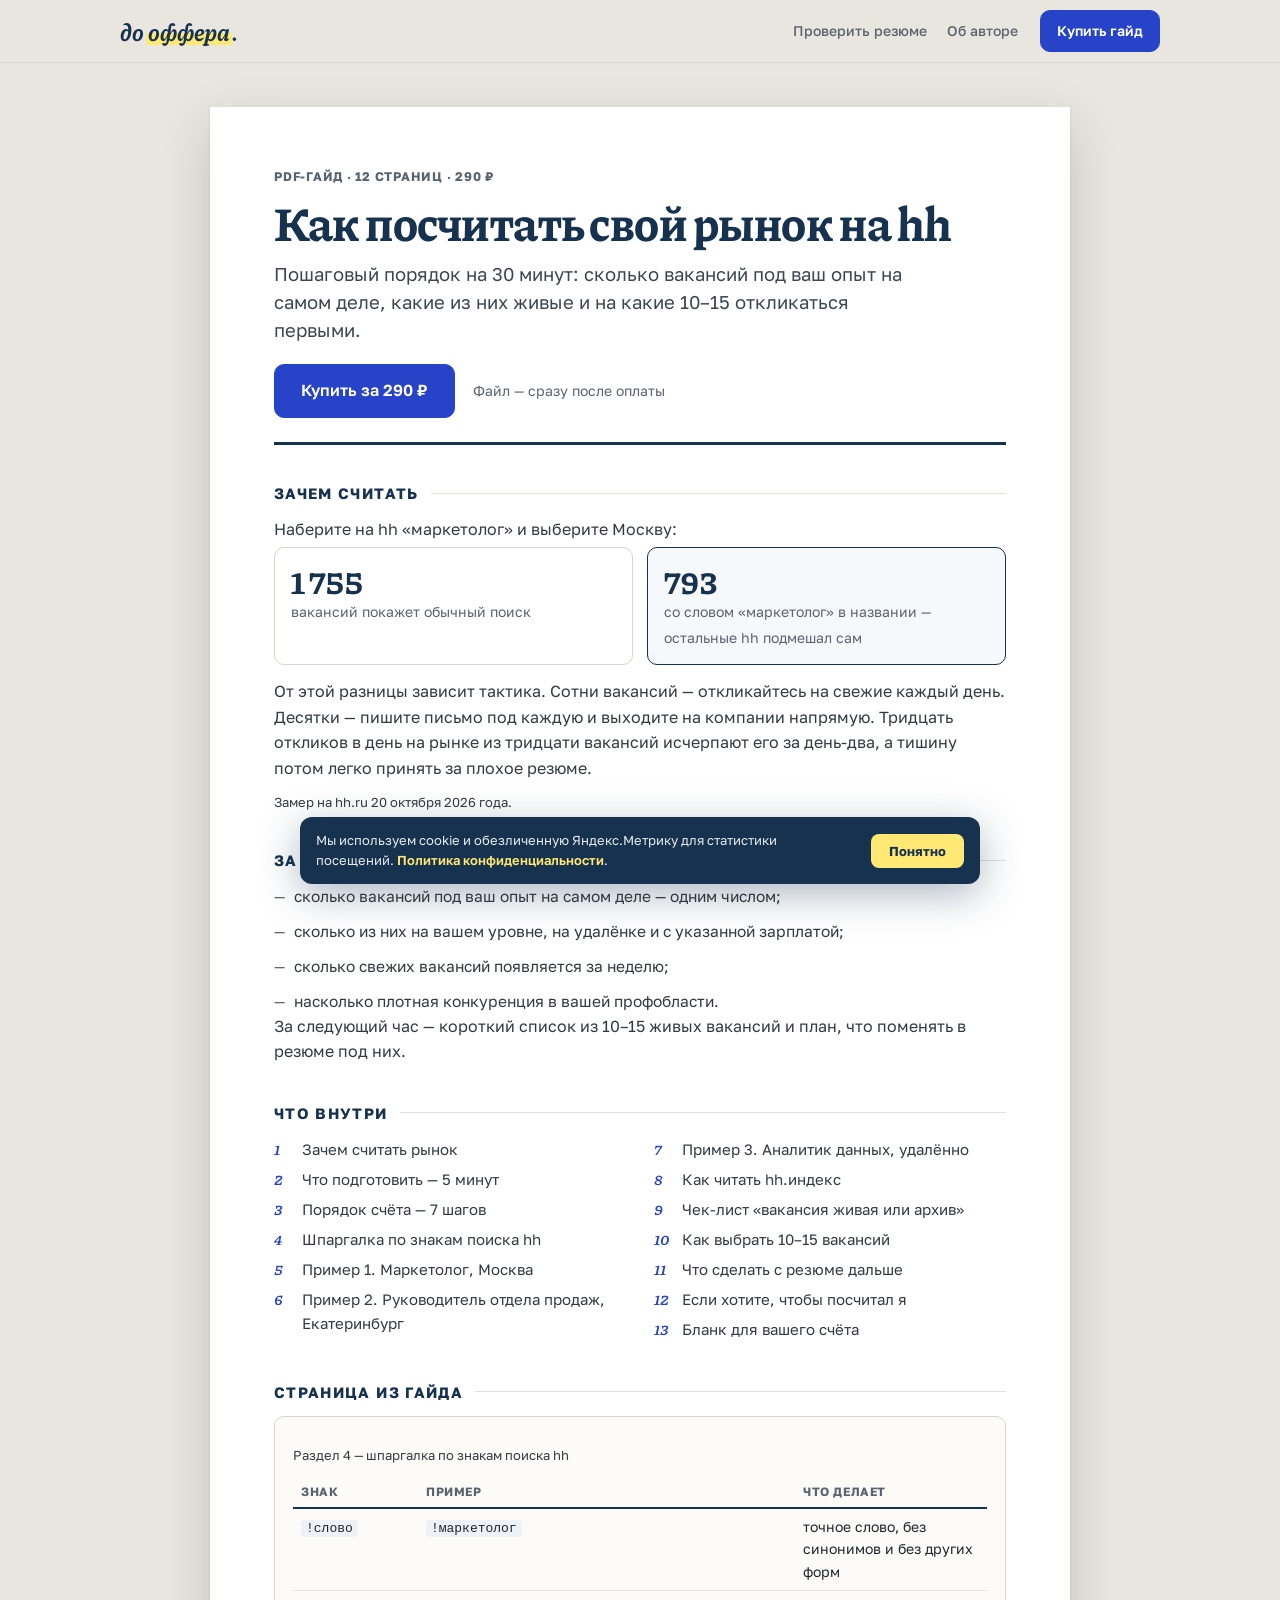
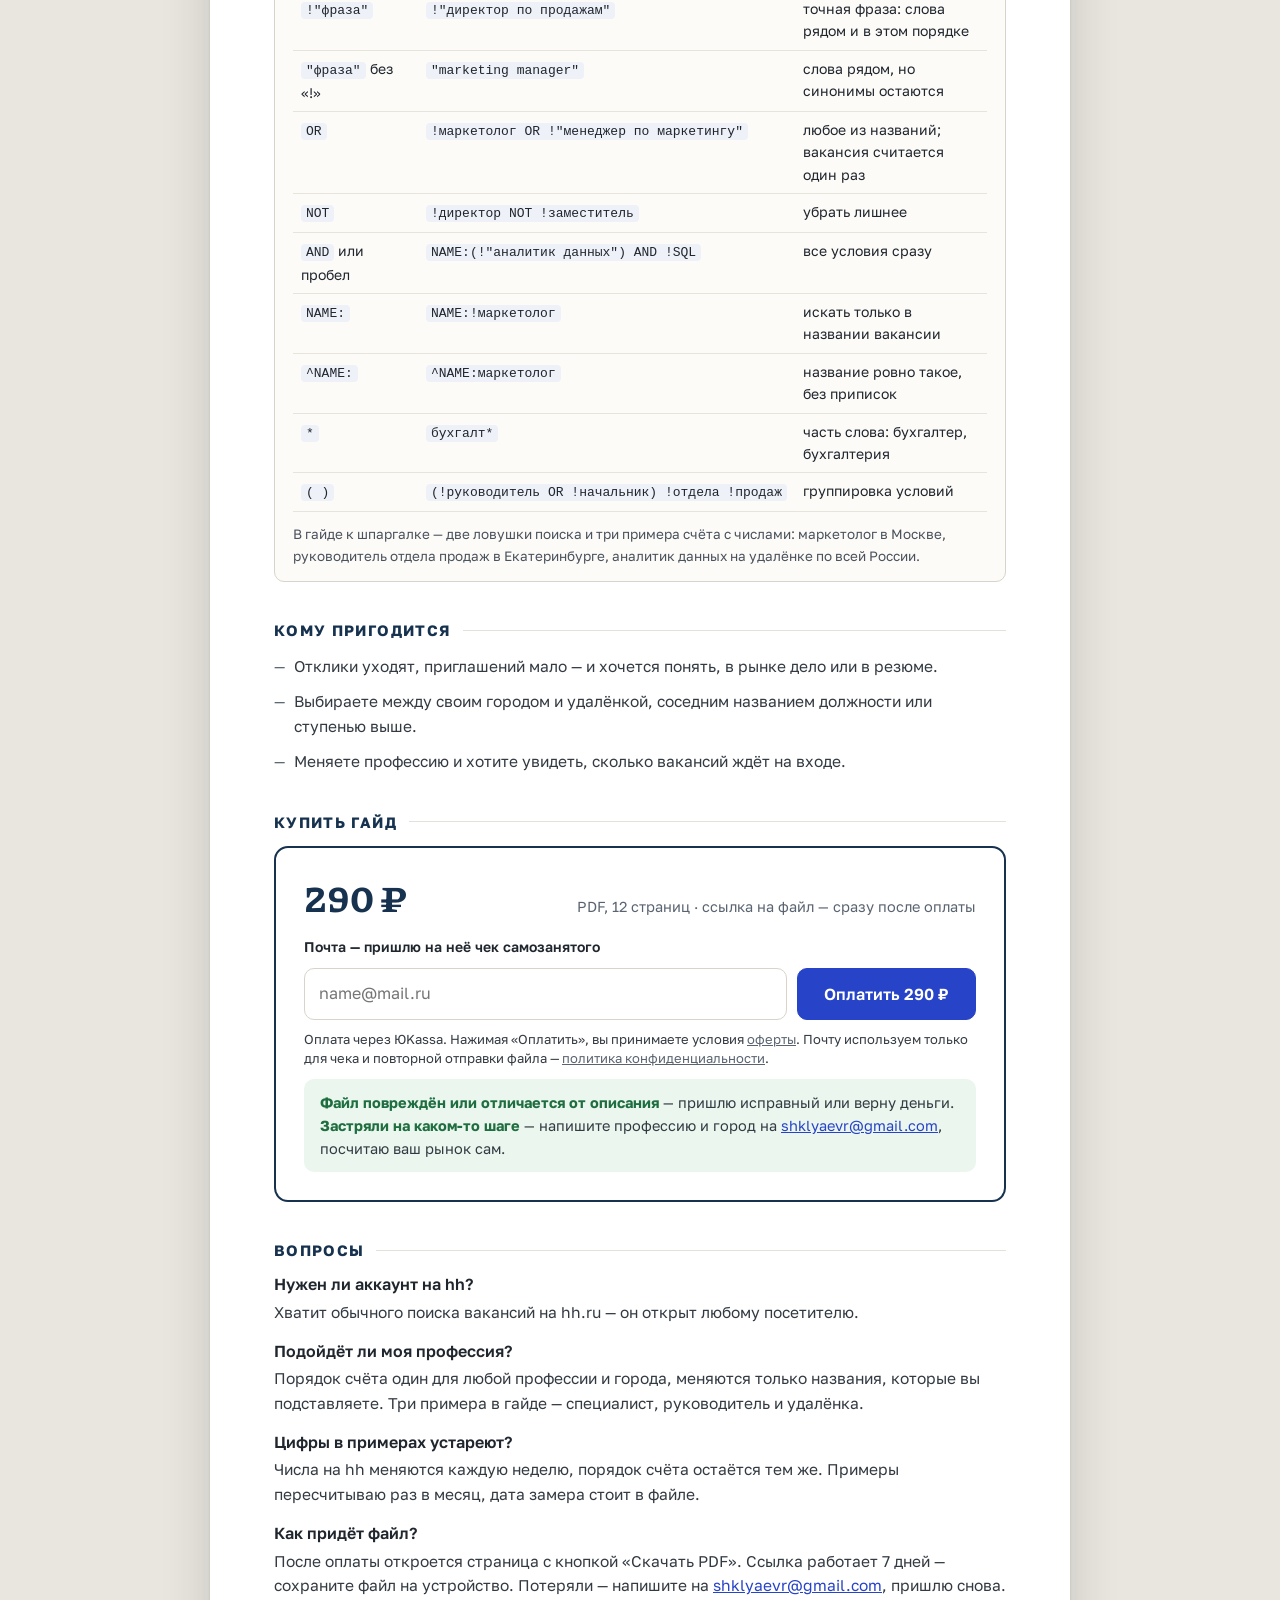
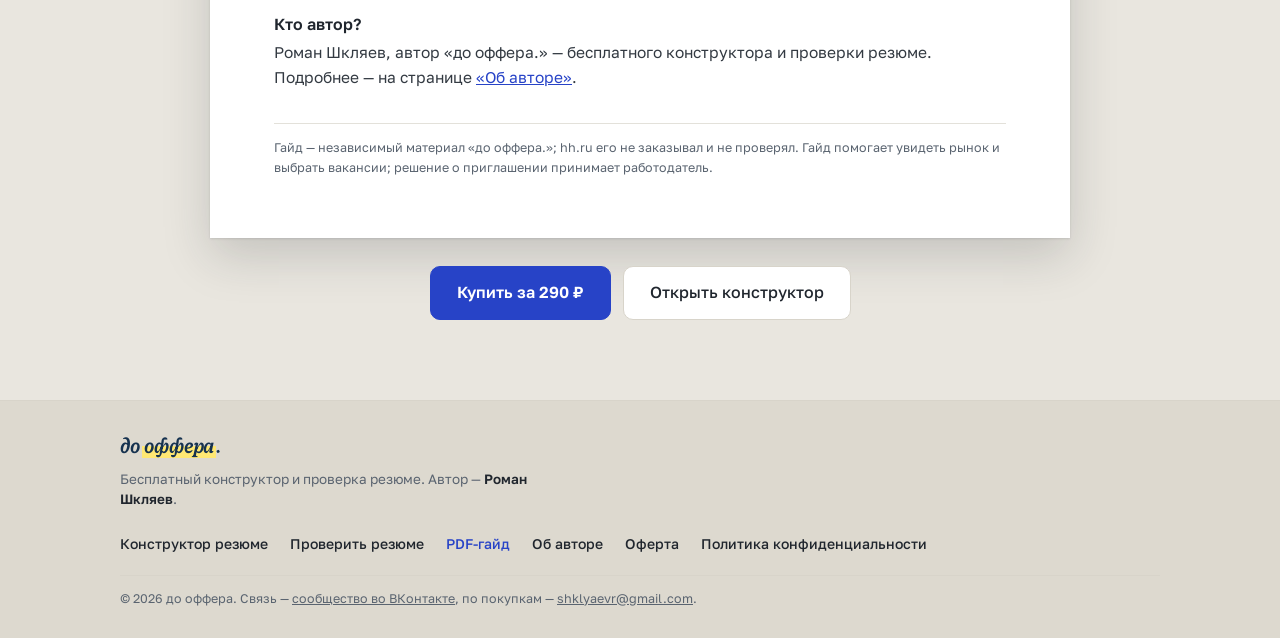
==== gayd/index.html @ 6c4ec887 "PDF-гайд 290 ₽: страницы /gayd/, /gayd/spasibo/, оферта, раздел о покупке в политике Страница гайда " ====
<!DOCTYPE html>
<html lang="ru">
<head>
<meta charset="UTF-8">
<meta name="viewport" content="width=device-width, initial-scale=1.0">
<title>Как посчитать свой рынок на hh — PDF-гайд за 290 ₽ | до оффера.</title>
<meta name="description" content="Пошаговый порядок на 30 минут: сколько вакансий под ваш опыт на самом деле, какие из них живые и на какие 10–15 откликаться первыми. PDF, 12 страниц, 290 ₽.">
<link rel="canonical" href="https://do-offera.ru/gayd/">
<link rel="icon" href="data:image/svg+xml,%3Csvg xmlns='http://www.w3.org/2000/svg' viewBox='0 0 64 64'%3E%3Crect width='64' height='64' rx='14' fill='%23FFE873'/%3E%3Ctext x='32' y='46' font-family='Georgia,serif' font-style='italic' font-weight='700' font-size='38' text-anchor='middle' fill='%2320262E'%3Eд.%3C/text%3E%3C/svg%3E">
<meta name="theme-color" content="#E9E6DF">
<meta property="og:title" content="Как посчитать свой рынок на hh — PDF-гайд">
<meta property="og:description" content="Сколько вакансий под ваш опыт на самом деле и на какие 10–15 откликаться первыми. 12 страниц, 290 ₽.">
<meta property="og:type" content="product">
<meta property="og:url" content="https://do-offera.ru/gayd/">
<meta property="og:image" content="https://do-offera.ru/og-image.png">
<meta property="og:image:width" content="1590">
<meta property="og:image:height" content="400">
<meta property="og:image:alt" content="до оффера. — конструктор резюме">
<meta name="twitter:card" content="summary_large_image">
<link rel="stylesheet" href="../fonts/fonts.css">
<style>
:root{
  --desk:#E9E6DF;
  --desk-deep:#DDD9CF;
  --paper:#FFFFFF;
  --ink:#20262E;
  --ink-soft:#5A6470;
  --navy:#16324F;
  --marker:#FFE873;
  --pen:#2743C7;
  --pen-deep:#1E33A0;
  --line:#D8D4CA;
  --ok-bg:#EAF6EE;
  --ok-ink:#1F6E3F;
  --radius:10px;
}
*{box-sizing:border-box;margin:0;padding:0}
html{scroll-behavior:smooth}
@media (prefers-reduced-motion:reduce){
  html{scroll-behavior:auto}
  *,*::before,*::after{animation:none!important;transition:none!important}
}
body{
  font-family:"Golos Text",system-ui,-apple-system,"Segoe UI",sans-serif;
  background:
    radial-gradient(1100px 480px at 80% -8%,rgba(255,255,255,.55),transparent 60%),
    var(--desk);
  color:var(--ink);font-size:16px;line-height:1.6;
  -webkit-font-smoothing:antialiased;
}
a{color:var(--pen)}
:focus-visible{outline:3px solid var(--pen);outline-offset:2px;border-radius:4px}

/* ---------- Шапка ---------- */
.topbar{
  position:sticky;top:0;z-index:50;
  background:rgba(233,230,223,.92);backdrop-filter:blur(8px);
  border-bottom:1px solid var(--line);
}
.topbar-in{max-width:1080px;margin:0 auto;padding:10px 20px;display:flex;align-items:center;gap:22px}
.wordmark{
  font-family:"Piazzolla",Georgia,serif;font-style:italic;font-weight:700;
  font-size:24px;color:var(--navy);letter-spacing:-.01em;white-space:nowrap;text-decoration:none;
  margin-right:auto;
}
.wordmark em{
  font-style:italic;
  background:linear-gradient(transparent 55%,var(--marker) 55%,var(--marker) 92%,transparent 92%);
  padding:0 2px;
}
.topnav{display:flex;gap:20px}
.topnav a{font-size:14px;font-weight:500;color:var(--ink-soft);text-decoration:none}
.topnav a:hover{color:var(--ink)}
.btn{
  display:inline-flex;align-items:center;justify-content:center;gap:8px;
  border:1px solid var(--line);background:var(--paper);color:var(--ink);
  border-radius:var(--radius);padding:9px 16px;font-size:14px;font-weight:500;font-family:inherit;
  text-decoration:none;white-space:nowrap;cursor:pointer;
  transition:border-color .15s,background .15s,transform .1s;
}
.btn:hover{border-color:var(--ink-soft)}
.btn:active{transform:translateY(1px)}
.btn-primary{background:var(--pen);border-color:var(--pen);color:#fff;font-weight:600}
.btn-primary:hover{background:var(--pen-deep);border-color:var(--pen-deep)}
.btn-lg{font-size:16px;padding:13px 26px}
@media (max-width:720px){
  .topnav{display:none}
  .wordmark{font-size:22px}
}

/* ---------- Лист ---------- */
.wrap{max-width:1080px;margin:0 auto;padding:0 20px}
.sheet{
  max-width:860px;margin:44px auto 0;background:var(--paper);
  box-shadow:0 1px 2px rgba(32,38,46,.12),0 18px 45px rgba(32,38,46,.18);
  padding:clamp(26px,6vw,60px) clamp(20px,6vw,64px) clamp(30px,6vw,60px);
}
.kicker{font-size:12.5px;font-weight:700;letter-spacing:.06em;text-transform:uppercase;color:var(--ink-soft)}
.hero{border-bottom:3px solid var(--navy);padding-bottom:24px;margin-top:10px}
.hero h1{
  font-family:"Piazzolla",Georgia,serif;font-weight:700;color:var(--navy);
  font-size:clamp(34px,6vw,48px);line-height:1.08;letter-spacing:-.01em;
}
.lead{font-size:18.5px;line-height:1.5;color:#3d4650;margin-top:12px;max-width:640px}
.hero-cta{display:flex;flex-wrap:wrap;align-items:center;gap:12px 18px;margin-top:20px}
.hero-cta .meta{font-size:14px;color:var(--ink-soft)}

.sec{margin-top:36px}
.sec > h2{
  font-size:15px;font-weight:700;color:var(--navy);
  text-transform:uppercase;letter-spacing:.09em;
  display:flex;align-items:center;gap:12px;margin-bottom:12px;
}
.sec > h2::after{content:"";flex:1;height:1px;background:#E3E1DA}
.sec p{color:#333a42;margin-top:10px}
.sec > p:first-of-type{margin-top:0}
.src{font-size:13px;color:var(--ink-soft)}

/* Пример с двумя числами */
.nums{display:grid;grid-template-columns:repeat(2,minmax(0,1fr));gap:14px;margin:4px 0 14px}
.num-card{border:1px solid var(--line);border-radius:var(--radius);padding:14px 16px}
.num-card b{display:block;font-family:"Piazzolla",Georgia,serif;font-size:34px;line-height:1.1;color:var(--navy)}
.num-card span{font-size:14px;color:var(--ink-soft)}
.num-card.hl{border-color:var(--navy);background:#F6F8FB}

.rules{list-style:none;display:grid;gap:10px}
.rules li{position:relative;padding-left:20px;color:#333a42;font-size:15.5px}
.rules li::before{content:"—";position:absolute;left:0;color:var(--ink-soft)}

.toc{list-style:none;columns:2;column-gap:28px;font-size:15px;color:#333a42}
.toc li{break-inside:avoid;margin-bottom:6px;padding-left:28px;text-indent:-28px}
.toc b{display:inline-block;width:28px;text-indent:0;color:var(--pen);font-family:"Piazzolla",Georgia,serif;font-style:italic}

/* Страница из гайда */
.page{border:1px solid var(--line);border-radius:var(--radius);padding:18px 18px 14px;background:#FCFBF8}
.page-cap{font-size:13px;color:var(--ink-soft);margin-bottom:10px}
.tbl{width:100%;border-collapse:collapse;font-size:14px}
.tbl th{text-align:left;font-size:12px;text-transform:uppercase;letter-spacing:.05em;color:var(--ink-soft);font-weight:700;padding:6px 8px;border-bottom:2px solid var(--navy)}
.tbl td{padding:7px 8px;border-bottom:1px solid #E7E4DC;vertical-align:top}
.tbl code{font-family:Consolas,"Courier New",monospace;font-size:13px;background:#EEF1F8;border-radius:4px;padding:1px 5px;white-space:nowrap}
.page .note{font-size:13.5px;color:#4a525c;margin-top:12px}
@media (max-width:560px){
  .tbl thead{display:none}
  .tbl tr{display:block;padding:8px 0;border-bottom:1px solid #E7E4DC}
  .tbl td{display:block;border:none;padding:2px 0}
  .tbl td:first-child{font-weight:600}
  .tbl code{white-space:normal}
}

/* Покупка */
.buy{border:2px solid var(--navy);border-radius:14px;padding:clamp(18px,4vw,28px);margin-top:12px}
.buy-top{display:flex;align-items:baseline;justify-content:space-between;flex-wrap:wrap;gap:6px 16px}
.price{font-family:"Piazzolla",Georgia,serif;font-weight:700;font-size:40px;color:var(--navy);line-height:1}
.buy-what{font-size:14.5px;color:var(--ink-soft)}
.buy form{display:flex;flex-wrap:wrap;gap:10px;margin-top:18px}
.buy label{flex-basis:100%;font-size:14px;font-weight:600}
.buy input{
  flex:1 1 260px;min-width:0;font:inherit;font-size:16px;padding:12px 14px;
  border:1px solid var(--line);border-radius:var(--radius);background:#fff;color:var(--ink);
}
.buy input:focus{border-color:var(--pen);outline:none;box-shadow:0 0 0 3px rgba(39,67,199,.15)}
.buy .btn-lg{flex:0 0 auto}
.fine{font-size:13px;color:var(--ink-soft);margin-top:12px;line-height:1.5}
.fine a{color:var(--ink-soft)}
.promise{background:var(--ok-bg);border-radius:var(--radius);padding:12px 16px;margin-top:16px;font-size:14.5px;color:#24452f}
.promise b{color:var(--ok-ink)}

.faq{display:grid;gap:16px}
.faq h3{font-size:16px;font-weight:600;line-height:1.35}
.faq p{font-size:15.5px;margin-top:4px}

.disclaimer{font-size:12.5px;color:var(--ink-soft);margin-top:34px;border-top:1px solid #E3E1DA;padding-top:14px}

.after{max-width:860px;margin:28px auto 80px;display:flex;justify-content:center;gap:12px;flex-wrap:wrap}

/* ---------- Подвал (общий для всех страниц) ---------- */
.sf{border-top:1px solid var(--line);background:var(--desk-deep)}
.sf-in{max-width:1080px;margin:0 auto;padding:28px 20px 30px;display:flex;flex-wrap:wrap;gap:18px 48px;align-items:flex-start;justify-content:space-between}
.sf-brand{max-width:440px}
.sf-mark{font-family:"Piazzolla",Georgia,serif;font-style:italic;font-weight:700;font-size:21px;color:var(--navy);text-decoration:none;letter-spacing:-.01em}
.sf-mark em{font-style:italic;background:linear-gradient(transparent 55%,var(--marker) 55%,var(--marker) 92%,transparent 92%);padding:0 2px}
.sf-brand p{font-size:13.5px;line-height:1.5;color:var(--ink-soft);margin-top:6px}
.sf-brand p a{color:var(--ink);font-weight:600;text-decoration:none}
.sf-nav ul{list-style:none;display:flex;flex-wrap:wrap;gap:8px 22px;padding-top:4px}
.sf-nav a{font-size:14px;font-weight:500;color:var(--ink);text-decoration:none}
.sf a:hover{text-decoration:underline}
.sf-nav a[aria-current="page"]{color:var(--pen)}
.sf-note{flex-basis:100%;font-size:12.5px;line-height:1.5;color:var(--ink-soft);border-top:1px solid var(--line);padding-top:14px}
.sf-note a{color:var(--ink-soft)}

/* ---------- Cookie-уведомление ---------- */
.cookie-bar{
  position:fixed;left:50%;bottom:16px;transform:translateX(-50%);
  z-index:70;width:min(680px,calc(100% - 24px));
  background:var(--navy);color:#fff;border-radius:12px;
  box-shadow:0 10px 40px rgba(22,50,79,.35);
  padding:14px 16px;display:flex;gap:14px;align-items:center;flex-wrap:wrap;
}
.cookie-bar p{font-size:13px;line-height:1.5;color:rgba(255,255,255,.9);flex:1;min-width:220px}
.cookie-bar a{color:var(--marker);font-weight:600;text-decoration:none}
.cookie-bar a:hover{text-decoration:underline}
.cookie-bar button{
  border:none;background:var(--marker);color:var(--navy);font-weight:700;font-family:inherit;cursor:pointer;
  font-size:13px;padding:9px 18px;border-radius:8px;white-space:nowrap;
}
.cookie-bar[hidden]{display:none}
@media (max-width:420px){
  .cookie-bar{padding:10px 12px;gap:10px;flex-wrap:nowrap}
  .cookie-bar p{font-size:12px;min-width:0}
  .cookie-bar button{padding:8px 12px}
}

@media (max-width:560px){
  .wrap{padding:0 12px}
  .sheet{margin-top:20px}
  .nums{grid-template-columns:1fr}
  .toc{columns:1}
  .buy .btn-lg{flex:1 1 100%}
}
</style>
<!-- Yandex.Metrika counter -->
<script type="text/javascript">
   (function(m,e,t,r,i,k,a){
       m[i]=m[i]||function(){(m[i].a=m[i].a||[]).push(arguments)};
       m[i].l=1*new Date();
       for (var j = 0; j < document.scripts.length; j++) {if (document.scripts[j].src === r) { return; }}
       k=e.createElement(t),a=e.getElementsByTagName(t)[0],k.async=1,k.src=r,a.parentNode.insertBefore(k,a)
   })(window, document, "script", "https://mc.yandex.ru/metrika/tag.js?id=110415141", "ym");

   /* webvisor ОТКЛЮЧЁН намеренно — как на остальных страницах: здесь он записал бы почту в форме покупки. */
   ym(110415141, "init", {
        ssr:true,
        webvisor:false,
        clickmap:true,
        accurateTrackBounce:true,
        trackLinks:true
   });
</script>
<noscript><div><img src="https://mc.yandex.ru/watch/110415141" style="position:absolute; left:-9999px;" alt="" /></div></noscript>
<!-- /Yandex.Metrika counter -->
<script type="application/ld+json">
{
  "@context": "https://schema.org",
  "@type": "Product",
  "name": "Как посчитать свой рынок на hh — PDF-гайд",
  "description": "Пошаговый порядок на 30 минут: сколько вакансий под ваш опыт на самом деле, какие из них живые и на какие 10–15 откликаться первыми.",
  "url": "https://do-offera.ru/gayd/",
  "brand": {"@type": "Brand", "name": "до оффера."},
  "author": {"@id": "https://do-offera.ru/ob-avtore/#person"},
  "offers": {
    "@type": "Offer",
    "price": "290",
    "priceCurrency": "RUB",
    "availability": "https://schema.org/InStock",
    "url": "https://do-offera.ru/gayd/"
  }
}
</script>
</head>
<body>

<header class="topbar">
  <div class="topbar-in">
    <a class="wordmark" href="../">до <em>оффера</em>.</a>
    <nav class="topnav" aria-label="Разделы">
      <a href="../proverit-rezyume/">Проверить резюме</a>
      <a href="../ob-avtore/">Об авторе</a>
    </nav>
    <a class="btn btn-primary" href="#kupit">Купить гайд</a>
  </div>
</header>

<main class="wrap">
  <article class="sheet">
    <p class="kicker">PDF-гайд · 12 страниц · 290 ₽</p>
    <header class="hero">
      <h1>Как посчитать свой рынок на hh</h1>
      <p class="lead">Пошаговый порядок на 30 минут: сколько вакансий под ваш опыт на самом деле, какие из них живые и на какие 10–15 откликаться первыми.</p>
      <div class="hero-cta">
        <a class="btn btn-primary btn-lg" href="#kupit">Купить за 290 ₽</a>
        <span class="meta">Файл — сразу после оплаты</span>
      </div>
    </header>

    <section class="sec">
      <h2>Зачем считать</h2>
      <p>Наберите на hh «маркетолог» и выберите Москву:</p>
      <div class="nums">
        <div class="num-card"><b>1 755</b><span>вакансий покажет обычный поиск</span></div>
        <div class="num-card hl"><b>793</b><span>со словом «маркетолог» в названии — остальные hh подмешал сам</span></div>
      </div>
      <p>От этой разницы зависит тактика. Сотни вакансий — откликайтесь на свежие каждый день. Десятки — пишите письмо под каждую и выходите на компании напрямую. Тридцать откликов в день на рынке из тридцати вакансий исчерпают его за день-два, а тишину потом легко принять за плохое резюме.</p>
      <p class="src">Замер на hh.ru 20 октября 2026 года.</p>
    </section>

    <section class="sec">
      <h2>За 30 минут у вас будет</h2>
      <ul class="rules">
        <li>сколько вакансий под ваш опыт на самом деле — одним числом;</li>
        <li>сколько из них на вашем уровне, на удалёнке и с указанной зарплатой;</li>
        <li>сколько свежих вакансий появляется за неделю;</li>
        <li>насколько плотная конкуренция в вашей профобласти.</li>
      </ul>
      <p>За следующий час — короткий список из 10–15 живых вакансий и план, что поменять в резюме под них.</p>
    </section>

    <section class="sec">
      <h2>Что внутри</h2>
      <ol class="toc">
        <li><b>1</b>Зачем считать рынок</li>
        <li><b>2</b>Что подготовить — 5 минут</li>
        <li><b>3</b>Порядок счёта — 7 шагов</li>
        <li><b>4</b>Шпаргалка по знакам поиска hh</li>
        <li><b>5</b>Пример 1. Маркетолог, Москва</li>
        <li><b>6</b>Пример 2. Руководитель отдела продаж, Екатеринбург</li>
        <li><b>7</b>Пример 3. Аналитик данных, удалённо</li>
        <li><b>8</b>Как читать hh.индекс</li>
        <li><b>9</b>Чек-лист «вакансия живая или архив»</li>
        <li><b>10</b>Как выбрать 10–15 вакансий</li>
        <li><b>11</b>Что сделать с резюме дальше</li>
        <li><b>12</b>Если хотите, чтобы посчитал я</li>
        <li><b>13</b>Бланк для вашего счёта</li>
      </ol>
    </section>

    <section class="sec">
      <h2>Страница из гайда</h2>
      <div class="page">
        <p class="page-cap">Раздел 4 — шпаргалка по знакам поиска hh</p>
        <table class="tbl">
          <thead><tr><th style="width:18%">Знак</th><th style="width:42%">Пример</th><th>Что делает</th></tr></thead>
          <tbody>
            <tr><td><code>!слово</code></td><td><code>!маркетолог</code></td><td>точное слово, без синонимов и без других форм</td></tr>
            <tr><td><code>!"фраза"</code></td><td><code>!"директор по продажам"</code></td><td>точная фраза: слова рядом и в этом порядке</td></tr>
            <tr><td><code>"фраза"</code> без «!»</td><td><code>"marketing manager"</code></td><td>слова рядом, но синонимы остаются</td></tr>
            <tr><td><code>OR</code></td><td><code>!маркетолог OR !"менеджер по маркетингу"</code></td><td>любое из названий; вакансия считается один раз</td></tr>
            <tr><td><code>NOT</code></td><td><code>!директор NOT !заместитель</code></td><td>убрать лишнее</td></tr>
            <tr><td><code>AND</code> или пробел</td><td><code>NAME:(!"аналитик данных") AND !SQL</code></td><td>все условия сразу</td></tr>
            <tr><td><code>NAME:</code></td><td><code>NAME:!маркетолог</code></td><td>искать только в названии вакансии</td></tr>
            <tr><td><code>^NAME:</code></td><td><code>^NAME:маркетолог</code></td><td>название ровно такое, без приписок</td></tr>
            <tr><td><code>*</code></td><td><code>бухгалт*</code></td><td>часть слова: бухгалтер, бухгалтерия</td></tr>
            <tr><td><code>( )</code></td><td><code>(!руководитель OR !начальник) !отдела !продаж</code></td><td>группировка условий</td></tr>
          </tbody>
        </table>
        <p class="note">В гайде к шпаргалке — две ловушки поиска и три примера счёта с числами: маркетолог в Москве, руководитель отдела продаж в Екатеринбурге, аналитик данных на удалёнке по всей России.</p>
      </div>
    </section>

    <section class="sec">
      <h2>Кому пригодится</h2>
      <ul class="rules">
        <li>Отклики уходят, приглашений мало — и хочется понять, в рынке дело или в резюме.</li>
        <li>Выбираете между своим городом и удалёнкой, соседним названием должности или ступенью выше.</li>
        <li>Меняете профессию и хотите увидеть, сколько вакансий ждёт на входе.</li>
      </ul>
    </section>

    <section class="sec" id="kupit">
      <h2>Купить гайд</h2>
      <div class="buy">
        <div class="buy-top">
          <span class="price">290 ₽</span>
          <span class="buy-what">PDF, 12 страниц · ссылка на файл — сразу после оплаты</span>
        </div>
        <form method="post" action="https://functions.yandexcloud.net/d4ef0r0bam5vrkfl5oqp?a=buy" id="buyForm">
          <label for="email">Почта — пришлю на неё чек самозанятого</label>
          <input type="email" id="email" name="email" required maxlength="254" autocomplete="email" inputmode="email" placeholder="name@mail.ru">
          <button class="btn btn-primary btn-lg" type="submit" id="buyBtn">Оплатить 290 ₽</button>
        </form>
        <p class="fine">Оплата через ЮKassa. Нажимая «Оплатить», вы принимаете условия <a href="../oferta/">оферты</a>. Почту используем только для чека и повторной отправки файла — <a href="../privacy.html">политика конфиденциальности</a>.</p>
        <p class="promise"><b>Файл повреждён или отличается от описания</b> — пришлю исправный или верну деньги. <b>Застряли на каком-то шаге</b> — напишите профессию и город на <a href="mailto:shklyaevr@gmail.com">shklyaevr@gmail.com</a>, посчитаю ваш рынок сам.</p>
      </div>
    </section>

    <section class="sec">
      <h2>Вопросы</h2>
      <div class="faq">
        <div>
          <h3>Нужен ли аккаунт на hh?</h3>
          <p>Хватит обычного поиска вакансий на hh.ru — он открыт любому посетителю.</p>
        </div>
        <div>
          <h3>Подойдёт ли моя профессия?</h3>
          <p>Порядок счёта один для любой профессии и города, меняются только названия, которые вы подставляете. Три примера в гайде — специалист, руководитель и удалёнка.</p>
        </div>
        <div>
          <h3>Цифры в примерах устареют?</h3>
          <p>Числа на hh меняются каждую неделю, порядок счёта остаётся тем же. Примеры пересчитываю раз в месяц, дата замера стоит в файле.</p>
        </div>
        <div>
          <h3>Как придёт файл?</h3>
          <p>После оплаты откроется страница с кнопкой «Скачать PDF». Ссылка работает 7 дней — сохраните файл на устройство. Потеряли — напишите на <a href="mailto:shklyaevr@gmail.com">shklyaevr@gmail.com</a>, пришлю снова.</p>
        </div>
        <div>
          <h3>Кто автор?</h3>
          <p>Роман Шкляев, автор «до оффера.» — бесплатного конструктора и проверки резюме. Подробнее — на странице <a href="../ob-avtore/">«Об авторе»</a>.</p>
        </div>
      </div>
    </section>

    <p class="disclaimer">Гайд — независимый материал «до оффера.»; hh.ru его не заказывал и не проверял. Гайд помогает увидеть рынок и выбрать вакансии; решение о приглашении принимает работодатель.</p>
  </article>

  <div class="after">
    <a class="btn btn-primary btn-lg" href="#kupit">Купить за 290 ₽</a>
    <a class="btn btn-lg" href="../">Открыть конструктор</a>
  </div>
</main>

<footer class="sf">
  <div class="sf-in">
    <div class="sf-brand">
      <a class="sf-mark" href="../">до <em>оффера</em>.</a>
      <p>Бесплатный конструктор и проверка резюме. Автор — <a href="../ob-avtore/">Роман Шкляев</a>.</p>
    </div>
    <nav class="sf-nav" aria-label="Страницы сайта">
      <ul>
        <li><a href="../">Конструктор резюме</a></li>
        <li><a href="../proverit-rezyume/">Проверить резюме</a></li>
        <li><a href="../gayd/" aria-current="page">PDF-гайд</a></li>
        <li><a href="../ob-avtore/">Об авторе</a></li>
        <li><a href="../oferta/">Оферта</a></li>
        <li><a href="../privacy.html">Политика конфиденциальности</a></li>
      </ul>
    </nav>
    <p class="sf-note">© 2026 до оффера. Связь — <a href="https://vk.com/dooffera" target="_blank" rel="noopener noreferrer">сообщество во ВКонтакте</a>, по покупкам — <a href="mailto:shklyaevr@gmail.com">shklyaevr@gmail.com</a>.</p>
  </div>
</footer>

<div class="cookie-bar" id="cookieBar" hidden>
  <p>Мы используем cookie и обезличенную Яндекс.Метрику для статистики посещений. <a href="../privacy.html">Политика конфиденциальности</a>.</p>
  <button type="button" id="cookieOk">Понятно</button>
</div>

<script>
/* Cookie-уведомление: тот же ключ, что в конструкторе, — нажали «Понятно» на одной странице, на других не покажем */
(function(){
  var KEY = "cookie_ack_v1";
  var bar = document.getElementById("cookieBar");
  try{ if(localStorage.getItem(KEY)) return; }catch(e){}
  bar.hidden = false;
  document.getElementById("cookieOk").addEventListener("click", function(){
    bar.hidden = true;
    try{ localStorage.setItem(KEY, "1"); }catch(e){}
  });
})();

/* Касса отвечает не мгновенно — блокируем повторное нажатие, чтобы не создать два платежа */
document.getElementById("buyForm").addEventListener("submit", function(){
  var b = document.getElementById("buyBtn");
  b.disabled = true;
  b.textContent = "Переходим к оплате…";
  try{ ym(110415141, "reachGoal", "gayd_buy"); }catch(e){}
});
/* Вернулись «Назад» со страницы оплаты — кнопка снова рабочая */
window.addEventListener("pageshow", function(){
  var b = document.getElementById("buyBtn");
  b.disabled = false;
  b.textContent = "Оплатить 290 ₽";
});
</script>
</body>
</html>
---- fonts/fonts.css ----
/* cyrillic-ext */
@font-face {
  font-family: 'Golos Text';
  font-style: normal;
  font-weight: 400;
  font-display: swap;
  src: url(f2.woff2) format('woff2');
  unicode-range: U+0460-052F, U+1C80-1C8A, U+20B4, U+2DE0-2DFF, U+A640-A69F, U+FE2E-FE2F;
}
/* cyrillic */
@font-face {
  font-family: 'Golos Text';
  font-style: normal;
  font-weight: 400;
  font-display: swap;
  src: url(f4.woff2) format('woff2');
  unicode-range: U+0301, U+0400-045F, U+0490-0491, U+04B0-04B1, U+2116;
}
/* latin-ext */
@font-face {
  font-family: 'Golos Text';
  font-style: normal;
  font-weight: 400;
  font-display: swap;
  src: url(f1.woff2) format('woff2');
  unicode-range: U+0100-02BA, U+02BD-02C5, U+02C7-02CC, U+02CE-02D7, U+02DD-02FF, U+0304, U+0308, U+0329, U+1D00-1DBF, U+1E00-1E9F, U+1EF2-1EFF, U+2020, U+20A0-20AB, U+20AD-20C0, U+2113, U+2C60-2C7F, U+A720-A7FF;
}
/* latin */
@font-face {
  font-family: 'Golos Text';
  font-style: normal;
  font-weight: 400;
  font-display: swap;
  src: url(f3.woff2) format('woff2');
  unicode-range: U+0000-00FF, U+0131, U+0152-0153, U+02BB-02BC, U+02C6, U+02DA, U+02DC, U+0304, U+0308, U+0329, U+2000-206F, U+20AC, U+2122, U+2191, U+2193, U+2212, U+2215, U+FEFF, U+FFFD;
}
/* cyrillic-ext */
@font-face {
  font-family: 'Golos Text';
  font-style: normal;
  font-weight: 500;
  font-display: swap;
  src: url(f2.woff2) format('woff2');
  unicode-range: U+0460-052F, U+1C80-1C8A, U+20B4, U+2DE0-2DFF, U+A640-A69F, U+FE2E-FE2F;
}
/* cyrillic */
@font-face {
  font-family: 'Golos Text';
  font-style: normal;
  font-weight: 500;
  font-display: swap;
  src: url(f4.woff2) format('woff2');
  unicode-range: U+0301, U+0400-045F, U+0490-0491, U+04B0-04B1, U+2116;
}
/* latin-ext */
@font-face {
  font-family: 'Golos Text';
  font-style: normal;
  font-weight: 500;
  font-display: swap;
  src: url(f1.woff2) format('woff2');
  unicode-range: U+0100-02BA, U+02BD-02C5, U+02C7-02CC, U+02CE-02D7, U+02DD-02FF, U+0304, U+0308, U+0329, U+1D00-1DBF, U+1E00-1E9F, U+1EF2-1EFF, U+2020, U+20A0-20AB, U+20AD-20C0, U+2113, U+2C60-2C7F, U+A720-A7FF;
}
/* latin */
@font-face {
  font-family: 'Golos Text';
  font-style: normal;
  font-weight: 500;
  font-display: swap;
  src: url(f3.woff2) format('woff2');
  unicode-range: U+0000-00FF, U+0131, U+0152-0153, U+02BB-02BC, U+02C6, U+02DA, U+02DC, U+0304, U+0308, U+0329, U+2000-206F, U+20AC, U+2122, U+2191, U+2193, U+2212, U+2215, U+FEFF, U+FFFD;
}
/* cyrillic-ext */
@font-face {
  font-family: 'Golos Text';
  font-style: normal;
  font-weight: 600;
  font-display: swap;
  src: url(f2.woff2) format('woff2');
  unicode-range: U+0460-052F, U+1C80-1C8A, U+20B4, U+2DE0-2DFF, U+A640-A69F, U+FE2E-FE2F;
}
/* cyrillic */
@font-face {
  font-family: 'Golos Text';
  font-style: normal;
  font-weight: 600;
  font-display: swap;
  src: url(f4.woff2) format('woff2');
  unicode-range: U+0301, U+0400-045F, U+0490-0491, U+04B0-04B1, U+2116;
}
/* latin-ext */
@font-face {
  font-family: 'Golos Text';
  font-style: normal;
  font-weight: 600;
  font-display: swap;
  src: url(f1.woff2) format('woff2');
  unicode-range: U+0100-02BA, U+02BD-02C5, U+02C7-02CC, U+02CE-02D7, U+02DD-02FF, U+0304, U+0308, U+0329, U+1D00-1DBF, U+1E00-1E9F, U+1EF2-1EFF, U+2020, U+20A0-20AB, U+20AD-20C0, U+2113, U+2C60-2C7F, U+A720-A7FF;
}
/* latin */
@font-face {
  font-family: 'Golos Text';
  font-style: normal;
  font-weight: 600;
  font-display: swap;
  src: url(f3.woff2) format('woff2');
  unicode-range: U+0000-00FF, U+0131, U+0152-0153, U+02BB-02BC, U+02C6, U+02DA, U+02DC, U+0304, U+0308, U+0329, U+2000-206F, U+20AC, U+2122, U+2191, U+2193, U+2212, U+2215, U+FEFF, U+FFFD;
}
/* cyrillic-ext */
@font-face {
  font-family: 'Golos Text';
  font-style: normal;
  font-weight: 700;
  font-display: swap;
  src: url(f2.woff2) format('woff2');
  unicode-range: U+0460-052F, U+1C80-1C8A, U+20B4, U+2DE0-2DFF, U+A640-A69F, U+FE2E-FE2F;
}
/* cyrillic */
@font-face {
  font-family: 'Golos Text';
  font-style: normal;
  font-weight: 700;
  font-display: swap;
  src: url(f4.woff2) format('woff2');
  unicode-range: U+0301, U+0400-045F, U+0490-0491, U+04B0-04B1, U+2116;
}
/* latin-ext */
@font-face {
  font-family: 'Golos Text';
  font-style: normal;
  font-weight: 700;
  font-display: swap;
  src: url(f1.woff2) format('woff2');
  unicode-range: U+0100-02BA, U+02BD-02C5, U+02C7-02CC, U+02CE-02D7, U+02DD-02FF, U+0304, U+0308, U+0329, U+1D00-1DBF, U+1E00-1E9F, U+1EF2-1EFF, U+2020, U+20A0-20AB, U+20AD-20C0, U+2113, U+2C60-2C7F, U+A720-A7FF;
}
/* latin */
@font-face {
  font-family: 'Golos Text';
  font-style: normal;
  font-weight: 700;
  font-display: swap;
  src: url(f3.woff2) format('woff2');
  unicode-range: U+0000-00FF, U+0131, U+0152-0153, U+02BB-02BC, U+02C6, U+02DA, U+02DC, U+0304, U+0308, U+0329, U+2000-206F, U+20AC, U+2122, U+2191, U+2193, U+2212, U+2215, U+FEFF, U+FFFD;
}
/* cyrillic-ext */
@font-face {
  font-family: 'Golos Text';
  font-style: normal;
  font-weight: 800;
  font-display: swap;
  src: url(f2.woff2) format('woff2');
  unicode-range: U+0460-052F, U+1C80-1C8A, U+20B4, U+2DE0-2DFF, U+A640-A69F, U+FE2E-FE2F;
}
/* cyrillic */
@font-face {
  font-family: 'Golos Text';
  font-style: normal;
  font-weight: 800;
  font-display: swap;
  src: url(f4.woff2) format('woff2');
  unicode-range: U+0301, U+0400-045F, U+0490-0491, U+04B0-04B1, U+2116;
}
/* latin-ext */
@font-face {
  font-family: 'Golos Text';
  font-style: normal;
  font-weight: 800;
  font-display: swap;
  src: url(f1.woff2) format('woff2');
  unicode-range: U+0100-02BA, U+02BD-02C5, U+02C7-02CC, U+02CE-02D7, U+02DD-02FF, U+0304, U+0308, U+0329, U+1D00-1DBF, U+1E00-1E9F, U+1EF2-1EFF, U+2020, U+20A0-20AB, U+20AD-20C0, U+2113, U+2C60-2C7F, U+A720-A7FF;
}
/* latin */
@font-face {
  font-family: 'Golos Text';
  font-style: normal;
  font-weight: 800;
  font-display: swap;
  src: url(f3.woff2) format('woff2');
  unicode-range: U+0000-00FF, U+0131, U+0152-0153, U+02BB-02BC, U+02C6, U+02DA, U+02DC, U+0304, U+0308, U+0329, U+2000-206F, U+20AC, U+2122, U+2191, U+2193, U+2212, U+2215, U+FEFF, U+FFFD;
}
/* cyrillic-ext */
@font-face {
  font-family: 'Piazzolla';
  font-style: italic;
  font-weight: 700;
  font-display: swap;
  src: url(f7.woff2) format('woff2');
  unicode-range: U+0460-052F, U+1C80-1C8A, U+20B4, U+2DE0-2DFF, U+A640-A69F, U+FE2E-FE2F;
}
/* cyrillic */
@font-face {
  font-family: 'Piazzolla';
  font-style: italic;
  font-weight: 700;
  font-display: swap;
  src: url(f6.woff2) format('woff2');
  unicode-range: U+0301, U+0400-045F, U+0490-0491, U+04B0-04B1, U+2116;
}
/* latin-ext */
@font-face {
  font-family: 'Piazzolla';
  font-style: italic;
  font-weight: 700;
  font-display: swap;
  src: url(f8.woff2) format('woff2');
  unicode-range: U+0100-02BA, U+02BD-02C5, U+02C7-02CC, U+02CE-02D7, U+02DD-02FF, U+0304, U+0308, U+0329, U+1D00-1DBF, U+1E00-1E9F, U+1EF2-1EFF, U+2020, U+20A0-20AB, U+20AD-20C0, U+2113, U+2C60-2C7F, U+A720-A7FF;
}
/* latin */
@font-face {
  font-family: 'Piazzolla';
  font-style: italic;
  font-weight: 700;
  font-display: swap;
  src: url(f5.woff2) format('woff2');
  unicode-range: U+0000-00FF, U+0131, U+0152-0153, U+02BB-02BC, U+02C6, U+02DA, U+02DC, U+0304, U+0308, U+0329, U+2000-206F, U+20AC, U+2122, U+2191, U+2193, U+2212, U+2215, U+FEFF, U+FFFD;
}
/* cyrillic-ext */
@font-face {
  font-family: 'Piazzolla';
  font-style: normal;
  font-weight: 500;
  font-display: swap;
  src: url(f12.woff2) format('woff2');
  unicode-range: U+0460-052F, U+1C80-1C8A, U+20B4, U+2DE0-2DFF, U+A640-A69F, U+FE2E-FE2F;
}
/* cyrillic */
@font-face {
  font-family: 'Piazzolla';
  font-style: normal;
  font-weight: 500;
  font-display: swap;
  src: url(f9.woff2) format('woff2');
  unicode-range: U+0301, U+0400-045F, U+0490-0491, U+04B0-04B1, U+2116;
}
/* latin-ext */
@font-face {
  font-family: 'Piazzolla';
  font-style: normal;
  font-weight: 500;
  font-display: swap;
  src: url(f11.woff2) format('woff2');
  unicode-range: U+0100-02BA, U+02BD-02C5, U+02C7-02CC, U+02CE-02D7, U+02DD-02FF, U+0304, U+0308, U+0329, U+1D00-1DBF, U+1E00-1E9F, U+1EF2-1EFF, U+2020, U+20A0-20AB, U+20AD-20C0, U+2113, U+2C60-2C7F, U+A720-A7FF;
}
/* latin */
@font-face {
  font-family: 'Piazzolla';
  font-style: normal;
  font-weight: 500;
  font-display: swap;
  src: url(f10.woff2) format('woff2');
  unicode-range: U+0000-00FF, U+0131, U+0152-0153, U+02BB-02BC, U+02C6, U+02DA, U+02DC, U+0304, U+0308, U+0329, U+2000-206F, U+20AC, U+2122, U+2191, U+2193, U+2212, U+2215, U+FEFF, U+FFFD;
}
/* cyrillic-ext */
@font-face {
  font-family: 'Piazzolla';
  font-style: normal;
  font-weight: 600;
  font-display: swap;
  src: url(f12.woff2) format('woff2');
  unicode-range: U+0460-052F, U+1C80-1C8A, U+20B4, U+2DE0-2DFF, U+A640-A69F, U+FE2E-FE2F;
}
/* cyrillic */
@font-face {
  font-family: 'Piazzolla';
  font-style: normal;
  font-weight: 600;
  font-display: swap;
  src: url(f9.woff2) format('woff2');
  unicode-range: U+0301, U+0400-045F, U+0490-0491, U+04B0-04B1, U+2116;
}
/* latin-ext */
@font-face {
  font-family: 'Piazzolla';
  font-style: normal;
  font-weight: 600;
  font-display: swap;
  src: url(f11.woff2) format('woff2');
  unicode-range: U+0100-02BA, U+02BD-02C5, U+02C7-02CC, U+02CE-02D7, U+02DD-02FF, U+0304, U+0308, U+0329, U+1D00-1DBF, U+1E00-1E9F, U+1EF2-1EFF, U+2020, U+20A0-20AB, U+20AD-20C0, U+2113, U+2C60-2C7F, U+A720-A7FF;
}
/* latin */
@font-face {
  font-family: 'Piazzolla';
  font-style: normal;
  font-weight: 600;
  font-display: swap;
  src: url(f10.woff2) format('woff2');
  unicode-range: U+0000-00FF, U+0131, U+0152-0153, U+02BB-02BC, U+02C6, U+02DA, U+02DC, U+0304, U+0308, U+0329, U+2000-206F, U+20AC, U+2122, U+2191, U+2193, U+2212, U+2215, U+FEFF, U+FFFD;
}
/* cyrillic-ext */
@font-face {
  font-family: 'Piazzolla';
  font-style: normal;
  font-weight: 700;
  font-display: swap;
  src: url(f12.woff2) format('woff2');
  unicode-range: U+0460-052F, U+1C80-1C8A, U+20B4, U+2DE0-2DFF, U+A640-A69F, U+FE2E-FE2F;
}
/* cyrillic */
@font-face {
  font-family: 'Piazzolla';
  font-style: normal;
  font-weight: 700;
  font-display: swap;
  src: url(f9.woff2) format('woff2');
  unicode-range: U+0301, U+0400-045F, U+0490-0491, U+04B0-04B1, U+2116;
}
/* latin-ext */
@font-face {
  font-family: 'Piazzolla';
  font-style: normal;
  font-weight: 700;
  font-display: swap;
  src: url(f11.woff2) format('woff2');
  unicode-range: U+0100-02BA, U+02BD-02C5, U+02C7-02CC, U+02CE-02D7, U+02DD-02FF, U+0304, U+0308, U+0329, U+1D00-1DBF, U+1E00-1E9F, U+1EF2-1EFF, U+2020, U+20A0-20AB, U+20AD-20C0, U+2113, U+2C60-2C7F, U+A720-A7FF;
}
/* latin */
@font-face {
  font-family: 'Piazzolla';
  font-style: normal;
  font-weight: 700;
  font-display: swap;
  src: url(f10.woff2) format('woff2');
  unicode-range: U+0000-00FF, U+0131, U+0152-0153, U+02BB-02BC, U+02C6, U+02DA, U+02DC, U+0304, U+0308, U+0329, U+2000-206F, U+20AC, U+2122, U+2191, U+2193, U+2212, U+2215, U+FEFF, U+FFFD;
}
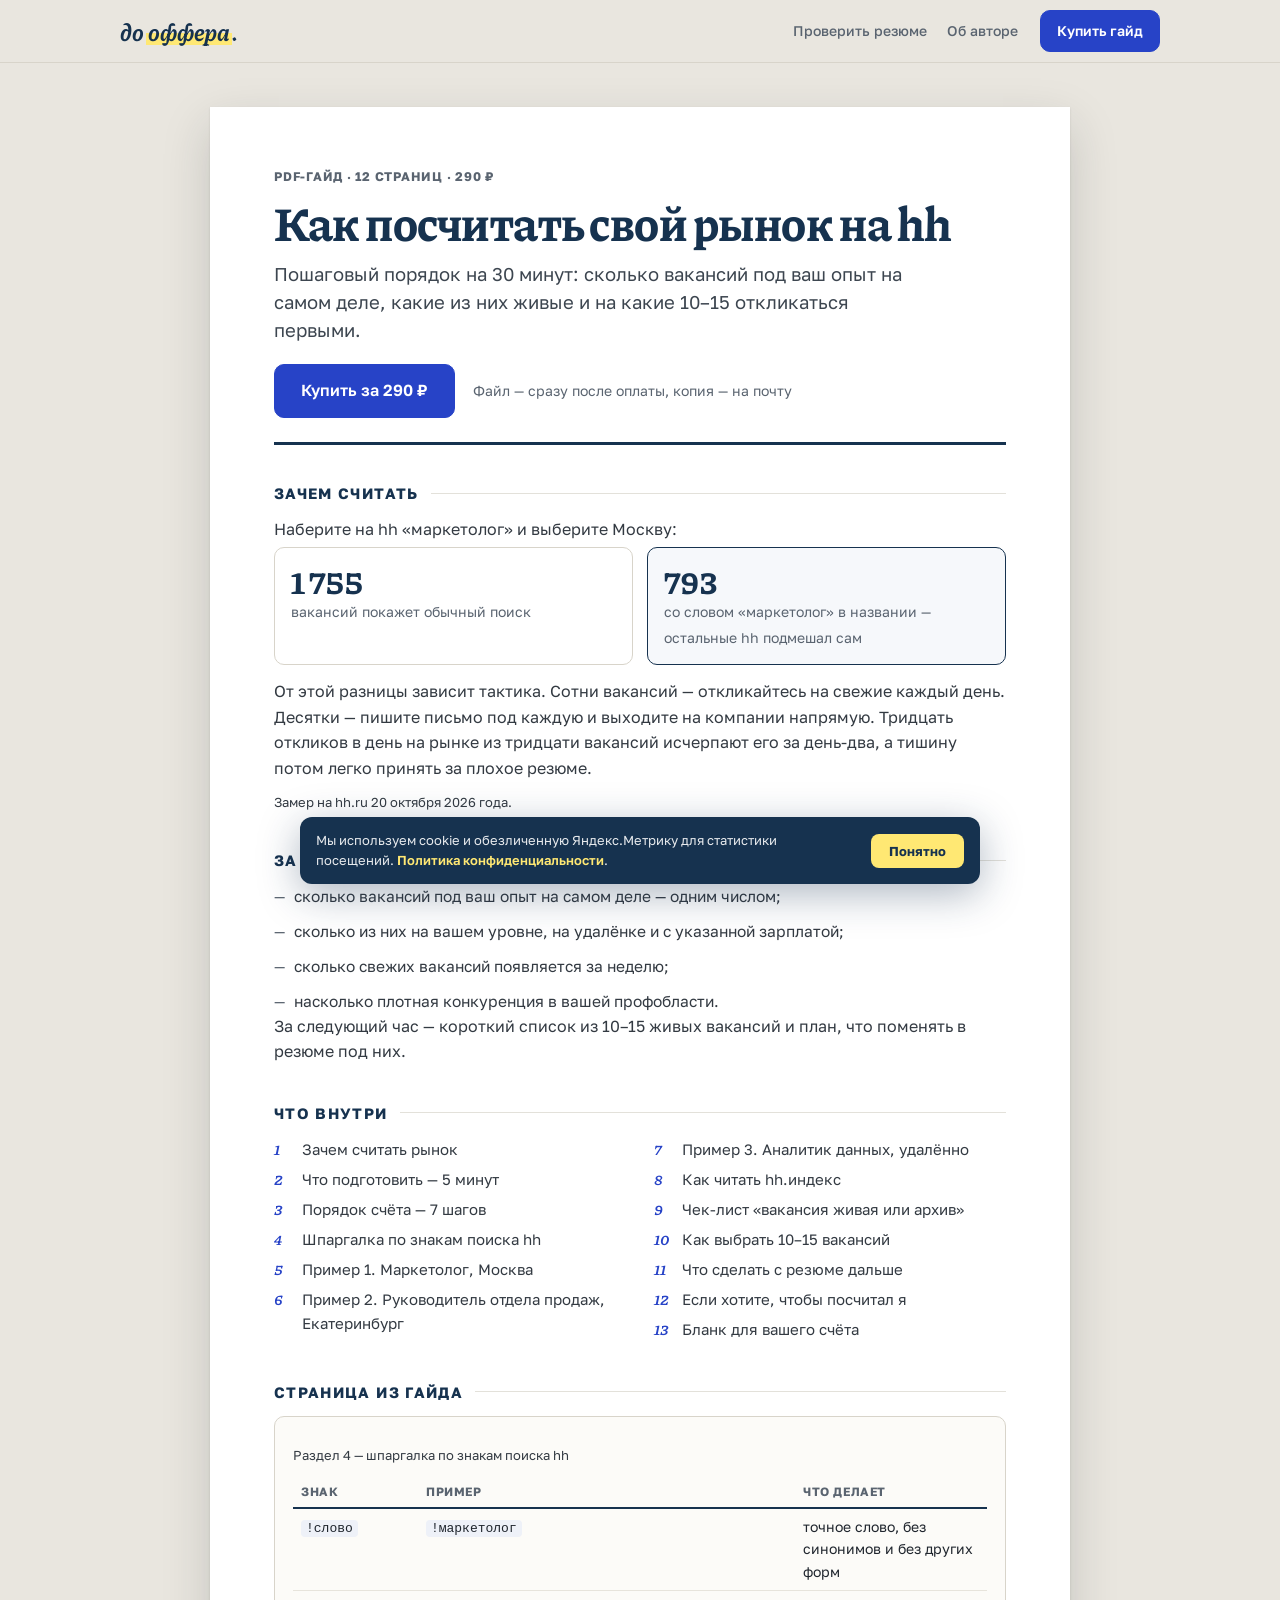
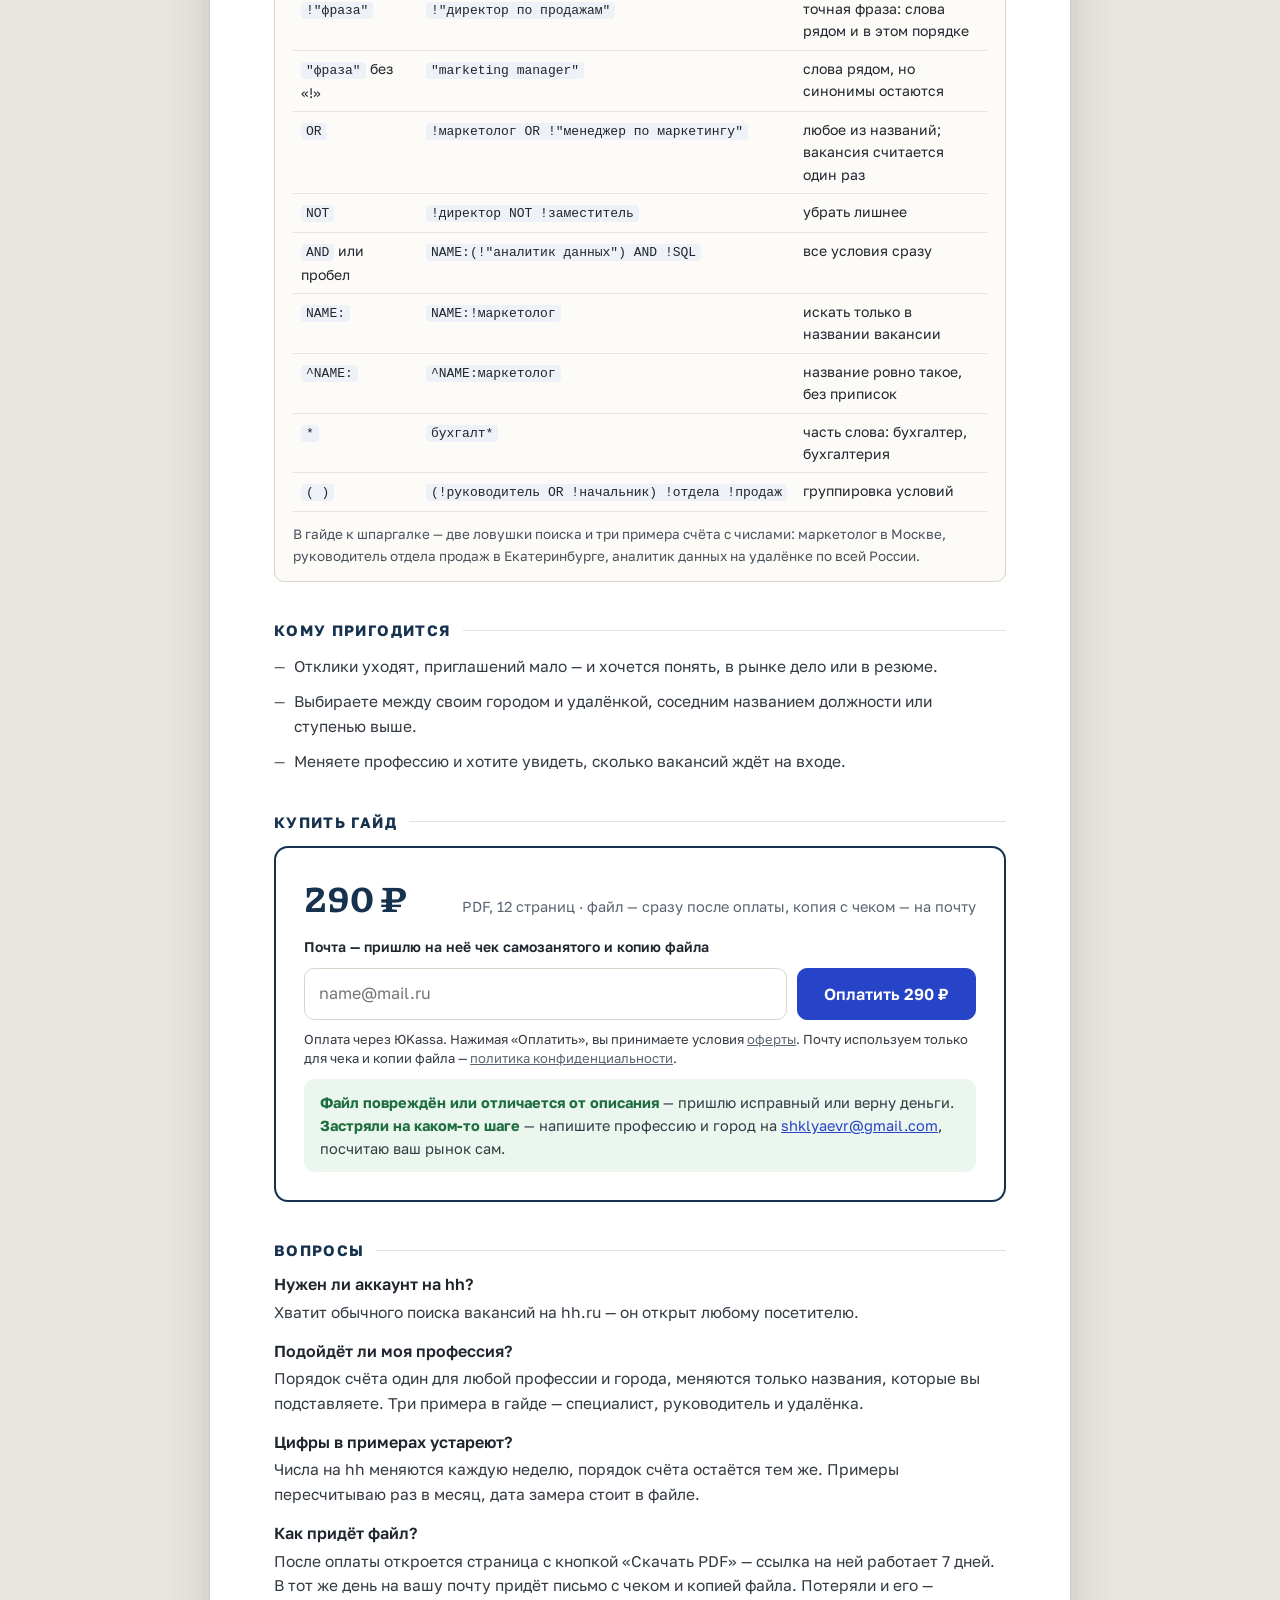
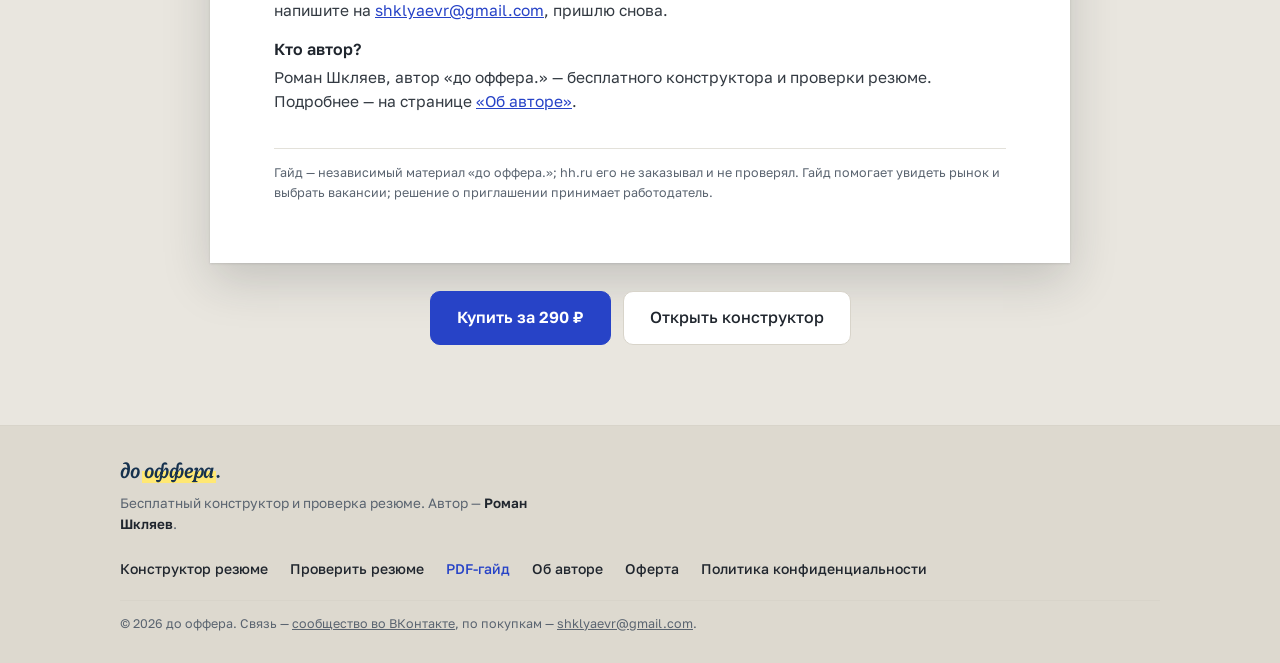
==== commit 5d4620c0: "Гайд: копия PDF на почту покупателя вместе с чеком Страница гайда, «Спасибо», оферта (п. 3 и 4) и по" ====
--- a/gayd/index.html
+++ b/gayd/index.html
@@ -278,7 +278,7 @@
       <p class="lead">Пошаговый порядок на 30 минут: сколько вакансий под ваш опыт на самом деле, какие из них живые и на какие 10–15 откликаться первыми.</p>
       <div class="hero-cta">
         <a class="btn btn-primary btn-lg" href="#kupit">Купить за 290 ₽</a>
-        <span class="meta">Файл — сразу после оплаты</span>
+        <span class="meta">Файл — сразу после оплаты, копия — на почту</span>
       </div>
     </header>
 
@@ -360,14 +360,14 @@
       <div class="buy">
         <div class="buy-top">
           <span class="price">290 ₽</span>
-          <span class="buy-what">PDF, 12 страниц · ссылка на файл — сразу после оплаты</span>
+          <span class="buy-what">PDF, 12 страниц · файл — сразу после оплаты, копия с чеком — на почту</span>
         </div>
         <form method="post" action="https://functions.yandexcloud.net/d4ef0r0bam5vrkfl5oqp?a=buy" id="buyForm">
-          <label for="email">Почта — пришлю на неё чек самозанятого</label>
+          <label for="email">Почта — пришлю на неё чек самозанятого и копию файла</label>
           <input type="email" id="email" name="email" required maxlength="254" autocomplete="email" inputmode="email" placeholder="name@mail.ru">
           <button class="btn btn-primary btn-lg" type="submit" id="buyBtn">Оплатить 290 ₽</button>
         </form>
-        <p class="fine">Оплата через ЮKassa. Нажимая «Оплатить», вы принимаете условия <a href="../oferta/">оферты</a>. Почту используем только для чека и повторной отправки файла — <a href="../privacy.html">политика конфиденциальности</a>.</p>
+        <p class="fine">Оплата через ЮKassa. Нажимая «Оплатить», вы принимаете условия <a href="../oferta/">оферты</a>. Почту используем только для чека и копии файла — <a href="../privacy.html">политика конфиденциальности</a>.</p>
         <p class="promise"><b>Файл повреждён или отличается от описания</b> — пришлю исправный или верну деньги. <b>Застряли на каком-то шаге</b> — напишите профессию и город на <a href="mailto:shklyaevr@gmail.com">shklyaevr@gmail.com</a>, посчитаю ваш рынок сам.</p>
       </div>
     </section>
@@ -389,7 +389,7 @@
         </div>
         <div>
           <h3>Как придёт файл?</h3>
-          <p>После оплаты откроется страница с кнопкой «Скачать PDF». Ссылка работает 7 дней — сохраните файл на устройство. Потеряли — напишите на <a href="mailto:shklyaevr@gmail.com">shklyaevr@gmail.com</a>, пришлю снова.</p>
+          <p>После оплаты откроется страница с кнопкой «Скачать PDF» — ссылка на ней работает 7 дней. В тот же день на вашу почту придёт письмо с чеком и копией файла. Потеряли и его — напишите на <a href="mailto:shklyaevr@gmail.com">shklyaevr@gmail.com</a>, пришлю снова.</p>
         </div>
         <div>
           <h3>Кто автор?</h3>
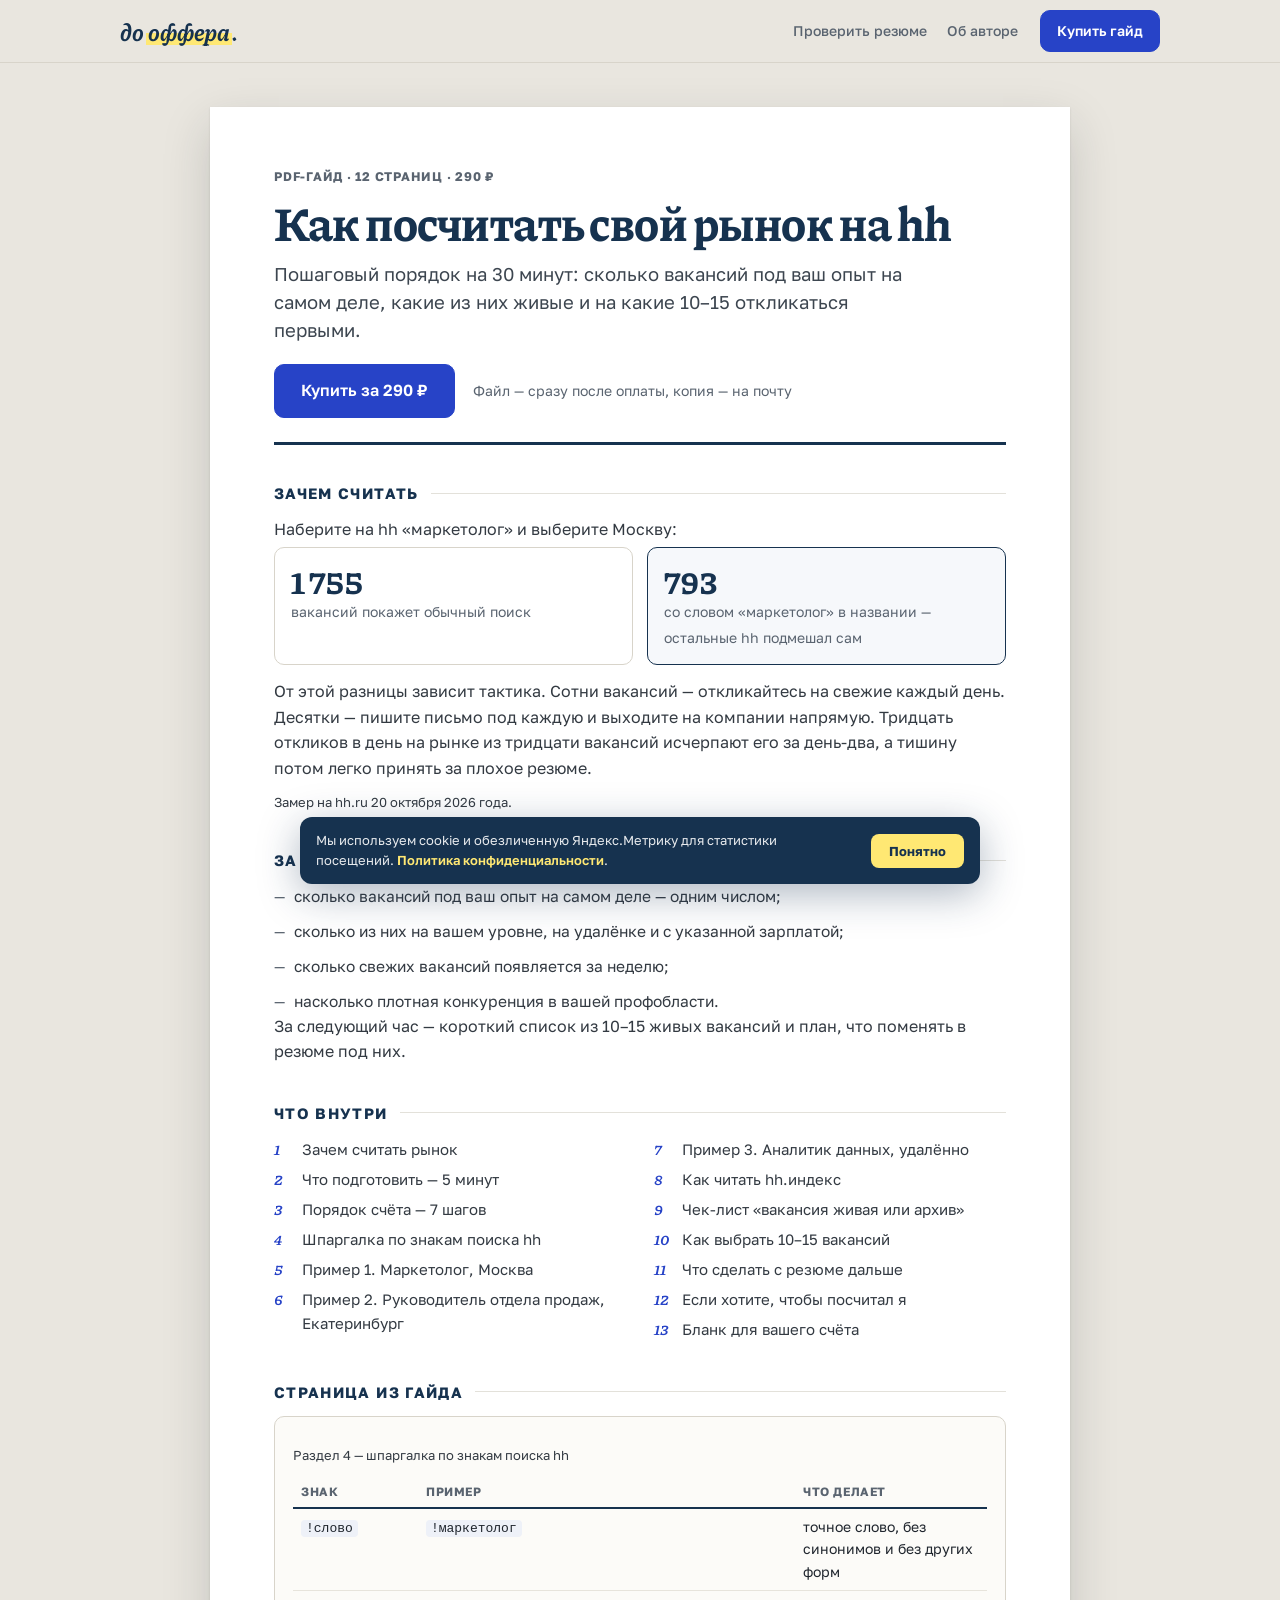
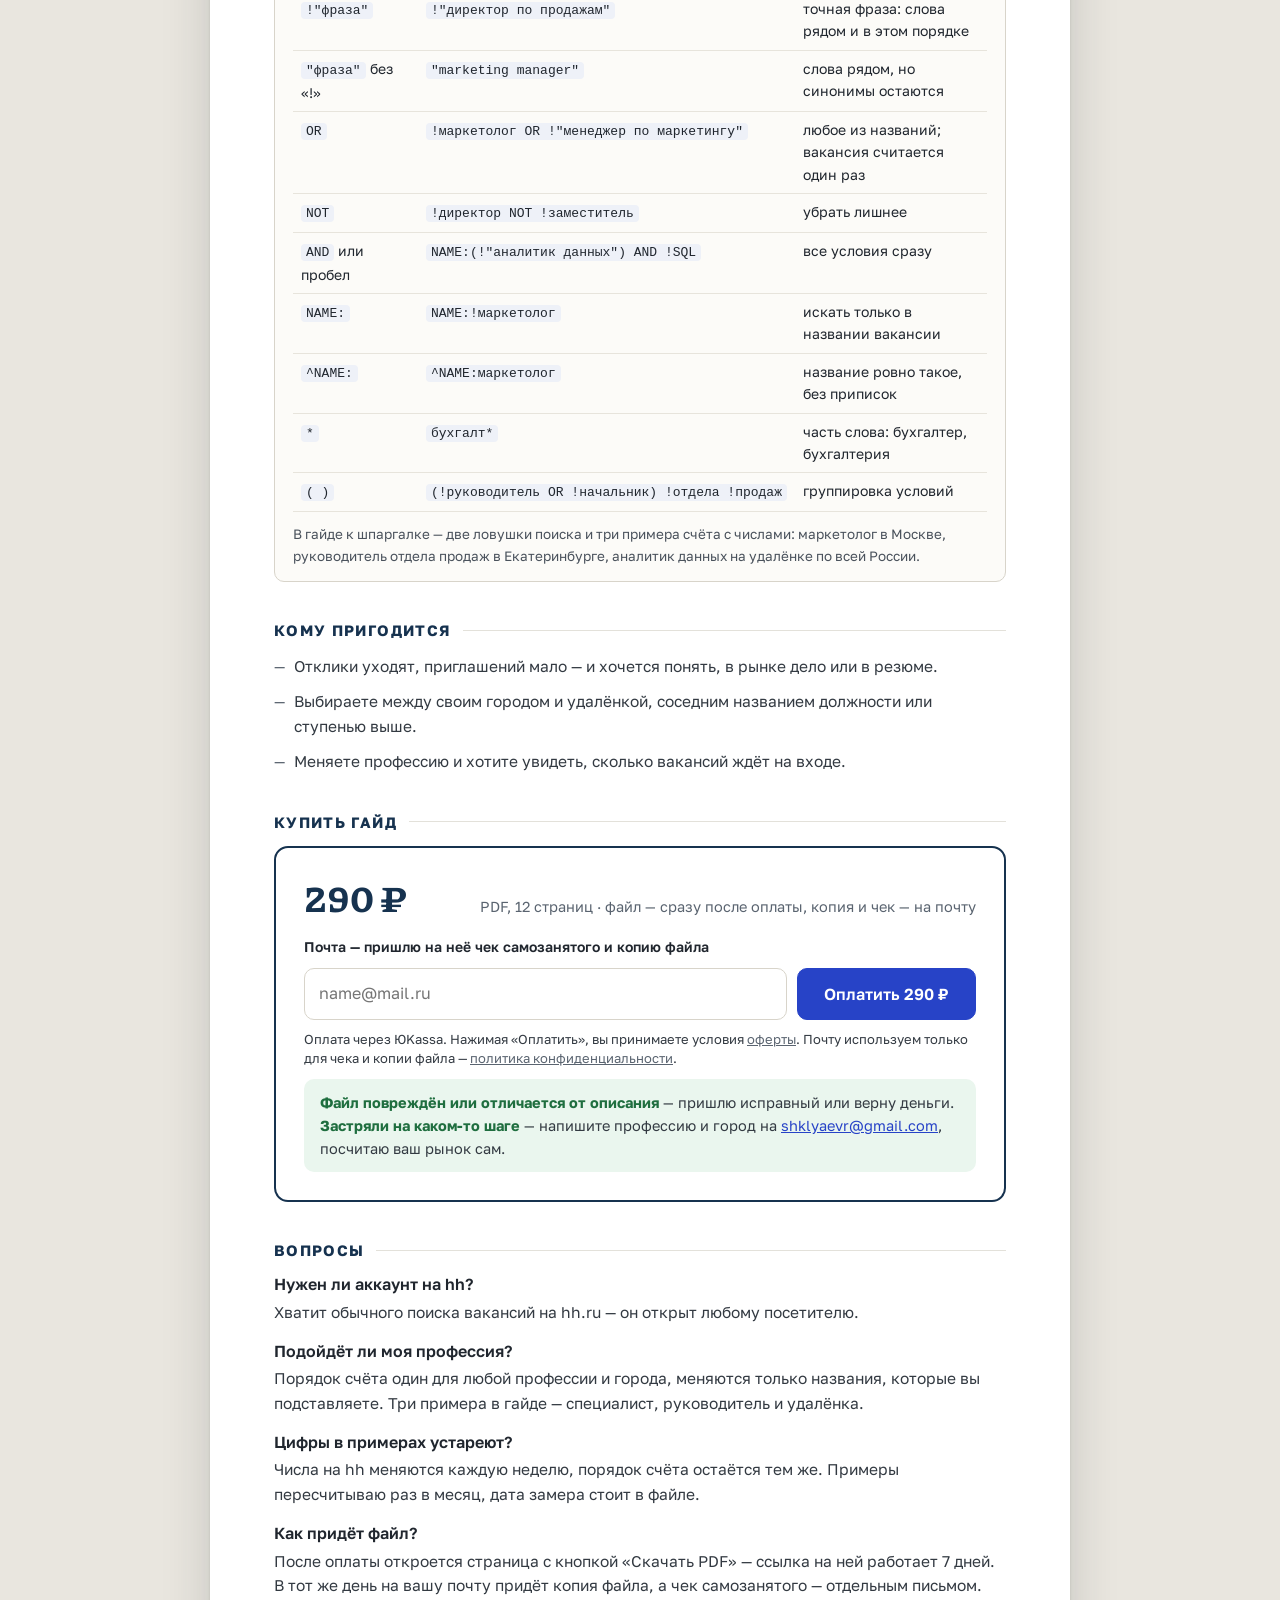
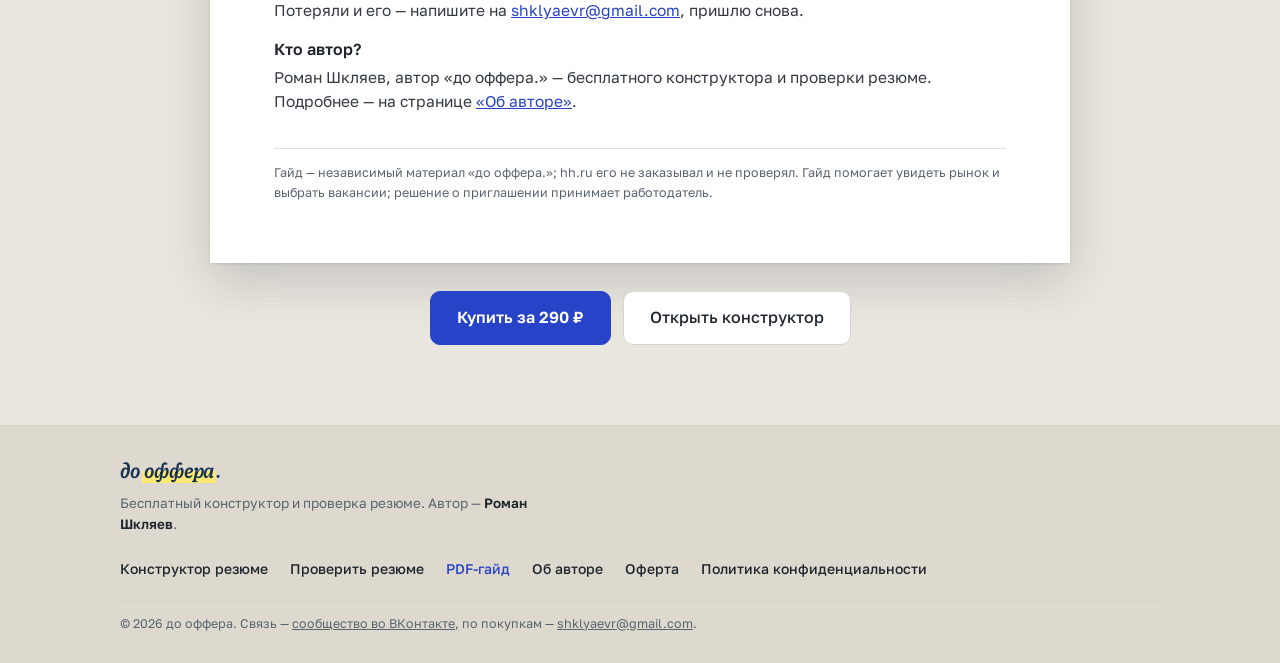
==== commit 097c7e9a: "Гайд: чек самозанятого — отдельным письмом Страница гайда и оферта (п. 3 и 4): в день оплаты на почт" ====
--- a/gayd/index.html
+++ b/gayd/index.html
@@ -360,7 +360,7 @@
       <div class="buy">
         <div class="buy-top">
           <span class="price">290 ₽</span>
-          <span class="buy-what">PDF, 12 страниц · файл — сразу после оплаты, копия с чеком — на почту</span>
+          <span class="buy-what">PDF, 12 страниц · файл — сразу после оплаты, копия и чек — на почту</span>
         </div>
         <form method="post" action="https://functions.yandexcloud.net/d4ef0r0bam5vrkfl5oqp?a=buy" id="buyForm">
           <label for="email">Почта — пришлю на неё чек самозанятого и копию файла</label>
@@ -389,7 +389,7 @@
         </div>
         <div>
           <h3>Как придёт файл?</h3>
-          <p>После оплаты откроется страница с кнопкой «Скачать PDF» — ссылка на ней работает 7 дней. В тот же день на вашу почту придёт письмо с чеком и копией файла. Потеряли и его — напишите на <a href="mailto:shklyaevr@gmail.com">shklyaevr@gmail.com</a>, пришлю снова.</p>
+          <p>После оплаты откроется страница с кнопкой «Скачать PDF» — ссылка на ней работает 7 дней. В тот же день на вашу почту придёт копия файла, а чек самозанятого — отдельным письмом. Потеряли и его — напишите на <a href="mailto:shklyaevr@gmail.com">shklyaevr@gmail.com</a>, пришлю снова.</p>
         </div>
         <div>
           <h3>Кто автор?</h3>
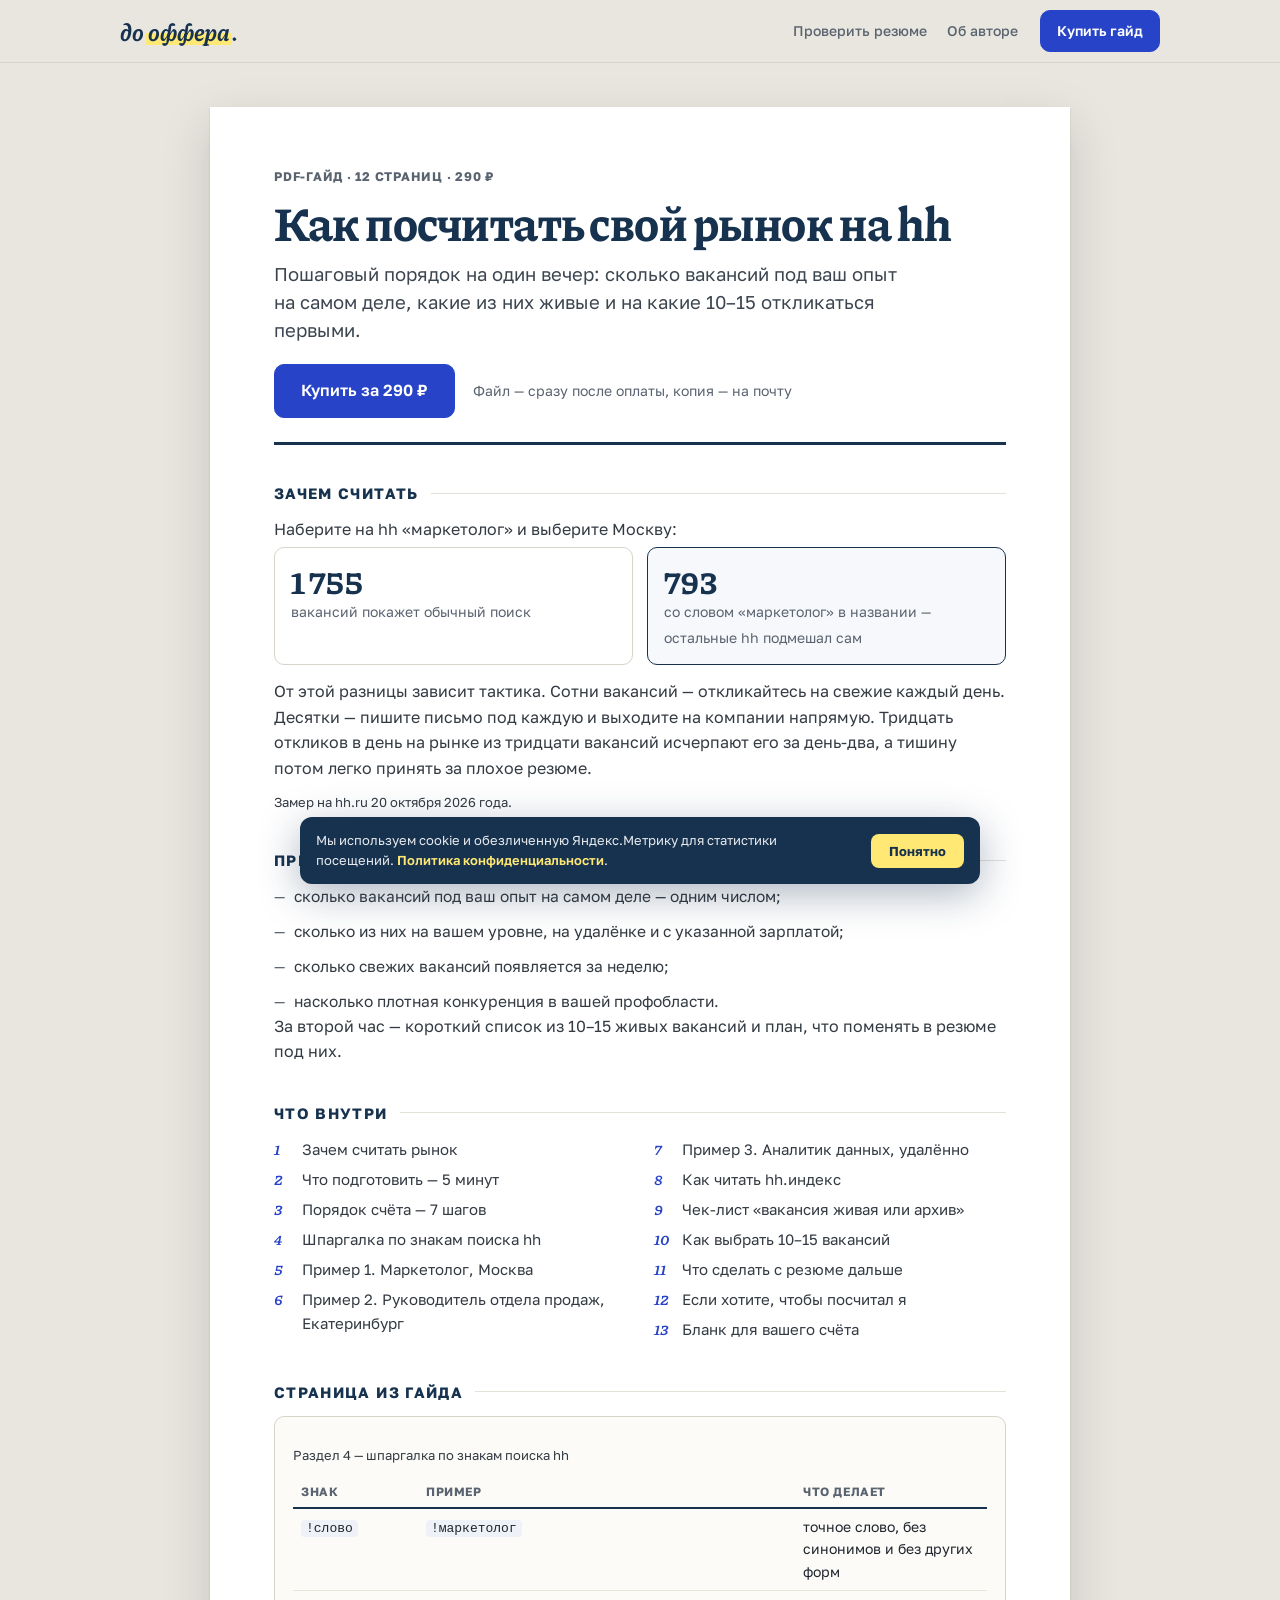
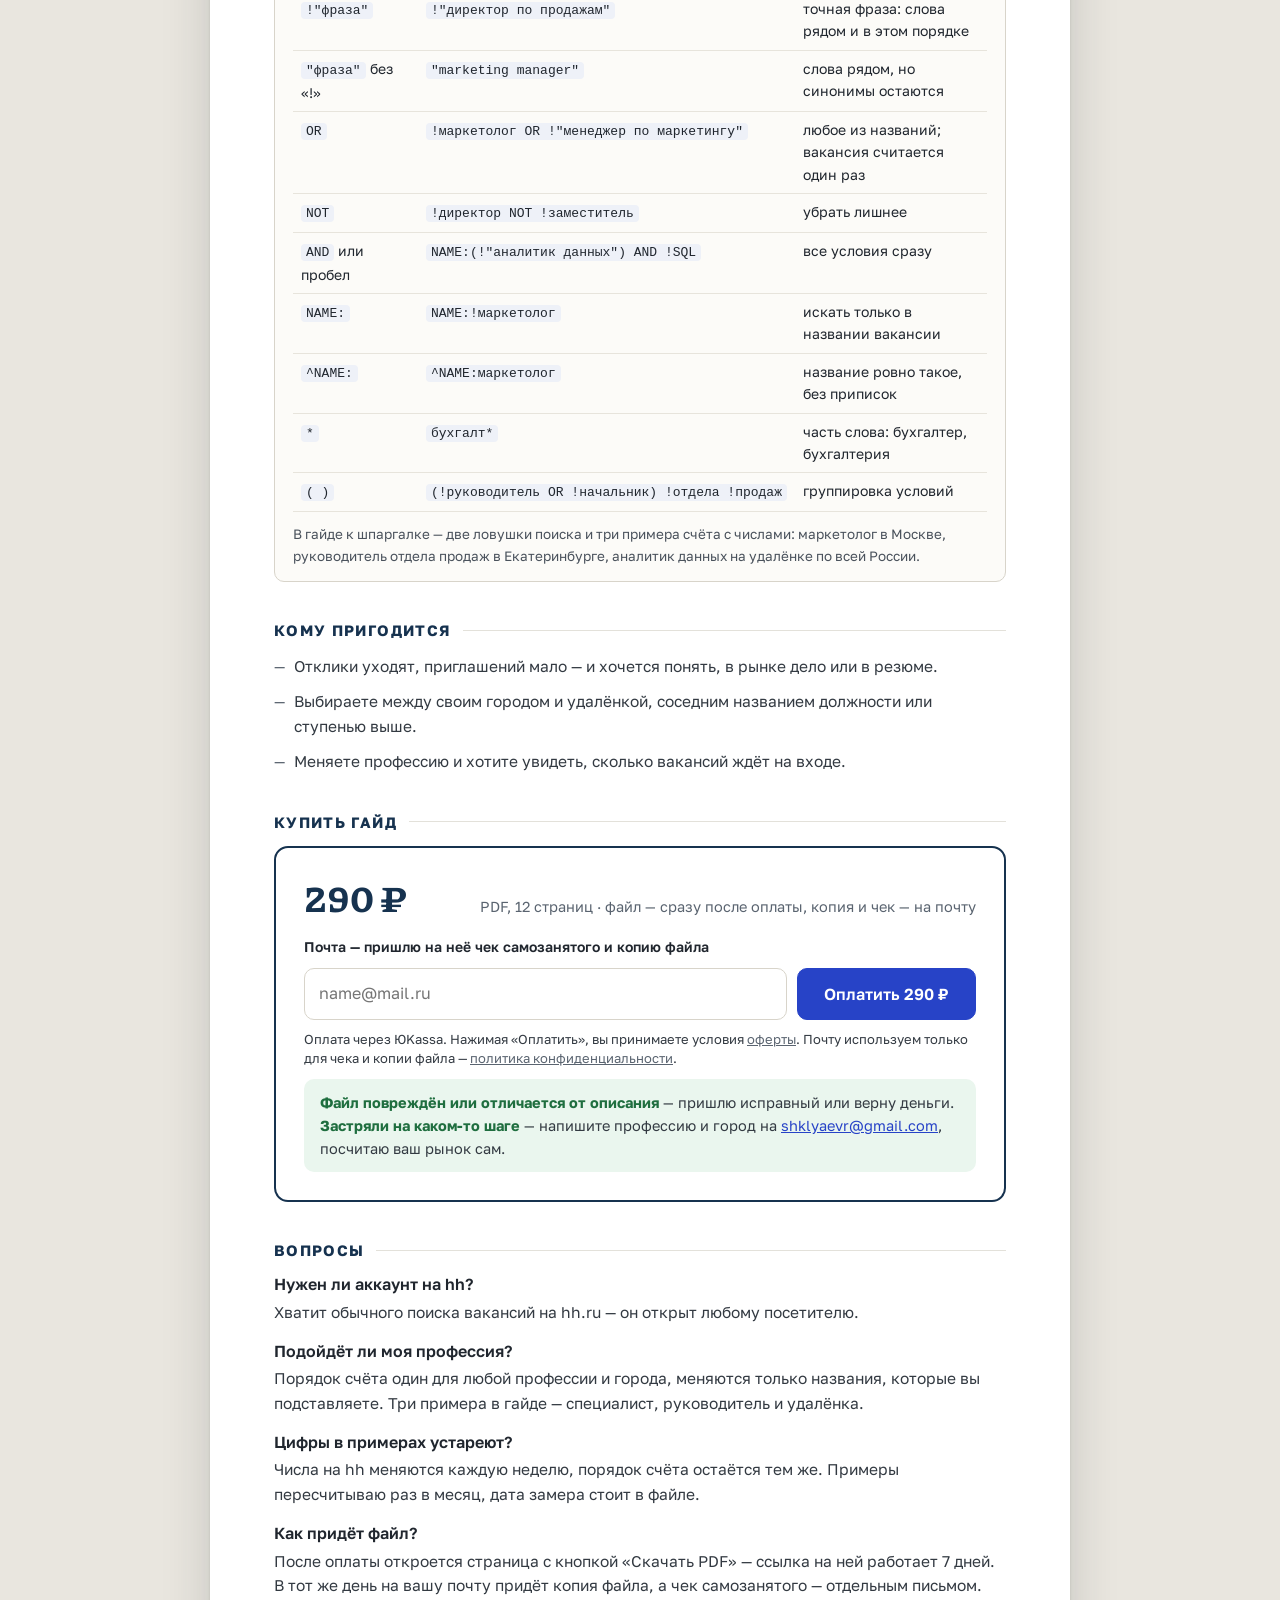
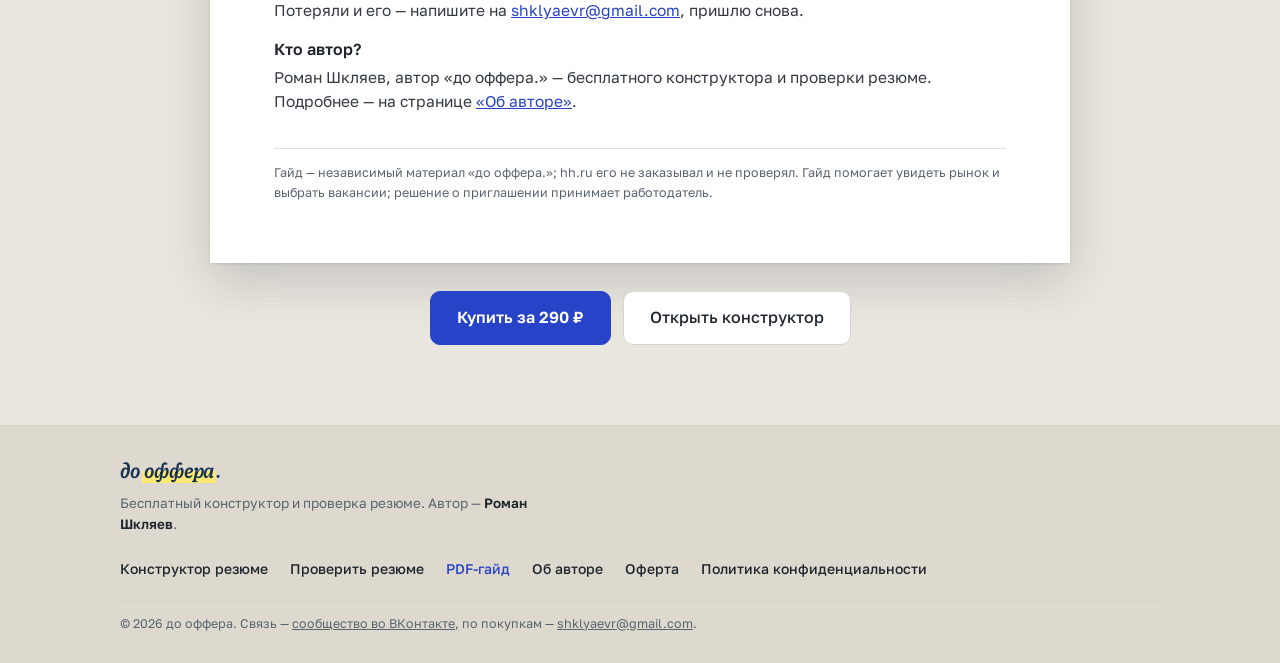
==== commit c8500611: "Гайд: честное время вместо «30 минут», «Разбор специалистом» Страница гайда и блок на главной: «один" ====
--- a/gayd/index.html
+++ b/gayd/index.html
@@ -4,7 +4,7 @@
 <meta charset="UTF-8">
 <meta name="viewport" content="width=device-width, initial-scale=1.0">
 <title>Как посчитать свой рынок на hh — PDF-гайд за 290 ₽ | до оффера.</title>
-<meta name="description" content="Пошаговый порядок на 30 минут: сколько вакансий под ваш опыт на самом деле, какие из них живые и на какие 10–15 откликаться первыми. PDF, 12 страниц, 290 ₽.">
+<meta name="description" content="Пошаговый порядок на один вечер: сколько вакансий под ваш опыт на самом деле, какие из них живые и на какие 10–15 откликаться первыми. PDF, 12 страниц, 290 ₽.">
 <link rel="canonical" href="https://do-offera.ru/gayd/">
 <link rel="icon" href="data:image/svg+xml,%3Csvg xmlns='http://www.w3.org/2000/svg' viewBox='0 0 64 64'%3E%3Crect width='64' height='64' rx='14' fill='%23FFE873'/%3E%3Ctext x='32' y='46' font-family='Georgia,serif' font-style='italic' font-weight='700' font-size='38' text-anchor='middle' fill='%2320262E'%3Eд.%3C/text%3E%3C/svg%3E">
 <meta name="theme-color" content="#E9E6DF">
@@ -243,7 +243,7 @@
   "@context": "https://schema.org",
   "@type": "Product",
   "name": "Как посчитать свой рынок на hh — PDF-гайд",
-  "description": "Пошаговый порядок на 30 минут: сколько вакансий под ваш опыт на самом деле, какие из них живые и на какие 10–15 откликаться первыми.",
+  "description": "Пошаговый порядок на один вечер: сколько вакансий под ваш опыт на самом деле, какие из них живые и на какие 10–15 откликаться первыми.",
   "url": "https://do-offera.ru/gayd/",
   "brand": {"@type": "Brand", "name": "до оффера."},
   "author": {"@id": "https://do-offera.ru/ob-avtore/#person"},
@@ -275,7 +275,7 @@
     <p class="kicker">PDF-гайд · 12 страниц · 290 ₽</p>
     <header class="hero">
       <h1>Как посчитать свой рынок на hh</h1>
-      <p class="lead">Пошаговый порядок на 30 минут: сколько вакансий под ваш опыт на самом деле, какие из них живые и на какие 10–15 откликаться первыми.</p>
+      <p class="lead">Пошаговый порядок на один вечер: сколько вакансий под ваш опыт на самом деле, какие из них живые и на какие 10–15 откликаться первыми.</p>
       <div class="hero-cta">
         <a class="btn btn-primary btn-lg" href="#kupit">Купить за 290 ₽</a>
         <span class="meta">Файл — сразу после оплаты, копия — на почту</span>
@@ -294,14 +294,14 @@
     </section>
 
     <section class="sec">
-      <h2>За 30 минут у вас будет</h2>
+      <h2>Примерно за час у вас будет</h2>
       <ul class="rules">
         <li>сколько вакансий под ваш опыт на самом деле — одним числом;</li>
         <li>сколько из них на вашем уровне, на удалёнке и с указанной зарплатой;</li>
         <li>сколько свежих вакансий появляется за неделю;</li>
         <li>насколько плотная конкуренция в вашей профобласти.</li>
       </ul>
-      <p>За следующий час — короткий список из 10–15 живых вакансий и план, что поменять в резюме под них.</p>
+      <p>За второй час — короткий список из 10–15 живых вакансий и план, что поменять в резюме под них.</p>
     </section>
 
     <section class="sec">
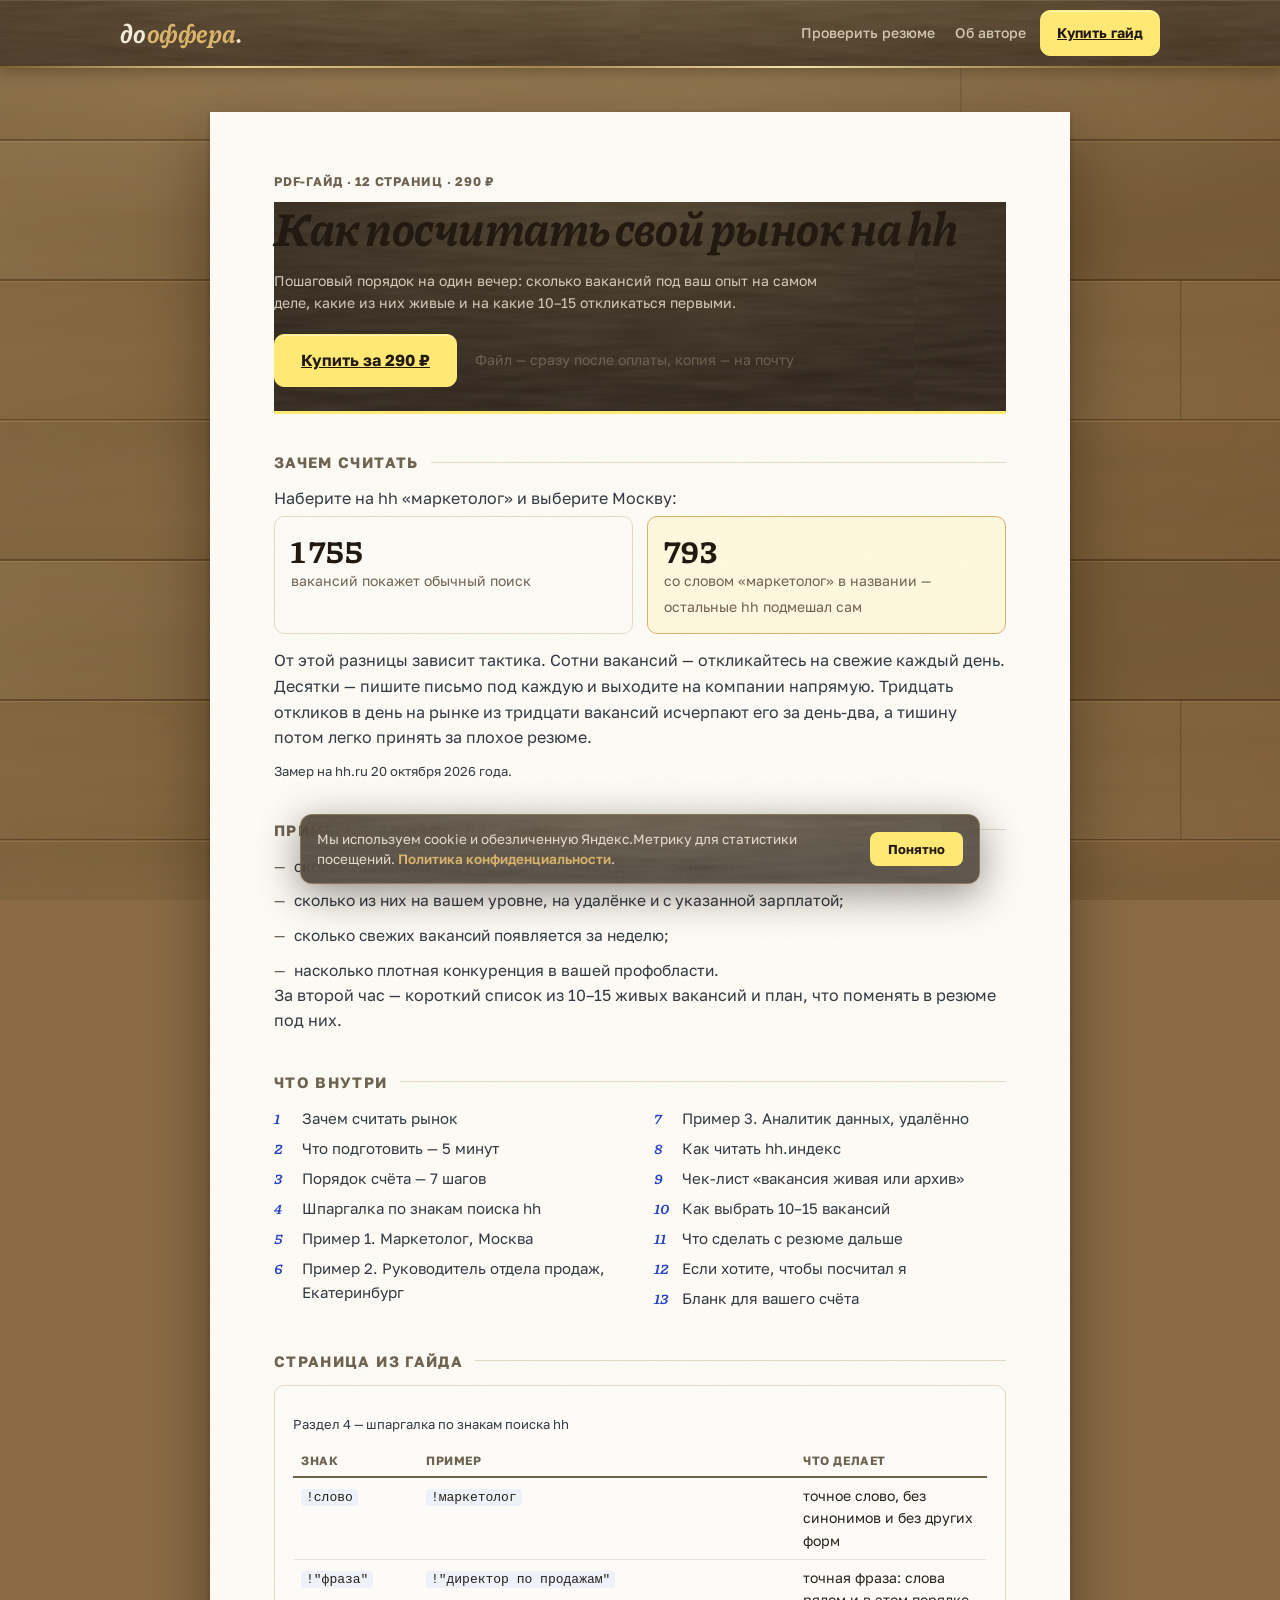
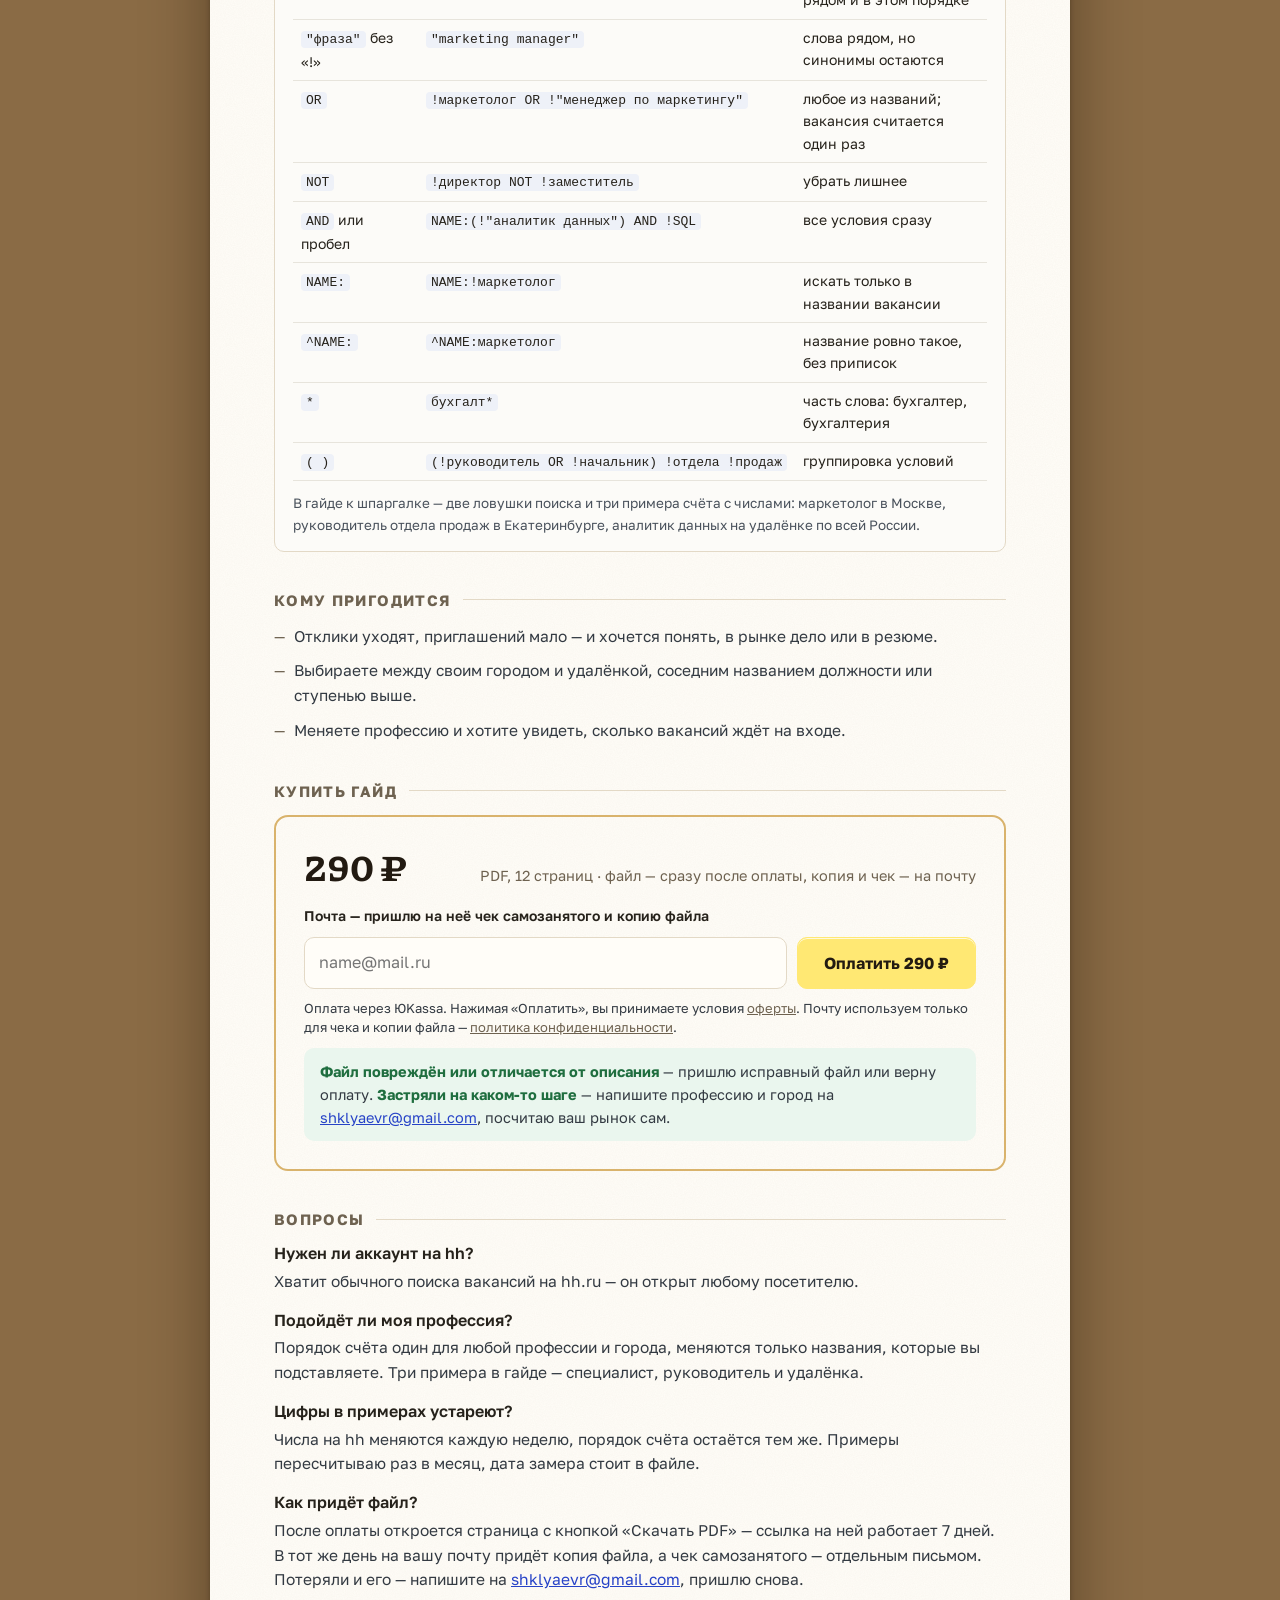
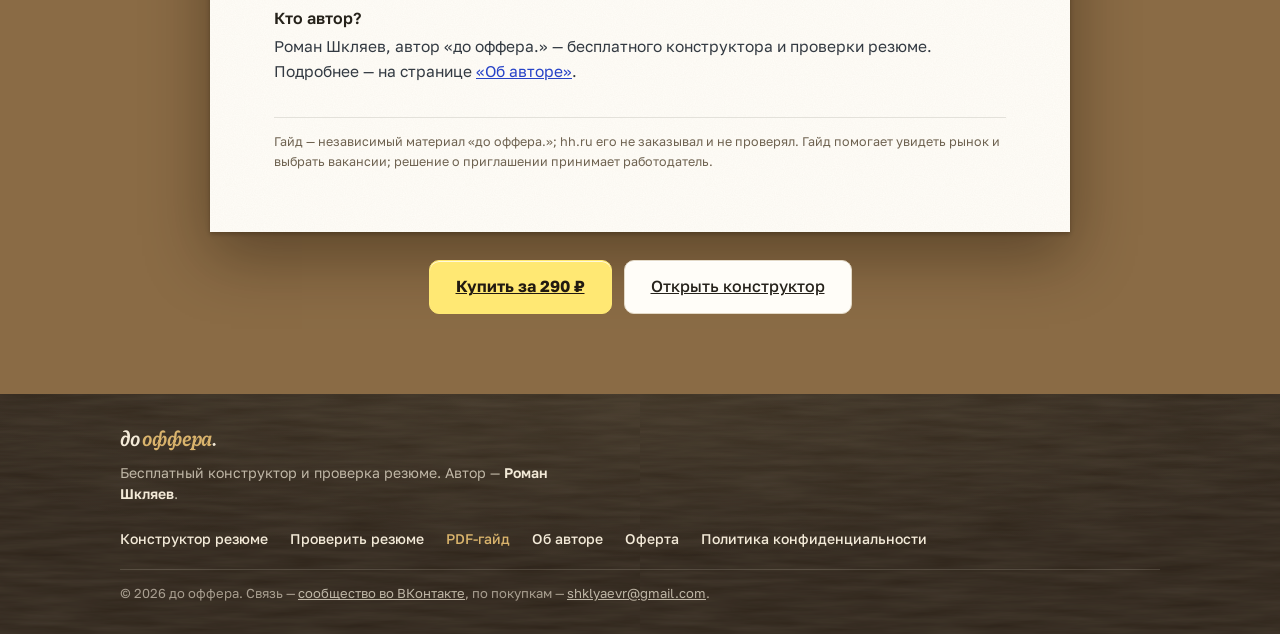
==== commit ee9be649: "feat: дизайн-система «Деревянный стол» — общий слой в css/base.css, главная отполирована, гайд перев" ====
--- a/gayd/index.html
+++ b/gayd/index.html
@@ -7,7 +7,7 @@
 <meta name="description" content="Пошаговый порядок на один вечер: сколько вакансий под ваш опыт на самом деле, какие из них живые и на какие 10–15 откликаться первыми. PDF, 12 страниц, 290 ₽.">
 <link rel="canonical" href="https://do-offera.ru/gayd/">
 <link rel="icon" href="data:image/svg+xml,%3Csvg xmlns='http://www.w3.org/2000/svg' viewBox='0 0 64 64'%3E%3Crect width='64' height='64' rx='14' fill='%23FFE873'/%3E%3Ctext x='32' y='46' font-family='Georgia,serif' font-style='italic' font-weight='700' font-size='38' text-anchor='middle' fill='%2320262E'%3Eд.%3C/text%3E%3C/svg%3E">
-<meta name="theme-color" content="#E9E6DF">
+<meta name="theme-color" content="#2E241A">
 <meta property="og:title" content="Как посчитать свой рынок на hh — PDF-гайд">
 <meta property="og:description" content="Сколько вакансий под ваш опыт на самом деле и на какие 10–15 откликаться первыми. 12 страниц, 290 ₽.">
 <meta property="og:type" content="product">
@@ -18,70 +18,22 @@
 <meta property="og:image:alt" content="до оффера. — конструктор резюме">
 <meta name="twitter:card" content="summary_large_image">
 <link rel="stylesheet" href="../fonts/fonts.css">
+<link rel="stylesheet" href="../css/base.css">
 <style>
+/* Токены и база — общий слой css/base.css («Деревянный стол»); здесь только страничное */
 :root{
-  --desk:#E9E6DF;
-  --desk-deep:#DDD9CF;
-  --paper:#FFFFFF;
-  --ink:#20262E;
-  --ink-soft:#5A6470;
-  --navy:#16324F;
-  --marker:#FFE873;
-  --pen:#2743C7;
-  --pen-deep:#1E33A0;
-  --line:#D8D4CA;
   --ok-bg:#EAF6EE;
   --ok-ink:#1F6E3F;
-  --radius:10px;
-}
-*{box-sizing:border-box;margin:0;padding:0}
-html{scroll-behavior:smooth}
-@media (prefers-reduced-motion:reduce){
-  html{scroll-behavior:auto}
-  *,*::before,*::after{animation:none!important;transition:none!important}
-}
-body{
-  font-family:"Golos Text",system-ui,-apple-system,"Segoe UI",sans-serif;
-  background:
-    radial-gradient(1100px 480px at 80% -8%,rgba(255,255,255,.55),transparent 60%),
-    var(--desk);
-  color:var(--ink);font-size:16px;line-height:1.6;
-  -webkit-font-smoothing:antialiased;
 }
 a{color:var(--pen)}
-:focus-visible{outline:3px solid var(--pen);outline-offset:2px;border-radius:4px}
-
-/* ---------- Шапка ---------- */
-.topbar{
-  position:sticky;top:0;z-index:50;
-  background:rgba(233,230,223,.92);backdrop-filter:blur(8px);
-  border-bottom:1px solid var(--line);
-}
-.topbar-in{max-width:1080px;margin:0 auto;padding:10px 20px;display:flex;align-items:center;gap:22px}
-.wordmark{
-  font-family:"Piazzolla",Georgia,serif;font-style:italic;font-weight:700;
-  font-size:24px;color:var(--navy);letter-spacing:-.01em;white-space:nowrap;text-decoration:none;
-  margin-right:auto;
-}
-.wordmark em{
-  font-style:italic;
-  background:linear-gradient(transparent 55%,var(--marker) 55%,var(--marker) 92%,transparent 92%);
-  padding:0 2px;
-}
+body{font-size:16px;line-height:1.6;-webkit-font-smoothing:antialiased}
+
+/* ---------- Шапка: общий тёмный орех (css/base.css) ---------- */
+.topbar-in{max-width:1080px}
+.wordmark{margin-right:auto}
 .topnav{display:flex;gap:20px}
-.topnav a{font-size:14px;font-weight:500;color:var(--ink-soft);text-decoration:none}
-.topnav a:hover{color:var(--ink)}
-.btn{
-  display:inline-flex;align-items:center;justify-content:center;gap:8px;
-  border:1px solid var(--line);background:var(--paper);color:var(--ink);
-  border-radius:var(--radius);padding:9px 16px;font-size:14px;font-weight:500;font-family:inherit;
-  text-decoration:none;white-space:nowrap;cursor:pointer;
-  transition:border-color .15s,background .15s,transform .1s;
-}
-.btn:hover{border-color:var(--ink-soft)}
-.btn:active{transform:translateY(1px)}
-.btn-primary{background:var(--pen);border-color:var(--pen);color:#fff;font-weight:600}
-.btn-primary:hover{background:var(--pen-deep);border-color:var(--pen-deep)}
+.topnav a{font-size:14px;font-weight:500;color:rgba(243,234,216,.78);text-decoration:none}
+.topnav a:hover{color:var(--cream)}
 .btn-lg{font-size:16px;padding:13px 26px}
 @media (max-width:720px){
   .topnav{display:none}
@@ -91,14 +43,16 @@
 /* ---------- Лист ---------- */
 .wrap{max-width:1080px;margin:0 auto;padding:0 20px}
 .sheet{
-  max-width:860px;margin:44px auto 0;background:var(--paper);
-  box-shadow:0 1px 2px rgba(32,38,46,.12),0 18px 45px rgba(32,38,46,.18);
+  max-width:860px;margin:44px auto 0;
+  background-color:var(--paper);
+  background-image:var(--paper-noise);
+  box-shadow:var(--shadow-sheet);
   padding:clamp(26px,6vw,60px) clamp(20px,6vw,64px) clamp(30px,6vw,60px);
 }
 .kicker{font-size:12.5px;font-weight:700;letter-spacing:.06em;text-transform:uppercase;color:var(--ink-soft)}
-.hero{border-bottom:3px solid var(--navy);padding-bottom:24px;margin-top:10px}
+.hero{border-bottom:3px solid var(--marker);padding-bottom:24px;margin-top:10px}
 .hero h1{
-  font-family:"Piazzolla",Georgia,serif;font-weight:700;color:var(--navy);
+  font-family:"Piazzolla",Georgia,serif;font-weight:700;color:var(--walnut-deep);
   font-size:clamp(34px,6vw,48px);line-height:1.08;letter-spacing:-.01em;
 }
 .lead{font-size:18.5px;line-height:1.5;color:#3d4650;margin-top:12px;max-width:640px}
@@ -107,11 +61,11 @@
 
 .sec{margin-top:36px}
 .sec > h2{
-  font-size:15px;font-weight:700;color:var(--navy);
+  font-size:15px;font-weight:700;color:var(--ink-soft);
   text-transform:uppercase;letter-spacing:.09em;
   display:flex;align-items:center;gap:12px;margin-bottom:12px;
 }
-.sec > h2::after{content:"";flex:1;height:1px;background:#E3E1DA}
+.sec > h2::after{content:"";flex:1;height:1px;background:var(--line)}
 .sec p{color:#333a42;margin-top:10px}
 .sec > p:first-of-type{margin-top:0}
 .src{font-size:13px;color:var(--ink-soft)}
@@ -119,9 +73,9 @@
 /* Пример с двумя числами */
 .nums{display:grid;grid-template-columns:repeat(2,minmax(0,1fr));gap:14px;margin:4px 0 14px}
 .num-card{border:1px solid var(--line);border-radius:var(--radius);padding:14px 16px}
-.num-card b{display:block;font-family:"Piazzolla",Georgia,serif;font-size:34px;line-height:1.1;color:var(--navy)}
+.num-card b{display:block;font-family:"Piazzolla",Georgia,serif;font-size:34px;line-height:1.1;color:var(--walnut-deep)}
 .num-card span{font-size:14px;color:var(--ink-soft)}
-.num-card.hl{border-color:var(--navy);background:#F6F8FB}
+.num-card.hl{border-color:var(--gold);background:rgba(255,232,115,.18)}
 
 .rules{list-style:none;display:grid;gap:10px}
 .rules li{position:relative;padding-left:20px;color:#333a42;font-size:15.5px}
@@ -135,7 +89,7 @@
 .page{border:1px solid var(--line);border-radius:var(--radius);padding:18px 18px 14px;background:#FCFBF8}
 .page-cap{font-size:13px;color:var(--ink-soft);margin-bottom:10px}
 .tbl{width:100%;border-collapse:collapse;font-size:14px}
-.tbl th{text-align:left;font-size:12px;text-transform:uppercase;letter-spacing:.05em;color:var(--ink-soft);font-weight:700;padding:6px 8px;border-bottom:2px solid var(--navy)}
+.tbl th{text-align:left;font-size:12px;text-transform:uppercase;letter-spacing:.05em;color:var(--ink-soft);font-weight:700;padding:6px 8px;border-bottom:2px solid var(--ink-soft)}
 .tbl td{padding:7px 8px;border-bottom:1px solid #E7E4DC;vertical-align:top}
 .tbl code{font-family:Consolas,"Courier New",monospace;font-size:13px;background:#EEF1F8;border-radius:4px;padding:1px 5px;white-space:nowrap}
 .page .note{font-size:13.5px;color:#4a525c;margin-top:12px}
@@ -148,15 +102,15 @@
 }
 
 /* Покупка */
-.buy{border:2px solid var(--navy);border-radius:14px;padding:clamp(18px,4vw,28px);margin-top:12px}
+.buy{border:2px solid var(--gold);border-radius:14px;padding:clamp(18px,4vw,28px);margin-top:12px}
 .buy-top{display:flex;align-items:baseline;justify-content:space-between;flex-wrap:wrap;gap:6px 16px}
-.price{font-family:"Piazzolla",Georgia,serif;font-weight:700;font-size:40px;color:var(--navy);line-height:1}
+.price{font-family:"Piazzolla",Georgia,serif;font-weight:700;font-size:40px;color:var(--walnut-deep);line-height:1}
 .buy-what{font-size:14.5px;color:var(--ink-soft)}
 .buy form{display:flex;flex-wrap:wrap;gap:10px;margin-top:18px}
 .buy label{flex-basis:100%;font-size:14px;font-weight:600}
 .buy input{
   flex:1 1 260px;min-width:0;font:inherit;font-size:16px;padding:12px 14px;
-  border:1px solid var(--line);border-radius:var(--radius);background:#fff;color:var(--ink);
+  border:1px solid var(--line);border-radius:var(--radius);background:var(--paper);color:var(--ink);
 }
 .buy input:focus{border-color:var(--pen);outline:none;box-shadow:0 0 0 3px rgba(39,67,199,.15)}
 .buy .btn-lg{flex:0 0 auto}
@@ -173,41 +127,12 @@
 
 .after{max-width:860px;margin:28px auto 80px;display:flex;justify-content:center;gap:12px;flex-wrap:wrap}
 
-/* ---------- Подвал (общий для всех страниц) ---------- */
-.sf{border-top:1px solid var(--line);background:var(--desk-deep)}
-.sf-in{max-width:1080px;margin:0 auto;padding:28px 20px 30px;display:flex;flex-wrap:wrap;gap:18px 48px;align-items:flex-start;justify-content:space-between}
-.sf-brand{max-width:440px}
-.sf-mark{font-family:"Piazzolla",Georgia,serif;font-style:italic;font-weight:700;font-size:21px;color:var(--navy);text-decoration:none;letter-spacing:-.01em}
-.sf-mark em{font-style:italic;background:linear-gradient(transparent 55%,var(--marker) 55%,var(--marker) 92%,transparent 92%);padding:0 2px}
-.sf-brand p{font-size:13.5px;line-height:1.5;color:var(--ink-soft);margin-top:6px}
-.sf-brand p a{color:var(--ink);font-weight:600;text-decoration:none}
-.sf-nav ul{list-style:none;display:flex;flex-wrap:wrap;gap:8px 22px;padding-top:4px}
-.sf-nav a{font-size:14px;font-weight:500;color:var(--ink);text-decoration:none}
-.sf a:hover{text-decoration:underline}
-.sf-nav a[aria-current="page"]{color:var(--pen)}
-.sf-note{flex-basis:100%;font-size:12.5px;line-height:1.5;color:var(--ink-soft);border-top:1px solid var(--line);padding-top:14px}
-.sf-note a{color:var(--ink-soft)}
-
-/* ---------- Cookie-уведомление ---------- */
-.cookie-bar{
-  position:fixed;left:50%;bottom:16px;transform:translateX(-50%);
-  z-index:70;width:min(680px,calc(100% - 24px));
-  background:var(--navy);color:#fff;border-radius:12px;
-  box-shadow:0 10px 40px rgba(22,50,79,.35);
-  padding:14px 16px;display:flex;gap:14px;align-items:center;flex-wrap:wrap;
-}
-.cookie-bar p{font-size:13px;line-height:1.5;color:rgba(255,255,255,.9);flex:1;min-width:220px}
-.cookie-bar a{color:var(--marker);font-weight:600;text-decoration:none}
-.cookie-bar a:hover{text-decoration:underline}
-.cookie-bar button{
-  border:none;background:var(--marker);color:var(--navy);font-weight:700;font-family:inherit;cursor:pointer;
-  font-size:13px;padding:9px 18px;border-radius:8px;white-space:nowrap;
-}
-.cookie-bar[hidden]{display:none}
-@media (max-width:420px){
-  .cookie-bar{padding:10px 12px;gap:10px;flex-wrap:nowrap}
-  .cookie-bar p{font-size:12px;min-width:0}
-  .cookie-bar button{padding:8px 12px}
+/* ---------- Подвал: общий тёмный орех (css/base.css) ---------- */
+.sf-in{max-width:1080px}
+
+/* ---------- Cookie-уведомление: общий стиль (css/base.css) ---------- */
+@media (max-width:1023px){
+  .cookie-bar{bottom:16px}
 }
 
 @media (max-width:560px){
@@ -368,7 +293,7 @@
           <button class="btn btn-primary btn-lg" type="submit" id="buyBtn">Оплатить 290 ₽</button>
         </form>
         <p class="fine">Оплата через ЮKassa. Нажимая «Оплатить», вы принимаете условия <a href="../oferta/">оферты</a>. Почту используем только для чека и копии файла — <a href="../privacy.html">политика конфиденциальности</a>.</p>
-        <p class="promise"><b>Файл повреждён или отличается от описания</b> — пришлю исправный или верну деньги. <b>Застряли на каком-то шаге</b> — напишите профессию и город на <a href="mailto:shklyaevr@gmail.com">shklyaevr@gmail.com</a>, посчитаю ваш рынок сам.</p>
+        <p class="promise"><b>Файл повреждён или отличается от описания</b> — пришлю исправный файл или верну оплату. <b>Застряли на каком-то шаге</b> — напишите профессию и город на <a href="mailto:shklyaevr@gmail.com">shklyaevr@gmail.com</a>, посчитаю ваш рынок сам.</p>
       </div>
     </section>
 
--- a/css/base.css
+++ b/css/base.css
@@ -0,0 +1,240 @@
+/* ============================================================
+   «до оффера.» — дизайн-система «Деревянный стол»
+   Общий слой: токены, текстуры дерева, шапка, подвал, кнопки,
+   cookie-плашки. Страничные стили живут в самих страницах.
+   ============================================================ */
+
+:root{
+  /* дерево */
+  --wood:#8A6B45;
+  --wood-stage:#7E613C;
+  --walnut:#2E241A;
+  --walnut-deep:#221A11;
+  --cream:#F3EAD8;
+  /* Шкала текста: 12.5 служебные чипы · 13 подсказки · 14 основной текст ·
+     15 заголовки карточек · 17 заголовки блоков · 20 h3. Других размеров нет. */
+  /* бумага и чернила */
+  --paper:#FFFDF8;
+  --paper-soft:#F7F1E4;
+  --ink:#26221B;
+  --ink-soft:#6E6250;
+  --line:#E3D9C6;
+  /* канцелярия */
+  --marker:#FFE873;
+  --pen:#2743C7;
+  --pen-deep:#1E33A0;
+  --gold:#D9B36C;
+  /* маркер на тёмных поверхностях: полупрозрачный, не слепит */
+  --marker-glass:rgba(255,232,115,.4);
+  /* статус */
+  --ok:#1E7B4F;
+  --danger:#B4452F;
+  /* совместимость со старыми правилами */
+  --desk:var(--paper-soft);
+  --desk-deep:var(--wood-stage);
+  /* служебные */
+  --radius:10px;
+  --shadow-card:0 1px 2px rgba(40,26,10,.16),0 6px 18px rgba(40,26,10,.14);
+  --shadow-card-hover:0 2px 4px rgba(40,26,10,.18),0 14px 34px rgba(40,26,10,.22);
+  --shadow-sheet:0 2px 4px rgba(25,15,4,.28),0 24px 60px rgba(25,15,4,.4);
+  --grain:url("data:image/svg+xml,%3Csvg xmlns='http://www.w3.org/2000/svg' width='640' height='640'%3E%3Cfilter id='g'%3E%3CfeTurbulence type='fractalNoise' baseFrequency='0.012 0.14' numOctaves='4' seed='8'/%3E%3CfeColorMatrix values='0 0 0 0 0.22 0 0 0 0 0.14 0 0 0 0 0.05 0 0 0 0.5 0'/%3E%3C/filter%3E%3Crect width='640' height='640' filter='url(%23g)'/%3E%3C/svg%3E");
+  --grain-dark:url("data:image/svg+xml,%3Csvg xmlns='http://www.w3.org/2000/svg' width='640' height='640'%3E%3Cfilter id='g'%3E%3CfeTurbulence type='fractalNoise' baseFrequency='0.012 0.14' numOctaves='4' seed='4'/%3E%3CfeColorMatrix values='0 0 0 0 0.94 0 0 0 0 0.86 0 0 0 0 0.68 0 0 0 0.10 0'/%3E%3C/filter%3E%3Crect width='640' height='640' filter='url(%23g)'/%3E%3C/svg%3E");
+  /* дощатая столешница: 3 доски по 140px, швы с фаской, торцевые стыки вразбежку,
+     волокна и минеральные прожилки — всё бесшовно тайлится (stitchTiles) */
+  --planks:url("data:image/svg+xml,%3Csvg xmlns='http://www.w3.org/2000/svg' width='1440' height='420'%3E%3Cdefs%3E%3ClinearGradient id='a' x1='0' y1='0' x2='1' y2='0'%3E%3Cstop offset='0' stop-color='%2384653F'/%3E%3Cstop offset='.5' stop-color='%238E6F48'/%3E%3Cstop offset='1' stop-color='%23815F3A'/%3E%3C/linearGradient%3E%3ClinearGradient id='b' x1='0' y1='0' x2='1' y2='0'%3E%3Cstop offset='0' stop-color='%238E7049'/%3E%3Cstop offset='.45' stop-color='%23866743'/%3E%3Cstop offset='1' stop-color='%237C5D38'/%3E%3C/linearGradient%3E%3ClinearGradient id='c' x1='0' y1='0' x2='1' y2='0'%3E%3Cstop offset='0' stop-color='%238A6941'/%3E%3Cstop offset='.6' stop-color='%2393744D'/%3E%3Cstop offset='1' stop-color='%2385653E'/%3E%3C/linearGradient%3E%3Cfilter id='g'%3E%3CfeTurbulence type='fractalNoise' baseFrequency='0.0013 0.013' numOctaves='4' seed='11' stitchTiles='stitch'/%3E%3CfeColorMatrix values='0 0 0 0 0.15 0 0 0 0 0.09 0 0 0 0 0.03 0 0 0 0.42 0'/%3E%3C/filter%3E%3Cfilter id='m'%3E%3CfeTurbulence type='fractalNoise' baseFrequency='0.0009 0.005' numOctaves='2' seed='7' stitchTiles='stitch'/%3E%3CfeColorMatrix values='0 0 0 0 0.10 0 0 0 0 0.05 0 0 0 0 0.01 0 0 0 0.22 0'/%3E%3C/filter%3E%3C/defs%3E%3Crect width='1440' height='140' fill='url(%23a)'/%3E%3Crect y='140' width='1440' height='140' fill='url(%23b)'/%3E%3Crect y='280' width='1440' height='140' fill='url(%23c)'/%3E%3Crect width='1440' height='420' filter='url(%23m)'/%3E%3Crect width='1440' height='420' filter='url(%23g)'/%3E%3Crect y='139' width='1440' height='2' fill='%233E2A12' opacity='.55'/%3E%3Crect y='141' width='1440' height='1' fill='%23C99B5B' opacity='.28'/%3E%3Crect y='279' width='1440' height='2' fill='%233E2A12' opacity='.55'/%3E%3Crect y='281' width='1440' height='1' fill='%23C99B5B' opacity='.28'/%3E%3Crect y='419' width='1440' height='2' fill='%233E2A12' opacity='.55'/%3E%3Crect y='1' width='1440' height='1' fill='%23C99B5B' opacity='.28'/%3E%3Crect x='960' y='0' width='1.5' height='139' fill='%233E2A12' opacity='.3'/%3E%3Crect x='420' y='140' width='1.5' height='139' fill='%233E2A12' opacity='.3'/%3E%3Crect x='1180' y='280' width='1.5' height='139' fill='%233E2A12' opacity='.3'/%3E%3C/svg%3E");
+  --paper-noise:url("data:image/svg+xml,%3Csvg xmlns='http://www.w3.org/2000/svg' width='240' height='240'%3E%3Cfilter id='p'%3E%3CfeTurbulence type='fractalNoise' baseFrequency='0.9' numOctaves='2' seed='7'/%3E%3CfeColorMatrix values='0 0 0 0 0.35 0 0 0 0 0.28 0 0 0 0 0.18 0 0 0 0.06 0'/%3E%3C/filter%3E%3Crect width='240' height='240' filter='url(%23p)'/%3E%3C/svg%3E");
+  --sheet-w:794px; /* 210mm @96dpi */
+  --tb-h:64px; /* высота шапки — для sticky-сцены */
+}
+
+/* ---------- База ---------- */
+*{box-sizing:border-box;margin:0;padding:0}
+html{scroll-behavior:smooth}
+@media (prefers-reduced-motion:reduce){
+  html{scroll-behavior:auto}
+  *,*::before,*::after{animation:none!important;transition:none!important}
+}
+body{
+  font-family:"Golos Text",system-ui,-apple-system,"Segoe UI",sans-serif;
+  color:var(--ink);
+  font-size:15px;
+  line-height:1.5;
+  background-color:var(--wood);
+  background-image:
+    radial-gradient(130% 60% at 50% -8%,rgba(255,238,196,.22),transparent 62%),
+    linear-gradient(105deg,rgba(255,240,200,.06),transparent 38%),
+    var(--planks);
+  background-attachment:fixed;
+}
+button{font-family:inherit;cursor:pointer}
+input,textarea,select{font-family:inherit;font-size:14px;color:var(--ink)}
+:focus-visible{outline:3px solid var(--pen);outline-offset:2px;border-radius:4px}
+.topbar :focus-visible,.sf :focus-visible,.cookie-bar :focus-visible,.mobile-tabs :focus-visible{outline-color:var(--marker)}
+::selection{background:var(--marker);color:var(--walnut-deep)}
+
+/* ---------- Шапка (тёмный орех с латунной кромкой) ---------- */
+.topbar{
+  position:sticky;top:0;z-index:50;
+  background-color:rgba(46,36,26,.74);
+  background-image:
+    radial-gradient(90% 130% at 50% 0%,rgba(255,226,160,.12),transparent 72%),
+    var(--grain-dark);
+  border-bottom:2px solid;
+  border-image:linear-gradient(90deg,#7d5f2e,#ecd28e 18%,#a8854a 42%,#f4e3ac 62%,#8d6f3c 85%,#7d5f2e) 1;
+  backdrop-filter:blur(14px) saturate(1.2);
+  -webkit-backdrop-filter:blur(14px) saturate(1.2);
+  box-shadow:0 2px 14px rgba(20,12,4,.35),inset 0 1px 0 rgba(233,222,190,.14);
+}
+.topbar-in{
+  max-width:1440px;margin:0 auto;padding:10px 20px;
+  display:flex;align-items:center;gap:14px;flex-wrap:wrap;
+}
+.wordmark{
+  font-family:"Piazzolla",Georgia,serif;
+  font-style:italic;font-weight:700;
+  font-size:26px;color:var(--cream);
+  letter-spacing:-.01em;white-space:nowrap;
+  text-decoration:none;
+}
+.wordmark em,.sf-mark em{
+  font-style:italic;
+  color:var(--gold);
+}
+.savestate{font-size:13px;color:rgba(243,234,216,.78);display:flex;align-items:center;gap:6px;white-space:nowrap;margin-left:auto}
+.savestate .dot{width:8px;height:8px;border-radius:50%;background:#5FBF8A;flex:none;transition:background .3s}
+.savestate.saving .dot{background:var(--gold)}
+
+/* ---------- Hero: тезис на тёмном дереве ---------- */
+.hero{
+  background-color:var(--walnut);
+  background-image:
+    radial-gradient(90% 130% at 50% 0%,rgba(255,226,160,.14),transparent 72%),
+    var(--grain-dark);
+  color:var(--cream);
+  border-bottom:1px solid rgba(217,179,108,.35);
+}
+.hero-in{max-width:1440px;margin:0 auto;padding:56px 24px 52px}
+.hero h1{
+  font-family:"Piazzolla",Georgia,serif;font-style:italic;font-weight:700;
+  font-size:clamp(30px,4.2vw,46px);line-height:1.12;letter-spacing:-.015em;
+  color:var(--cream);max-width:760px;text-wrap:balance;
+}
+.hero h1 em{
+  font-style:italic;padding:0 1px;
+  color:var(--gold);
+}
+.hero-eyebrow{
+  display:flex;align-items:center;gap:12px;
+  font-size:13px;font-weight:600;letter-spacing:.14em;text-transform:uppercase;
+  color:var(--gold);margin-bottom:16px;
+}
+.hero-eyebrow::before{content:"";width:28px;height:1px;background:var(--gold);flex:none}
+.hero p{margin-top:16px;font-size:14px;line-height:1.55;color:rgba(243,234,216,.82);max-width:560px}
+.hero-actions{margin-top:24px;display:flex;gap:12px;flex-wrap:wrap;align-items:center}
+.hero .btn{border-color:rgba(243,234,216,.32);background:rgba(255,253,248,.07);color:var(--cream)}
+.hero .btn:hover{border-color:rgba(243,234,216,.6);background:rgba(255,253,248,.12)}
+.hero .btn-primary{background:var(--marker);border-color:var(--marker);color:var(--walnut-deep);font-weight:700}
+.hero .btn-primary:hover{background:#FFEF9E;border-color:#FFEF9E}
+.hero-aside{margin-top:12px;font-size:14px}
+.hero-aside a{color:var(--gold);font-weight:600;text-decoration:none}
+.hero-aside a:hover{text-decoration:underline}
+body.boot .hero-in{animation:settle .5s cubic-bezier(.22,.61,.36,1) both}
+@media (max-width:1023px){
+  .hero-in{padding:32px 20px 28px}
+  .hero h1{font-size:clamp(26px,7vw,32px)}
+}
+@media (max-width:420px){ .hero-in{padding:24px 16px 22px} }
+
+/* ---------- Кнопки ---------- */
+.btn{
+  border:1px solid var(--line);
+  background:var(--paper);
+  color:var(--ink);
+  border-radius:var(--radius);
+  padding:11px 16px;font-size:14px;font-weight:500;
+  display:inline-flex;align-items:center;gap:8px;
+  box-shadow:inset 0 1px 0 rgba(255,255,255,.75);
+  transition:border-color .15s,background .15s,transform .15s,box-shadow .15s;
+}
+.btn:hover{border-color:var(--ink-soft);transform:translateY(-1px);box-shadow:inset 0 1px 0 rgba(255,255,255,.75),0 3px 10px rgba(40,26,10,.16)}
+.btn:active{transform:translateY(1px);box-shadow:none}
+.btn svg{flex:none}
+.btn-primary{background:var(--marker);border-color:var(--marker);color:var(--walnut-deep);font-weight:700}
+.btn-primary:hover{background:#FFEF9E;border-color:#FFEF9E}
+.btn-ghost{background:transparent}
+.btn-danger{color:var(--danger)}
+/* кнопки на тёмном дереве */
+.topbar .btn,.hero .btn{border-color:rgba(243,234,216,.3);background:rgba(255,253,248,.07);color:var(--cream);box-shadow:inset 0 1px 0 rgba(255,255,255,.12)}
+.topbar .btn:hover,.hero .btn:hover{border-color:rgba(243,234,216,.6);background:rgba(255,253,248,.12);box-shadow:inset 0 1px 0 rgba(255,255,255,.12),0 3px 10px rgba(20,12,4,.3)}
+.topbar .btn-primary,.hero .btn-primary{background:var(--marker);border-color:var(--marker);color:var(--walnut-deep);box-shadow:inset 0 1px 0 rgba(255,255,255,.55)}
+.topbar .btn-primary:hover{background:#FFEF9E;border-color:#FFEF9E}
+.topbar .btn-ghost{background:transparent}
+.topbar .btn-danger{color:#E89B7B}
+
+/* ---------- Cookie-плашки ---------- */
+.cookie-bar{
+  position:fixed;left:50%;bottom:16px;transform:translateX(-50%);
+  z-index:70;width:min(680px,calc(100% - 24px));
+  background-color:rgba(46,36,26,.8);
+  background-image:radial-gradient(90% 130% at 50% 0%,rgba(255,226,160,.10),transparent 72%),var(--grain-dark);
+  backdrop-filter:blur(12px) saturate(1.15);
+  -webkit-backdrop-filter:blur(12px) saturate(1.15);
+  color:var(--cream);
+  border:1px solid rgba(217,179,108,.35);
+  border-radius:12px;
+  box-shadow:0 10px 40px rgba(20,12,4,.45);
+  padding:14px 16px;display:flex;gap:14px;align-items:center;flex-wrap:wrap;
+}
+.cookie-bar p{font-size:13.5px;line-height:1.5;color:rgba(243,234,216,.9);flex:1;min-width:220px}
+.cookie-bar a{color:var(--gold);font-weight:600;text-decoration:none}
+.cookie-bar a:hover{text-decoration:underline}
+.cookie-bar button{
+  border:none;background:var(--marker);color:var(--walnut-deep);font-weight:700;
+  font-size:13px;padding:9px 18px;border-radius:8px;white-space:nowrap;
+}
+.cookie-bar[hidden]{display:none}
+@media (max-width:1023px){ .cookie-bar{bottom:76px} }
+@media print{ .cookie-bar{display:none!important} }
+#pdfPlateCta{
+  border:none;background:var(--marker);color:var(--walnut-deep);font-weight:700;
+  font-size:13px;padding:9px 18px;border-radius:8px;white-space:nowrap;
+  text-decoration:none;
+}
+#pdfPlateClose{
+  border:none;background:transparent;color:rgba(243,234,216,.7);
+  font-size:16px;line-height:1;padding:6px;border-radius:8px;
+}
+#pdfPlateClose:hover{background:rgba(255,255,255,.12);color:#fff}
+
+/* ---------- Подвал (тёмный орех) ---------- */
+.sf{
+  background-color:var(--walnut);
+  background-image:radial-gradient(90% 100% at 50% 0%,rgba(255,226,160,.07),transparent 70%),var(--grain-dark);
+  color:var(--cream);
+}
+.sf-in{max-width:1440px;margin:0 auto;padding:28px 20px 30px;display:flex;flex-wrap:wrap;gap:18px 48px;align-items:flex-start;justify-content:space-between}
+.sf-brand{max-width:440px}
+.sf-mark{font-family:"Piazzolla",Georgia,serif;font-style:italic;font-weight:700;font-size:21px;color:var(--cream);text-decoration:none;letter-spacing:-.01em}
+.sf-brand p{font-size:14px;line-height:1.5;color:rgba(243,234,216,.72);margin-top:6px}
+.sf-brand p a{color:var(--cream);font-weight:600;text-decoration:none}
+.sf-nav ul{list-style:none;display:flex;flex-wrap:wrap;gap:8px 22px;padding-top:4px}
+.sf-nav a{font-size:14px;font-weight:500;color:var(--cream);text-decoration:none}
+.sf a:hover{text-decoration:underline}
+.sf-nav a[aria-current="page"]{color:var(--gold)}
+.sf-note{flex-basis:100%;font-size:13px;line-height:1.5;color:rgba(243,234,216,.6);border-top:1px solid rgba(243,234,216,.16);padding-top:14px}
+.sf-note a{color:rgba(243,234,216,.72)}
+@media (max-width:1023px){ .sf-in{padding-bottom:88px} }
+@media print{ .sf{display:none!important} }
+
+/* ---------- Печать: страница всегда белая ---------- */
+@media print{
+  body{background:#fff;background-image:none!important}
+}
+
+/* ---------- Движение: сцена «оживает» при загрузке ---------- */
+@keyframes settle{from{opacity:0;transform:translateY(10px)}to{opacity:1;transform:none}}
+@keyframes lay{from{opacity:0;transform:translateY(18px)}to{opacity:1;transform:none}}
+@keyframes swipe{from{background-size:0 100%}to{background-size:100% 100%}}
+/* Класс boot ставит скрипт сразу после <body> и снимает через 1.8 с:
+   без JS страница видима полностью, а переключение вкладок на телефоне
+   не перезапускает сцену */
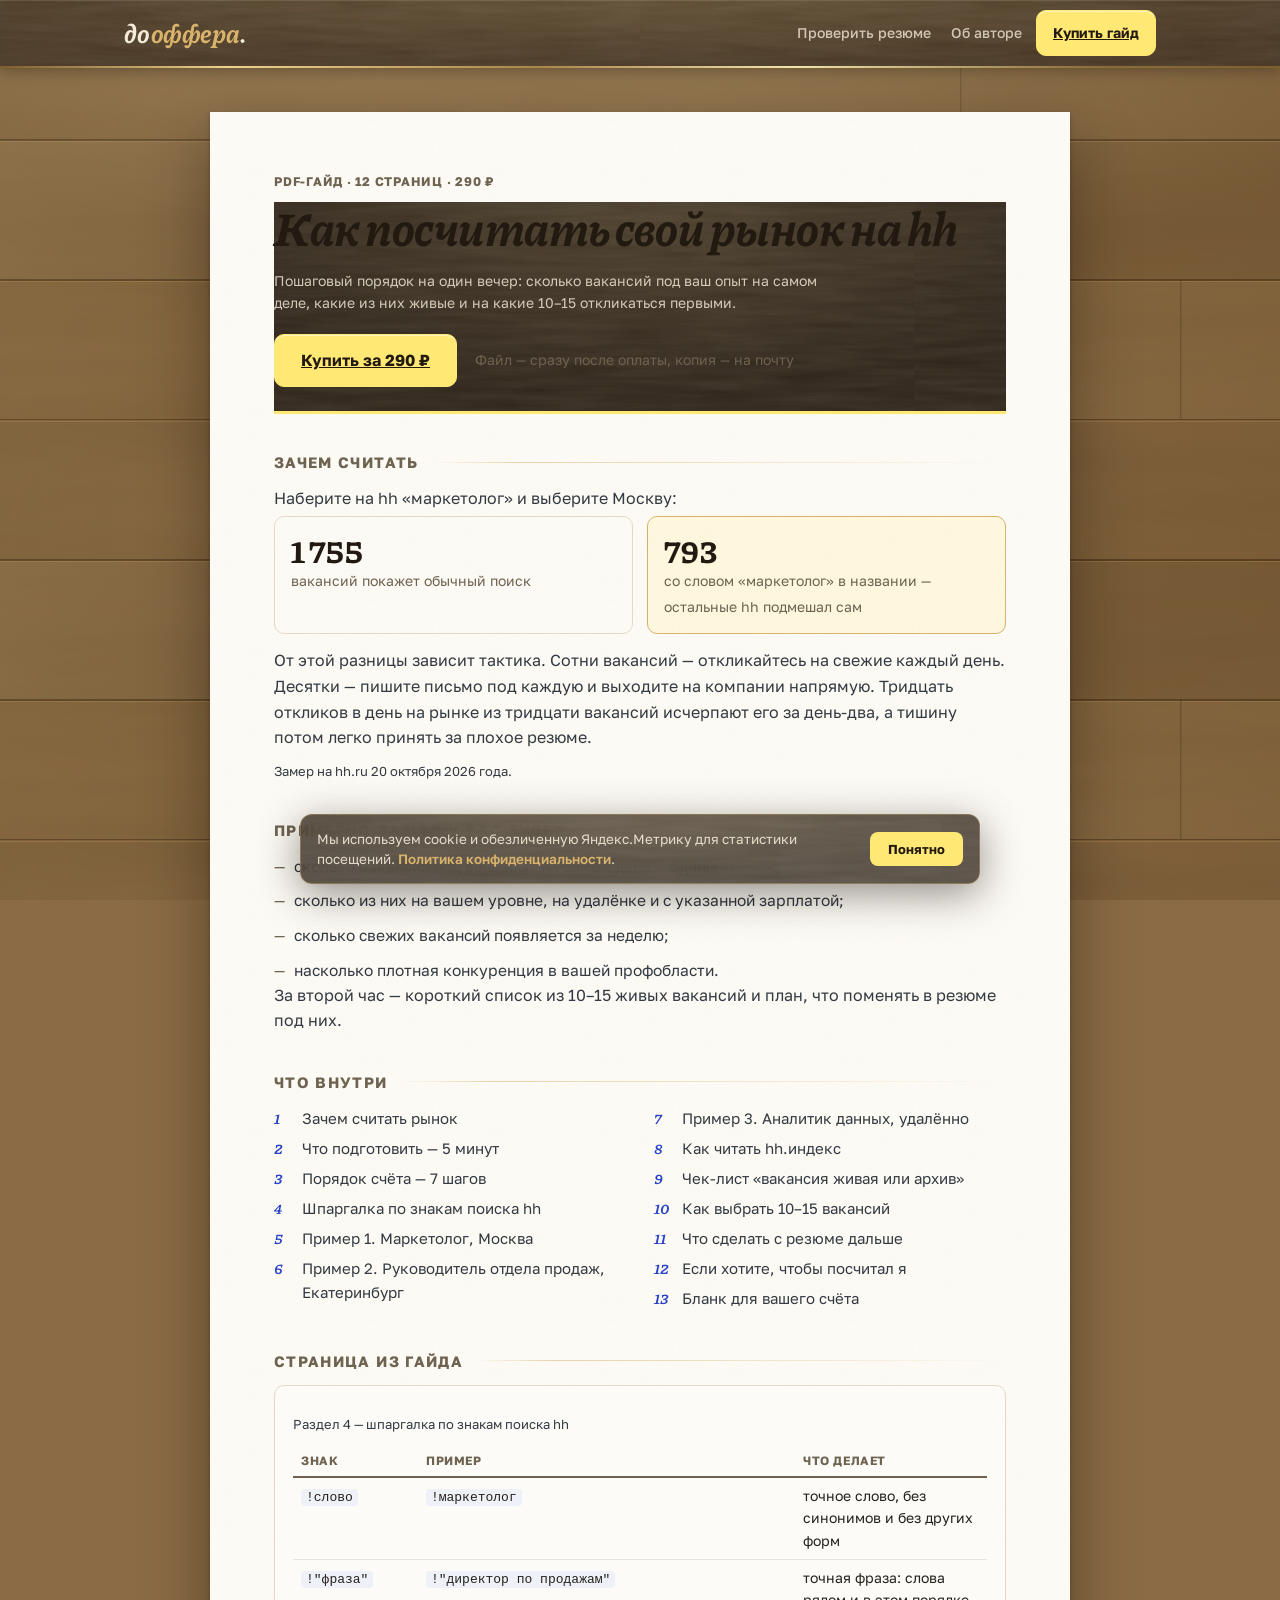
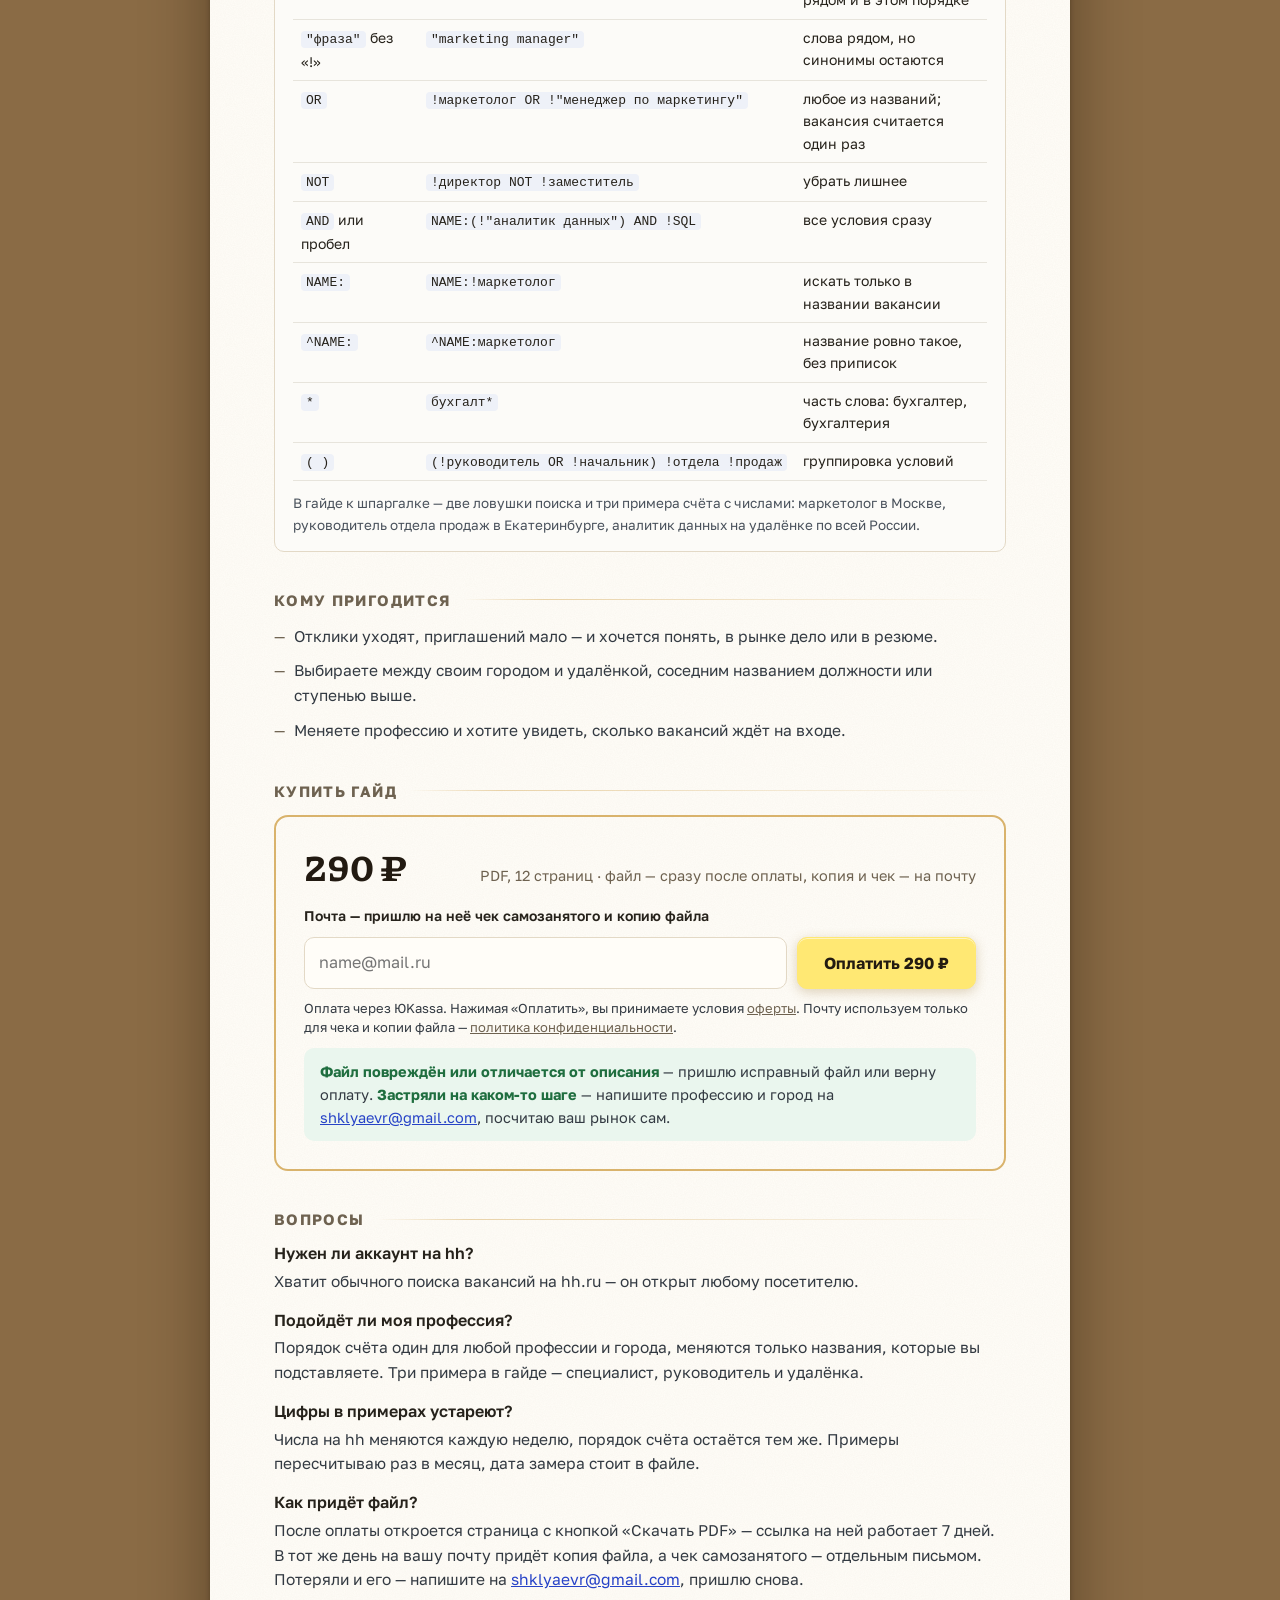
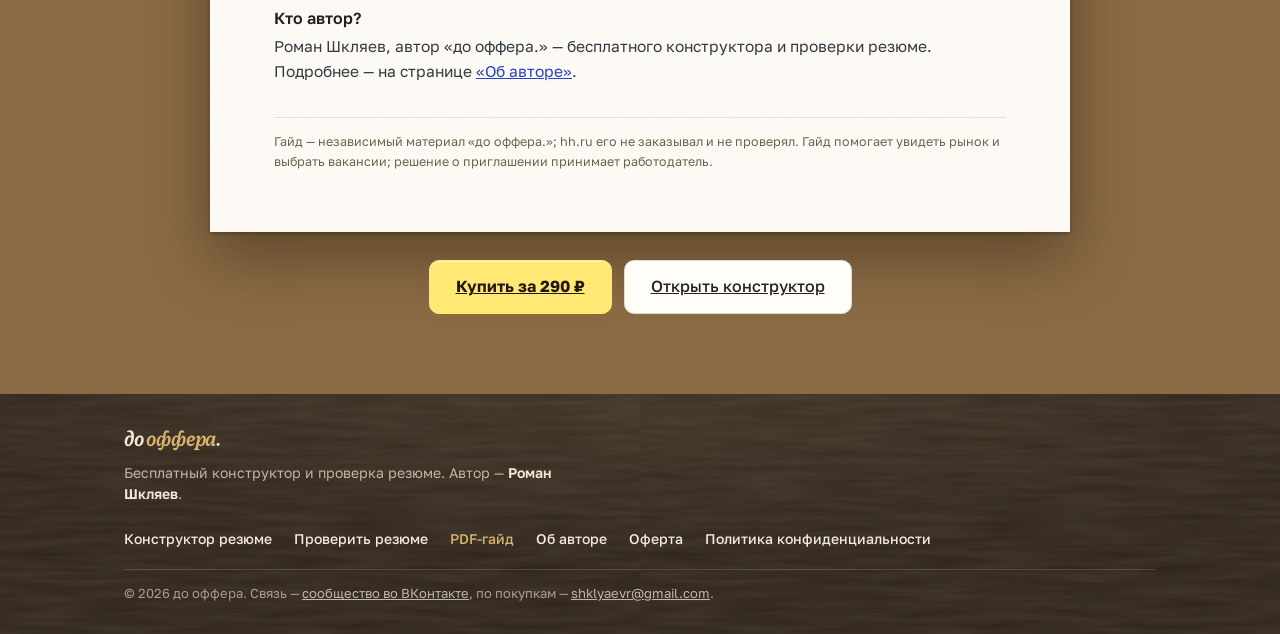
==== commit 13b44f2e: "feat: весь сайт на «Деревянном столе» — проверка, оферта, политика, об авторе и «спасибо» на общем с" ====
--- a/gayd/index.html
+++ b/gayd/index.html
@@ -65,7 +65,7 @@
   text-transform:uppercase;letter-spacing:.09em;
   display:flex;align-items:center;gap:12px;margin-bottom:12px;
 }
-.sec > h2::after{content:"";flex:1;height:1px;background:var(--line)}
+.sec > h2::after{content:"";flex:1;height:1px;background:var(--hairline-gold)}
 .sec p{color:#333a42;margin-top:10px}
 .sec > p:first-of-type{margin-top:0}
 .src{font-size:13px;color:var(--ink-soft)}
--- a/css/base.css
+++ b/css/base.css
@@ -24,6 +24,8 @@
   --pen:#2743C7;
   --pen-deep:#1E33A0;
   --gold:#D9B36C;
+  /* латунная линейка для разделителей на бумаге */
+  --hairline-gold:linear-gradient(90deg,rgba(217,179,108,0),rgba(217,179,108,.55) 15%,rgba(217,179,108,.18) 75%,rgba(217,179,108,0));
   /* маркер на тёмных поверхностях: полупрозрачный, не слепит */
   --marker-glass:rgba(255,232,115,.4);
   /* статус */
@@ -86,7 +88,7 @@
   box-shadow:0 2px 14px rgba(20,12,4,.35),inset 0 1px 0 rgba(233,222,190,.14);
 }
 .topbar-in{
-  max-width:1440px;margin:0 auto;padding:10px 20px;
+  max-width:1440px;margin:0 auto;padding:10px 24px;
   display:flex;align-items:center;gap:14px;flex-wrap:wrap;
 }
 .wordmark{
@@ -159,7 +161,7 @@
 .btn:hover{border-color:var(--ink-soft);transform:translateY(-1px);box-shadow:inset 0 1px 0 rgba(255,255,255,.75),0 3px 10px rgba(40,26,10,.16)}
 .btn:active{transform:translateY(1px);box-shadow:none}
 .btn svg{flex:none}
-.btn-primary{background:var(--marker);border-color:var(--marker);color:var(--walnut-deep);font-weight:700}
+.btn-primary{background:var(--marker);border-color:var(--marker);color:var(--walnut-deep);font-weight:700;box-shadow:inset 0 1px 0 rgba(255,255,255,.55),0 3px 12px rgba(150,112,45,.30)}
 .btn-primary:hover{background:#FFEF9E;border-color:#FFEF9E}
 .btn-ghost{background:transparent}
 .btn-danger{color:var(--danger)}
@@ -212,7 +214,7 @@
   background-image:radial-gradient(90% 100% at 50% 0%,rgba(255,226,160,.07),transparent 70%),var(--grain-dark);
   color:var(--cream);
 }
-.sf-in{max-width:1440px;margin:0 auto;padding:28px 20px 30px;display:flex;flex-wrap:wrap;gap:18px 48px;align-items:flex-start;justify-content:space-between}
+.sf-in{max-width:1440px;margin:0 auto;padding:28px 24px 30px;display:flex;flex-wrap:wrap;gap:18px 48px;align-items:flex-start;justify-content:space-between}
 .sf-brand{max-width:440px}
 .sf-mark{font-family:"Piazzolla",Georgia,serif;font-style:italic;font-weight:700;font-size:21px;color:var(--cream);text-decoration:none;letter-spacing:-.01em}
 .sf-brand p{font-size:14px;line-height:1.5;color:rgba(243,234,216,.72);margin-top:6px}
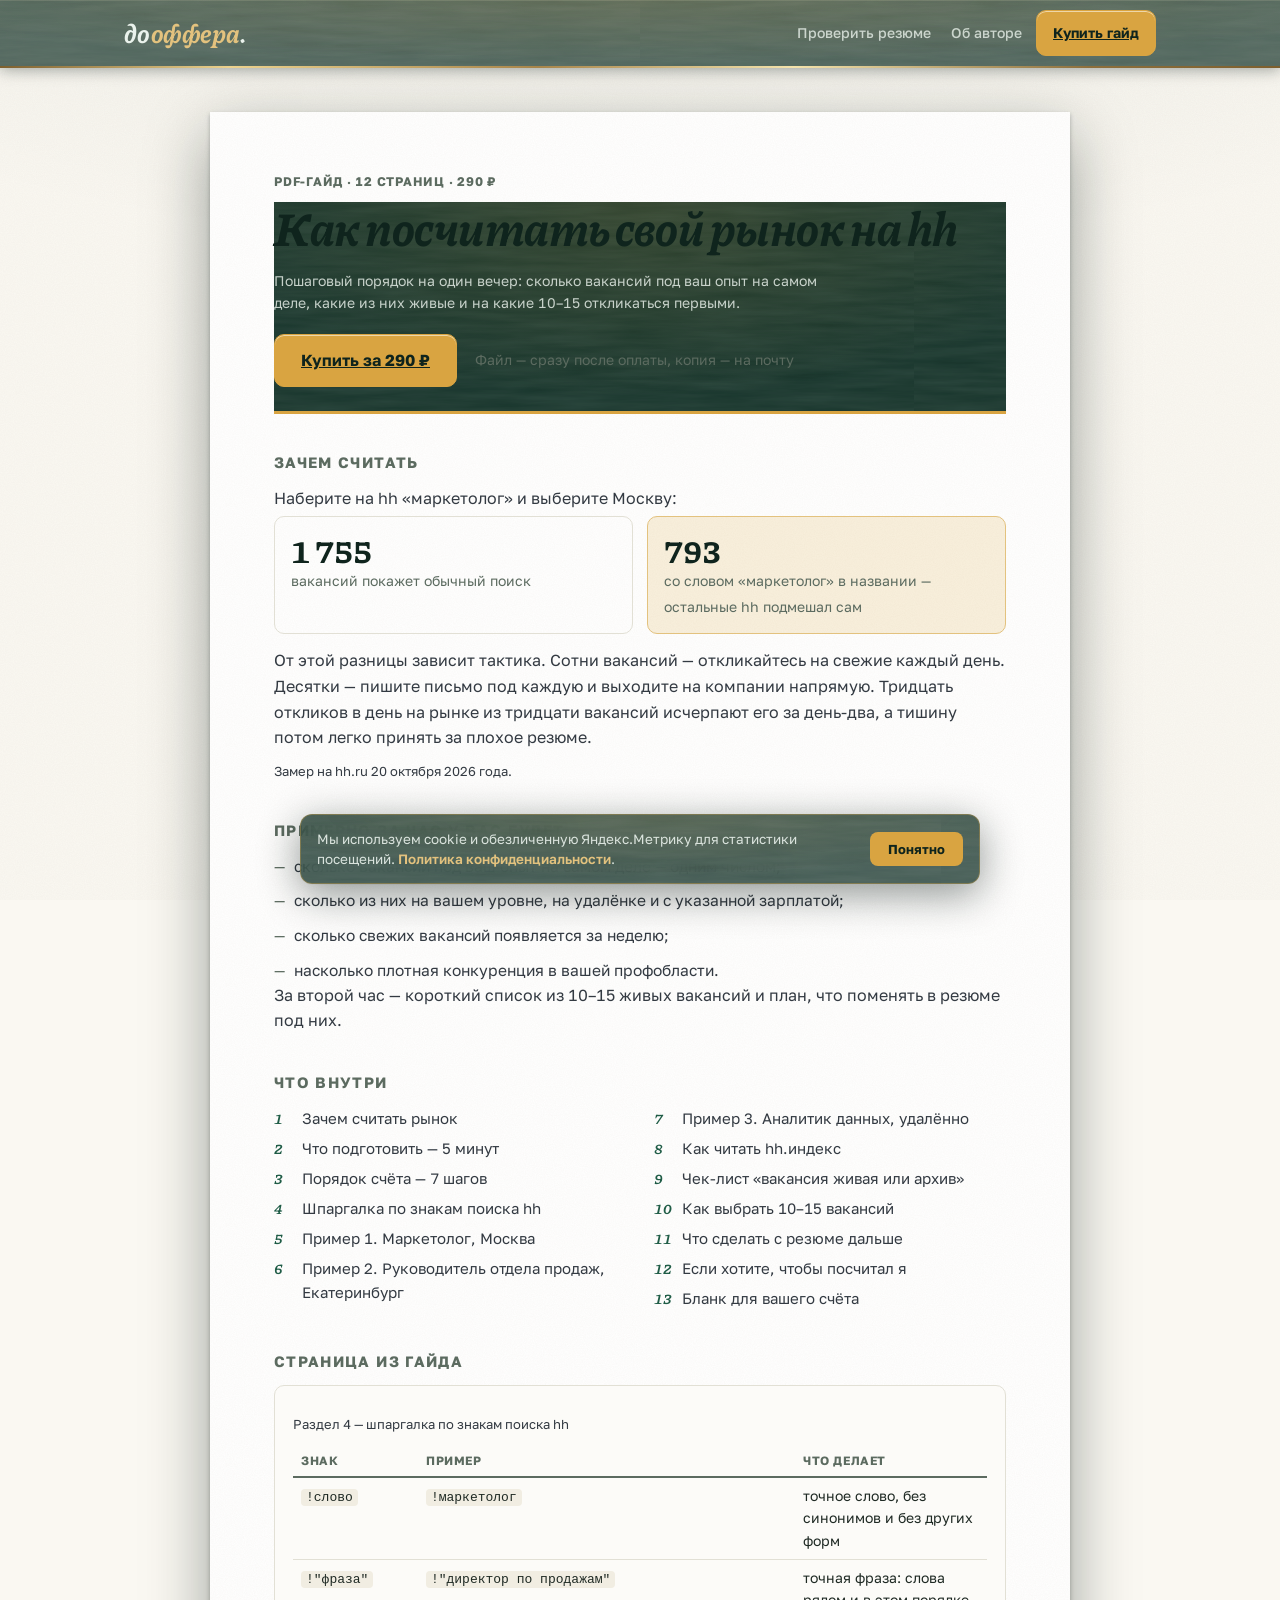
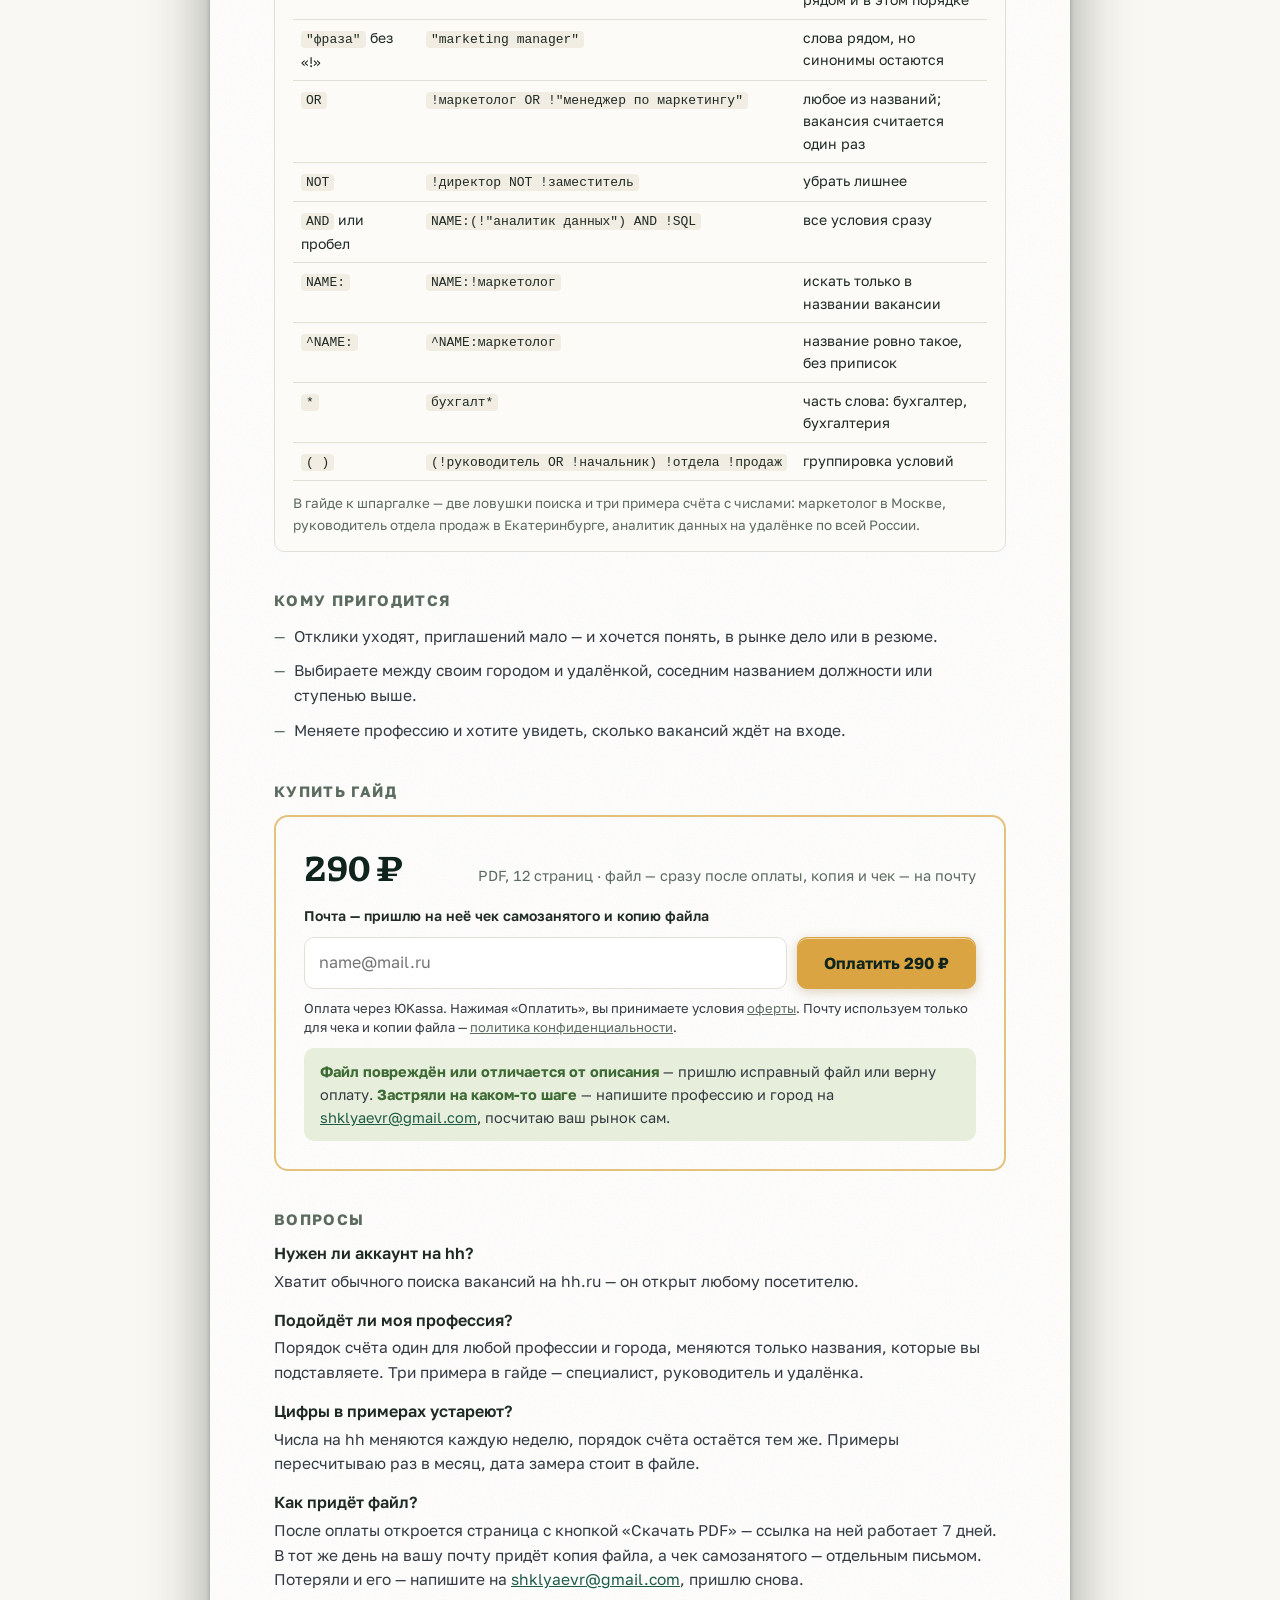
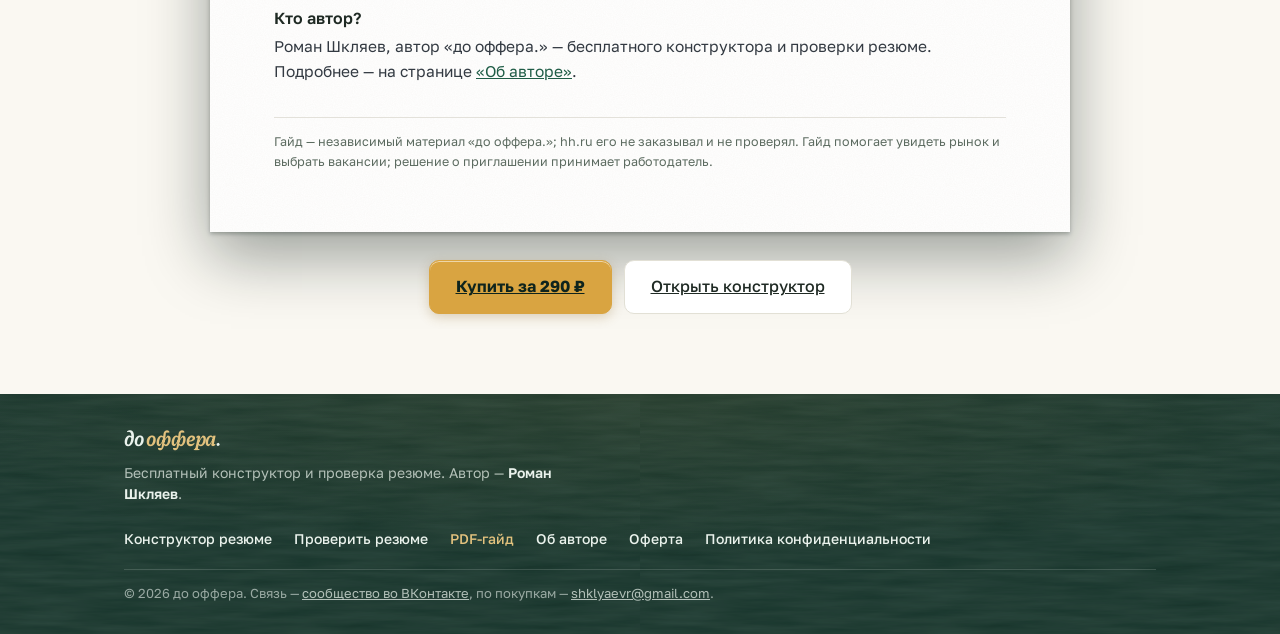
==== commit b926d469: "feat: палитра «Бутылочное стекло и латунь» на всём сайте, мост к разбору и цены на «Проверить резюме" ====
--- a/gayd/index.html
+++ b/gayd/index.html
@@ -6,8 +6,8 @@
 <title>Как посчитать свой рынок на hh — PDF-гайд за 290 ₽ | до оффера.</title>
 <meta name="description" content="Пошаговый порядок на один вечер: сколько вакансий под ваш опыт на самом деле, какие из них живые и на какие 10–15 откликаться первыми. PDF, 12 страниц, 290 ₽.">
 <link rel="canonical" href="https://do-offera.ru/gayd/">
-<link rel="icon" href="data:image/svg+xml,%3Csvg xmlns='http://www.w3.org/2000/svg' viewBox='0 0 64 64'%3E%3Crect width='64' height='64' rx='14' fill='%23FFE873'/%3E%3Ctext x='32' y='46' font-family='Georgia,serif' font-style='italic' font-weight='700' font-size='38' text-anchor='middle' fill='%2320262E'%3Eд.%3C/text%3E%3C/svg%3E">
-<meta name="theme-color" content="#2E241A">
+<link rel="icon" href="data:image/svg+xml,%3Csvg xmlns='http://www.w3.org/2000/svg' viewBox='0 0 64 64'%3E%3Crect width='64' height='64' rx='14' fill='%23D9A441'/%3E%3Ctext x='32' y='46' font-family='Georgia,serif' font-style='italic' font-weight='700' font-size='38' text-anchor='middle' fill='%230F241D'%3Eд.%3C/text%3E%3C/svg%3E">
+<meta name="theme-color" content="#17342B">
 <meta property="og:title" content="Как посчитать свой рынок на hh — PDF-гайд">
 <meta property="og:description" content="Сколько вакансий под ваш опыт на самом деле и на какие 10–15 откликаться первыми. 12 страниц, 290 ₽.">
 <meta property="og:type" content="product">
@@ -22,8 +22,8 @@
 <style>
 /* Токены и база — общий слой css/base.css («Деревянный стол»); здесь только страничное */
 :root{
-  --ok-bg:#EAF6EE;
-  --ok-ink:#1F6E3F;
+  --ok-bg:#E7EFDC;
+  --ok-ink:#3E6B35;
 }
 a{color:var(--pen)}
 body{font-size:16px;line-height:1.6;-webkit-font-smoothing:antialiased}
@@ -32,7 +32,7 @@
 .topbar-in{max-width:1080px}
 .wordmark{margin-right:auto}
 .topnav{display:flex;gap:20px}
-.topnav a{font-size:14px;font-weight:500;color:rgba(243,234,216,.78);text-decoration:none}
+.topnav a{font-size:14px;font-weight:500;color:rgba(234,242,236,.78);text-decoration:none}
 .topnav a:hover{color:var(--cream)}
 .btn-lg{font-size:16px;padding:13px 26px}
 @media (max-width:720px){
@@ -75,7 +75,7 @@
 .num-card{border:1px solid var(--line);border-radius:var(--radius);padding:14px 16px}
 .num-card b{display:block;font-family:"Piazzolla",Georgia,serif;font-size:34px;line-height:1.1;color:var(--walnut-deep)}
 .num-card span{font-size:14px;color:var(--ink-soft)}
-.num-card.hl{border-color:var(--gold);background:rgba(255,232,115,.18)}
+.num-card.hl{border-color:var(--gold);background:rgba(217,164,65,.18)}
 
 .rules{list-style:none;display:grid;gap:10px}
 .rules li{position:relative;padding-left:20px;color:#333a42;font-size:15.5px}
@@ -90,9 +90,9 @@
 .page-cap{font-size:13px;color:var(--ink-soft);margin-bottom:10px}
 .tbl{width:100%;border-collapse:collapse;font-size:14px}
 .tbl th{text-align:left;font-size:12px;text-transform:uppercase;letter-spacing:.05em;color:var(--ink-soft);font-weight:700;padding:6px 8px;border-bottom:2px solid var(--ink-soft)}
-.tbl td{padding:7px 8px;border-bottom:1px solid #E7E4DC;vertical-align:top}
-.tbl code{font-family:Consolas,"Courier New",monospace;font-size:13px;background:#EEF1F8;border-radius:4px;padding:1px 5px;white-space:nowrap}
-.page .note{font-size:13.5px;color:#4a525c;margin-top:12px}
+.tbl td{padding:7px 8px;border-bottom:1px solid var(--line);vertical-align:top}
+.tbl code{font-family:Consolas,"Courier New",monospace;font-size:13px;background:#F1EDE2;border-radius:4px;padding:1px 5px;white-space:nowrap}
+.page .note{font-size:13.5px;color:var(--ink-soft);margin-top:12px}
 @media (max-width:560px){
   .tbl thead{display:none}
   .tbl tr{display:block;padding:8px 0;border-bottom:1px solid #E7E4DC}
@@ -112,7 +112,7 @@
   flex:1 1 260px;min-width:0;font:inherit;font-size:16px;padding:12px 14px;
   border:1px solid var(--line);border-radius:var(--radius);background:var(--paper);color:var(--ink);
 }
-.buy input:focus{border-color:var(--pen);outline:none;box-shadow:0 0 0 3px rgba(39,67,199,.15)}
+.buy input:focus{border-color:var(--pen);outline:none;box-shadow:0 0 0 3px rgba(31,92,70,.15)}
 .buy .btn-lg{flex:0 0 auto}
 .fine{font-size:13px;color:var(--ink-soft);margin-top:12px;line-height:1.5}
 .fine a{color:var(--ink-soft)}
--- a/css/base.css
+++ b/css/base.css
@@ -1,50 +1,54 @@
 /* ============================================================
-   «до оффера.» — дизайн-система «Деревянный стол»
-   Общий слой: токены, текстуры дерева, шапка, подвал, кнопки,
+   «до оффера.» — дизайн-система «Бутылочное стекло и латунь»
+   Общий слой: токены, текстуры стекла, шапка, подвал, кнопки,
    cookie-плашки. Страничные стили живут в самих страницах.
    ============================================================ */
 
 :root{
-  /* дерево */
-  --wood:#8A6B45;
-  --wood-stage:#7E613C;
-  --walnut:#2E241A;
-  --walnut-deep:#221A11;
-  --cream:#F3EAD8;
+  /* «Бутылочное стекло и латунь» — светлая бумага, бутылочные поверхности, латунный акцент */
+  --wood:#FAF8F2;          /* фон-бумага страницы */
+  --wood-stage:#0F241D;    /* сцена предпросмотра */
+  --walnut:#17342B;        /* тёмные поверхности: шапка, герой, футер */
+  --walnut-deep:#0F241D;   /* текст на латуни, чернила тёмного */
+  --cream:#EAF2EC;         /* светлый текст на бутылочном */
   /* Шкала текста: 12.5 служебные чипы · 13 подсказки · 14 основной текст ·
      15 заголовки карточек · 17 заголовки блоков · 20 h3. Других размеров нет. */
   /* бумага и чернила */
-  --paper:#FFFDF8;
-  --paper-soft:#F7F1E4;
-  --ink:#26221B;
-  --ink-soft:#6E6250;
-  --line:#E3D9C6;
-  /* канцелярия */
-  --marker:#FFE873;
-  --pen:#2743C7;
-  --pen-deep:#1E33A0;
-  --gold:#D9B36C;
-  /* латунная линейка для разделителей на бумаге */
-  --hairline-gold:linear-gradient(90deg,rgba(217,179,108,0),rgba(217,179,108,.55) 15%,rgba(217,179,108,.18) 75%,rgba(217,179,108,0));
+  --paper:#FFFFFF;
+  --paper-soft:#F3F1EA;
+  --ink:#1F2A24;
+  --ink-soft:#5C6B60;
+  --line:#E2E0D5;
+  /* канцелярия: латунь и зелёные чернила */
+  --marker:#D9A441;
+  --pen:#1F5C46;
+  --pen-deep:#143D2E;
+  --gold:#E3C27E;
   /* маркер на тёмных поверхностях: полупрозрачный, не слепит */
-  --marker-glass:rgba(255,232,115,.4);
-  /* статус */
-  --ok:#1E7B4F;
+  --marker-glass:rgba(217,164,65,.4);
+  /* статус: мох и терракота */
+  --ok:#3E6B35;
+  --ok-soft:#E7EFDC;
+  --muted:#9A8E7C;
   --danger:#B4452F;
   /* совместимость со старыми правилами */
   --desk:var(--paper-soft);
   --desk-deep:var(--wood-stage);
   /* служебные */
   --radius:10px;
-  --shadow-card:0 1px 2px rgba(40,26,10,.16),0 6px 18px rgba(40,26,10,.14);
-  --shadow-card-hover:0 2px 4px rgba(40,26,10,.18),0 14px 34px rgba(40,26,10,.22);
-  --shadow-sheet:0 2px 4px rgba(25,15,4,.28),0 24px 60px rgba(25,15,4,.4);
+  --shadow-card:0 1px 2px rgba(15,36,29,.16),0 6px 18px rgba(15,36,29,.14);
+  --shadow-card-hover:0 2px 4px rgba(15,36,29,.18),0 14px 34px rgba(15,36,29,.22);
+  --shadow-sheet:0 2px 4px rgba(10,25,20,.28),0 24px 60px rgba(10,25,20,.4);
   --grain:url("data:image/svg+xml,%3Csvg xmlns='http://www.w3.org/2000/svg' width='640' height='640'%3E%3Cfilter id='g'%3E%3CfeTurbulence type='fractalNoise' baseFrequency='0.012 0.14' numOctaves='4' seed='8'/%3E%3CfeColorMatrix values='0 0 0 0 0.22 0 0 0 0 0.14 0 0 0 0 0.05 0 0 0 0.5 0'/%3E%3C/filter%3E%3Crect width='640' height='640' filter='url(%23g)'/%3E%3C/svg%3E");
-  --grain-dark:url("data:image/svg+xml,%3Csvg xmlns='http://www.w3.org/2000/svg' width='640' height='640'%3E%3Cfilter id='g'%3E%3CfeTurbulence type='fractalNoise' baseFrequency='0.012 0.14' numOctaves='4' seed='4'/%3E%3CfeColorMatrix values='0 0 0 0 0.94 0 0 0 0 0.86 0 0 0 0 0.68 0 0 0 0.10 0'/%3E%3C/filter%3E%3Crect width='640' height='640' filter='url(%23g)'/%3E%3C/svg%3E");
+  --grain-dark:url("data:image/svg+xml,%3Csvg xmlns='http://www.w3.org/2000/svg' width='640' height='640'%3E%3Cfilter id='g'%3E%3CfeTurbulence type='fractalNoise' baseFrequency='0.012 0.14' numOctaves='4' seed='4'/%3E%3CfeColorMatrix values='0 0 0 0 0.80 0 0 0 0 0.88 0 0 0 0 0.80 0 0 0 0.10 0'/%3E%3C/filter%3E%3Crect width='640' height='640' filter='url(%23g)'/%3E%3C/svg%3E");
+  --glass:url("data:image/svg+xml,<svg xmlns=%27http://www.w3.org/2000/svg%27 width=%27640%27 height=%27640%27><defs><filter id=%27g%27><feTurbulence type=%27fractalNoise%27 baseFrequency=%270.012 0.14%27 numOctaves=%274%27 seed=%2711%27 stitchTiles=%27stitch%27/><feColorMatrix values=%270 0 0 0 0.78 0 0 0 0 0.85 0 0 0 0 0.78 0 0 0 0.10 0%27/></filter><linearGradient id=%27s%27 x1=%270%27 y1=%270%27 x2=%271%27 y2=%271%27><stop offset=%270%27 stop-color=%27%23EAF2EC%27 stop-opacity=%27.10%27/><stop offset=%27.5%27 stop-color=%27%23EAF2EC%27 stop-opacity=%270%27/><stop offset=%271%27 stop-color=%27%23EAF2EC%27 stop-opacity=%27.06%27/></linearGradient></defs><rect width=%27640%27 height=%27640%27 fill=%27%2317342B%27/><rect width=%27640%27 height=%27640%27 fill=%27url(%23s)%27/><rect width=%27640%27 height=%27640%27 filter=%27url(%23g)%27/></svg>");
   /* дощатая столешница: 3 доски по 140px, швы с фаской, торцевые стыки вразбежку,
      волокна и минеральные прожилки — всё бесшовно тайлится (stitchTiles) */
   --planks:url("data:image/svg+xml,%3Csvg xmlns='http://www.w3.org/2000/svg' width='1440' height='420'%3E%3Cdefs%3E%3ClinearGradient id='a' x1='0' y1='0' x2='1' y2='0'%3E%3Cstop offset='0' stop-color='%2384653F'/%3E%3Cstop offset='.5' stop-color='%238E6F48'/%3E%3Cstop offset='1' stop-color='%23815F3A'/%3E%3C/linearGradient%3E%3ClinearGradient id='b' x1='0' y1='0' x2='1' y2='0'%3E%3Cstop offset='0' stop-color='%238E7049'/%3E%3Cstop offset='.45' stop-color='%23866743'/%3E%3Cstop offset='1' stop-color='%237C5D38'/%3E%3C/linearGradient%3E%3ClinearGradient id='c' x1='0' y1='0' x2='1' y2='0'%3E%3Cstop offset='0' stop-color='%238A6941'/%3E%3Cstop offset='.6' stop-color='%2393744D'/%3E%3Cstop offset='1' stop-color='%2385653E'/%3E%3C/linearGradient%3E%3Cfilter id='g'%3E%3CfeTurbulence type='fractalNoise' baseFrequency='0.0013 0.013' numOctaves='4' seed='11' stitchTiles='stitch'/%3E%3CfeColorMatrix values='0 0 0 0 0.15 0 0 0 0 0.09 0 0 0 0 0.03 0 0 0 0.42 0'/%3E%3C/filter%3E%3Cfilter id='m'%3E%3CfeTurbulence type='fractalNoise' baseFrequency='0.0009 0.005' numOctaves='2' seed='7' stitchTiles='stitch'/%3E%3CfeColorMatrix values='0 0 0 0 0.10 0 0 0 0 0.05 0 0 0 0 0.01 0 0 0 0.22 0'/%3E%3C/filter%3E%3C/defs%3E%3Crect width='1440' height='140' fill='url(%23a)'/%3E%3Crect y='140' width='1440' height='140' fill='url(%23b)'/%3E%3Crect y='280' width='1440' height='140' fill='url(%23c)'/%3E%3Crect width='1440' height='420' filter='url(%23m)'/%3E%3Crect width='1440' height='420' filter='url(%23g)'/%3E%3Crect y='139' width='1440' height='2' fill='%233E2A12' opacity='.55'/%3E%3Crect y='141' width='1440' height='1' fill='%23C99B5B' opacity='.28'/%3E%3Crect y='279' width='1440' height='2' fill='%233E2A12' opacity='.55'/%3E%3Crect y='281' width='1440' height='1' fill='%23C99B5B' opacity='.28'/%3E%3Crect y='419' width='1440' height='2' fill='%233E2A12' opacity='.55'/%3E%3Crect y='1' width='1440' height='1' fill='%23C99B5B' opacity='.28'/%3E%3Crect x='960' y='0' width='1.5' height='139' fill='%233E2A12' opacity='.3'/%3E%3Crect x='420' y='140' width='1.5' height='139' fill='%233E2A12' opacity='.3'/%3E%3Crect x='1180' y='280' width='1.5' height='139' fill='%233E2A12' opacity='.3'/%3E%3C/svg%3E");
   --paper-noise:url("data:image/svg+xml,%3Csvg xmlns='http://www.w3.org/2000/svg' width='240' height='240'%3E%3Cfilter id='p'%3E%3CfeTurbulence type='fractalNoise' baseFrequency='0.9' numOctaves='2' seed='7'/%3E%3CfeColorMatrix values='0 0 0 0 0.35 0 0 0 0 0.28 0 0 0 0 0.18 0 0 0 0.06 0'/%3E%3C/filter%3E%3Crect width='240' height='240' filter='url(%23p)'/%3E%3C/svg%3E");
+  --desk-glow:radial-gradient(130% 60% at 50% -8%,rgba(23,52,43,.06),transparent 62%);
+  --desk-tex:var(--paper-noise);
+  --stage-tex:var(--glass);
   --sheet-w:794px; /* 210mm @96dpi */
   --tb-h:64px; /* высота шапки — для sticky-сцены */
 }
@@ -61,11 +65,11 @@
   color:var(--ink);
   font-size:15px;
   line-height:1.5;
+  font-variant-numeric:tabular-nums;
   background-color:var(--wood);
   background-image:
-    radial-gradient(130% 60% at 50% -8%,rgba(255,238,196,.22),transparent 62%),
-    linear-gradient(105deg,rgba(255,240,200,.06),transparent 38%),
-    var(--planks);
+    radial-gradient(130% 60% at 50% -8%,rgba(23,52,43,.06),transparent 62%),
+    var(--desk-tex);
   background-attachment:fixed;
 }
 button{font-family:inherit;cursor:pointer}
@@ -74,18 +78,18 @@
 .topbar :focus-visible,.sf :focus-visible,.cookie-bar :focus-visible,.mobile-tabs :focus-visible{outline-color:var(--marker)}
 ::selection{background:var(--marker);color:var(--walnut-deep)}
 
-/* ---------- Шапка (тёмный орех с латунной кромкой) ---------- */
+/* ---------- Шапка (бутылочное стекло с латунной кромкой) ---------- */
 .topbar{
   position:sticky;top:0;z-index:50;
-  background-color:rgba(46,36,26,.74);
+  background-color:rgba(23,52,43,.74);
   background-image:
-    radial-gradient(90% 130% at 50% 0%,rgba(255,226,160,.12),transparent 72%),
+    radial-gradient(90% 130% at 50% 0%,rgba(217,164,65,.12),transparent 72%),
     var(--grain-dark);
   border-bottom:2px solid;
   border-image:linear-gradient(90deg,#7d5f2e,#ecd28e 18%,#a8854a 42%,#f4e3ac 62%,#8d6f3c 85%,#7d5f2e) 1;
   backdrop-filter:blur(14px) saturate(1.2);
   -webkit-backdrop-filter:blur(14px) saturate(1.2);
-  box-shadow:0 2px 14px rgba(20,12,4,.35),inset 0 1px 0 rgba(233,222,190,.14);
+  box-shadow:0 2px 14px rgba(8,22,18,.35),inset 0 1px 0 rgba(233,222,190,.14);
 }
 .topbar-in{
   max-width:1440px;margin:0 auto;padding:10px 24px;
@@ -102,18 +106,18 @@
   font-style:italic;
   color:var(--gold);
 }
-.savestate{font-size:13px;color:rgba(243,234,216,.78);display:flex;align-items:center;gap:6px;white-space:nowrap;margin-left:auto}
-.savestate .dot{width:8px;height:8px;border-radius:50%;background:#5FBF8A;flex:none;transition:background .3s}
+.savestate{font-size:13px;color:rgba(234,242,236,.78);display:flex;align-items:center;gap:6px;white-space:nowrap;margin-left:auto}
+.savestate .dot{width:8px;height:8px;border-radius:50%;background:#6BA36B;flex:none;transition:background .3s}
 .savestate.saving .dot{background:var(--gold)}
 
-/* ---------- Hero: тезис на тёмном дереве ---------- */
+/* ---------- Hero: тезис на бутылочном стекле ---------- */
 .hero{
   background-color:var(--walnut);
   background-image:
-    radial-gradient(90% 130% at 50% 0%,rgba(255,226,160,.14),transparent 72%),
+    radial-gradient(90% 130% at 50% 0%,rgba(217,164,65,.14),transparent 72%),
     var(--grain-dark);
   color:var(--cream);
-  border-bottom:1px solid rgba(217,179,108,.35);
+  border-bottom:1px solid rgba(217,164,65,.35);
 }
 .hero-in{max-width:1440px;margin:0 auto;padding:56px 24px 52px}
 .hero h1{
@@ -131,12 +135,12 @@
   color:var(--gold);margin-bottom:16px;
 }
 .hero-eyebrow::before{content:"";width:28px;height:1px;background:var(--gold);flex:none}
-.hero p{margin-top:16px;font-size:14px;line-height:1.55;color:rgba(243,234,216,.82);max-width:560px}
+.hero p{margin-top:16px;font-size:14px;line-height:1.55;color:rgba(234,242,236,.82);max-width:560px}
 .hero-actions{margin-top:24px;display:flex;gap:12px;flex-wrap:wrap;align-items:center}
-.hero .btn{border-color:rgba(243,234,216,.32);background:rgba(255,253,248,.07);color:var(--cream)}
-.hero .btn:hover{border-color:rgba(243,234,216,.6);background:rgba(255,253,248,.12)}
+.hero .btn{border-color:rgba(234,242,236,.32);background:rgba(255,253,248,.07);color:var(--cream)}
+.hero .btn:hover{border-color:rgba(234,242,236,.6);background:rgba(255,253,248,.12)}
 .hero .btn-primary{background:var(--marker);border-color:var(--marker);color:var(--walnut-deep);font-weight:700}
-.hero .btn-primary:hover{background:#FFEF9E;border-color:#FFEF9E}
+.hero .btn-primary:hover{background:#E4B45C;border-color:#E4B45C}
 .hero-aside{margin-top:12px;font-size:14px}
 .hero-aside a{color:var(--gold);font-weight:600;text-decoration:none}
 .hero-aside a:hover{text-decoration:underline}
@@ -158,18 +162,18 @@
   box-shadow:inset 0 1px 0 rgba(255,255,255,.75);
   transition:border-color .15s,background .15s,transform .15s,box-shadow .15s;
 }
-.btn:hover{border-color:var(--ink-soft);transform:translateY(-1px);box-shadow:inset 0 1px 0 rgba(255,255,255,.75),0 3px 10px rgba(40,26,10,.16)}
+.btn:hover{border-color:var(--ink-soft);transform:translateY(-1px);box-shadow:inset 0 1px 0 rgba(255,255,255,.75),0 3px 10px rgba(15,36,29,.16)}
 .btn:active{transform:translateY(1px);box-shadow:none}
 .btn svg{flex:none}
 .btn-primary{background:var(--marker);border-color:var(--marker);color:var(--walnut-deep);font-weight:700;box-shadow:inset 0 1px 0 rgba(255,255,255,.55),0 3px 12px rgba(150,112,45,.30)}
-.btn-primary:hover{background:#FFEF9E;border-color:#FFEF9E}
+.btn-primary:hover{background:#E4B45C;border-color:#E4B45C}
 .btn-ghost{background:transparent}
 .btn-danger{color:var(--danger)}
-/* кнопки на тёмном дереве */
-.topbar .btn,.hero .btn{border-color:rgba(243,234,216,.3);background:rgba(255,253,248,.07);color:var(--cream);box-shadow:inset 0 1px 0 rgba(255,255,255,.12)}
-.topbar .btn:hover,.hero .btn:hover{border-color:rgba(243,234,216,.6);background:rgba(255,253,248,.12);box-shadow:inset 0 1px 0 rgba(255,255,255,.12),0 3px 10px rgba(20,12,4,.3)}
+/* кнопки на бутылочном стекле */
+.topbar .btn,.hero .btn{border-color:rgba(234,242,236,.3);background:rgba(255,253,248,.07);color:var(--cream);box-shadow:inset 0 1px 0 rgba(255,255,255,.12)}
+.topbar .btn:hover,.hero .btn:hover{border-color:rgba(234,242,236,.6);background:rgba(255,253,248,.12);box-shadow:inset 0 1px 0 rgba(255,255,255,.12),0 3px 10px rgba(8,22,18,.3)}
 .topbar .btn-primary,.hero .btn-primary{background:var(--marker);border-color:var(--marker);color:var(--walnut-deep);box-shadow:inset 0 1px 0 rgba(255,255,255,.55)}
-.topbar .btn-primary:hover{background:#FFEF9E;border-color:#FFEF9E}
+.topbar .btn-primary:hover{background:#E4B45C;border-color:#E4B45C}
 .topbar .btn-ghost{background:transparent}
 .topbar .btn-danger{color:#E89B7B}
 
@@ -177,17 +181,17 @@
 .cookie-bar{
   position:fixed;left:50%;bottom:16px;transform:translateX(-50%);
   z-index:70;width:min(680px,calc(100% - 24px));
-  background-color:rgba(46,36,26,.8);
-  background-image:radial-gradient(90% 130% at 50% 0%,rgba(255,226,160,.10),transparent 72%),var(--grain-dark);
+  background-color:rgba(23,52,43,.8);
+  background-image:radial-gradient(90% 130% at 50% 0%,rgba(217,164,65,.10),transparent 72%),var(--grain-dark);
   backdrop-filter:blur(12px) saturate(1.15);
   -webkit-backdrop-filter:blur(12px) saturate(1.15);
   color:var(--cream);
-  border:1px solid rgba(217,179,108,.35);
+  border:1px solid rgba(217,164,65,.35);
   border-radius:12px;
-  box-shadow:0 10px 40px rgba(20,12,4,.45);
+  box-shadow:0 10px 40px rgba(8,22,18,.45);
   padding:14px 16px;display:flex;gap:14px;align-items:center;flex-wrap:wrap;
 }
-.cookie-bar p{font-size:13.5px;line-height:1.5;color:rgba(243,234,216,.9);flex:1;min-width:220px}
+.cookie-bar p{font-size:13.5px;line-height:1.5;color:rgba(234,242,236,.9);flex:1;min-width:220px}
 .cookie-bar a{color:var(--gold);font-weight:600;text-decoration:none}
 .cookie-bar a:hover{text-decoration:underline}
 .cookie-bar button{
@@ -203,28 +207,28 @@
   text-decoration:none;
 }
 #pdfPlateClose{
-  border:none;background:transparent;color:rgba(243,234,216,.7);
+  border:none;background:transparent;color:rgba(234,242,236,.7);
   font-size:16px;line-height:1;padding:6px;border-radius:8px;
 }
 #pdfPlateClose:hover{background:rgba(255,255,255,.12);color:#fff}
 
-/* ---------- Подвал (тёмный орех) ---------- */
+/* ---------- Подвал (бутылочное стекло) ---------- */
 .sf{
   background-color:var(--walnut);
-  background-image:radial-gradient(90% 100% at 50% 0%,rgba(255,226,160,.07),transparent 70%),var(--grain-dark);
+  background-image:radial-gradient(90% 100% at 50% 0%,rgba(217,164,65,.07),transparent 70%),var(--grain-dark);
   color:var(--cream);
 }
 .sf-in{max-width:1440px;margin:0 auto;padding:28px 24px 30px;display:flex;flex-wrap:wrap;gap:18px 48px;align-items:flex-start;justify-content:space-between}
 .sf-brand{max-width:440px}
 .sf-mark{font-family:"Piazzolla",Georgia,serif;font-style:italic;font-weight:700;font-size:21px;color:var(--cream);text-decoration:none;letter-spacing:-.01em}
-.sf-brand p{font-size:14px;line-height:1.5;color:rgba(243,234,216,.72);margin-top:6px}
+.sf-brand p{font-size:14px;line-height:1.5;color:rgba(234,242,236,.72);margin-top:6px}
 .sf-brand p a{color:var(--cream);font-weight:600;text-decoration:none}
 .sf-nav ul{list-style:none;display:flex;flex-wrap:wrap;gap:8px 22px;padding-top:4px}
 .sf-nav a{font-size:14px;font-weight:500;color:var(--cream);text-decoration:none}
 .sf a:hover{text-decoration:underline}
 .sf-nav a[aria-current="page"]{color:var(--gold)}
-.sf-note{flex-basis:100%;font-size:13px;line-height:1.5;color:rgba(243,234,216,.6);border-top:1px solid rgba(243,234,216,.16);padding-top:14px}
-.sf-note a{color:rgba(243,234,216,.72)}
+.sf-note{flex-basis:100%;font-size:13px;line-height:1.5;color:rgba(234,242,236,.6);border-top:1px solid rgba(234,242,236,.16);padding-top:14px}
+.sf-note a{color:rgba(234,242,236,.72)}
 @media (max-width:1023px){ .sf-in{padding-bottom:88px} }
 @media print{ .sf{display:none!important} }
 
@@ -240,3 +244,25 @@
 /* Класс boot ставит скрипт сразу после <body> и снимает через 1.8 с:
    без JS страница видима полностью, а переключение вкладок на телефоне
    не перезапускает сцену */
+
+/* ---------- Вариант «Деревянный стол»: прежняя палитра для сравнения ---------- */
+:root[data-variant="wood"]{
+  --wood:#8A6B45;
+  --wood-stage:#7E613C;
+  --walnut:#2E241A;
+  --walnut-deep:#221A11;
+  --cream:#F3EAD8;
+  --paper:#FFFDF8;
+  --paper-soft:#F7F1E4;
+  --ink:#26221B;
+  --ink-soft:#6E6250;
+  --line:#E3D9C6;
+  --marker:#FFE873;
+  --pen:#2743C7;
+  --pen-deep:#1E33A0;
+  --gold:#D9B36C;
+  --marker-glass:rgba(255,232,115,.4);
+  --desk-glow:radial-gradient(130% 60% at 50% -8%,rgba(255,238,196,.22),transparent 62%);
+  --desk-tex:var(--planks);
+  --stage-tex:var(--planks);
+}
